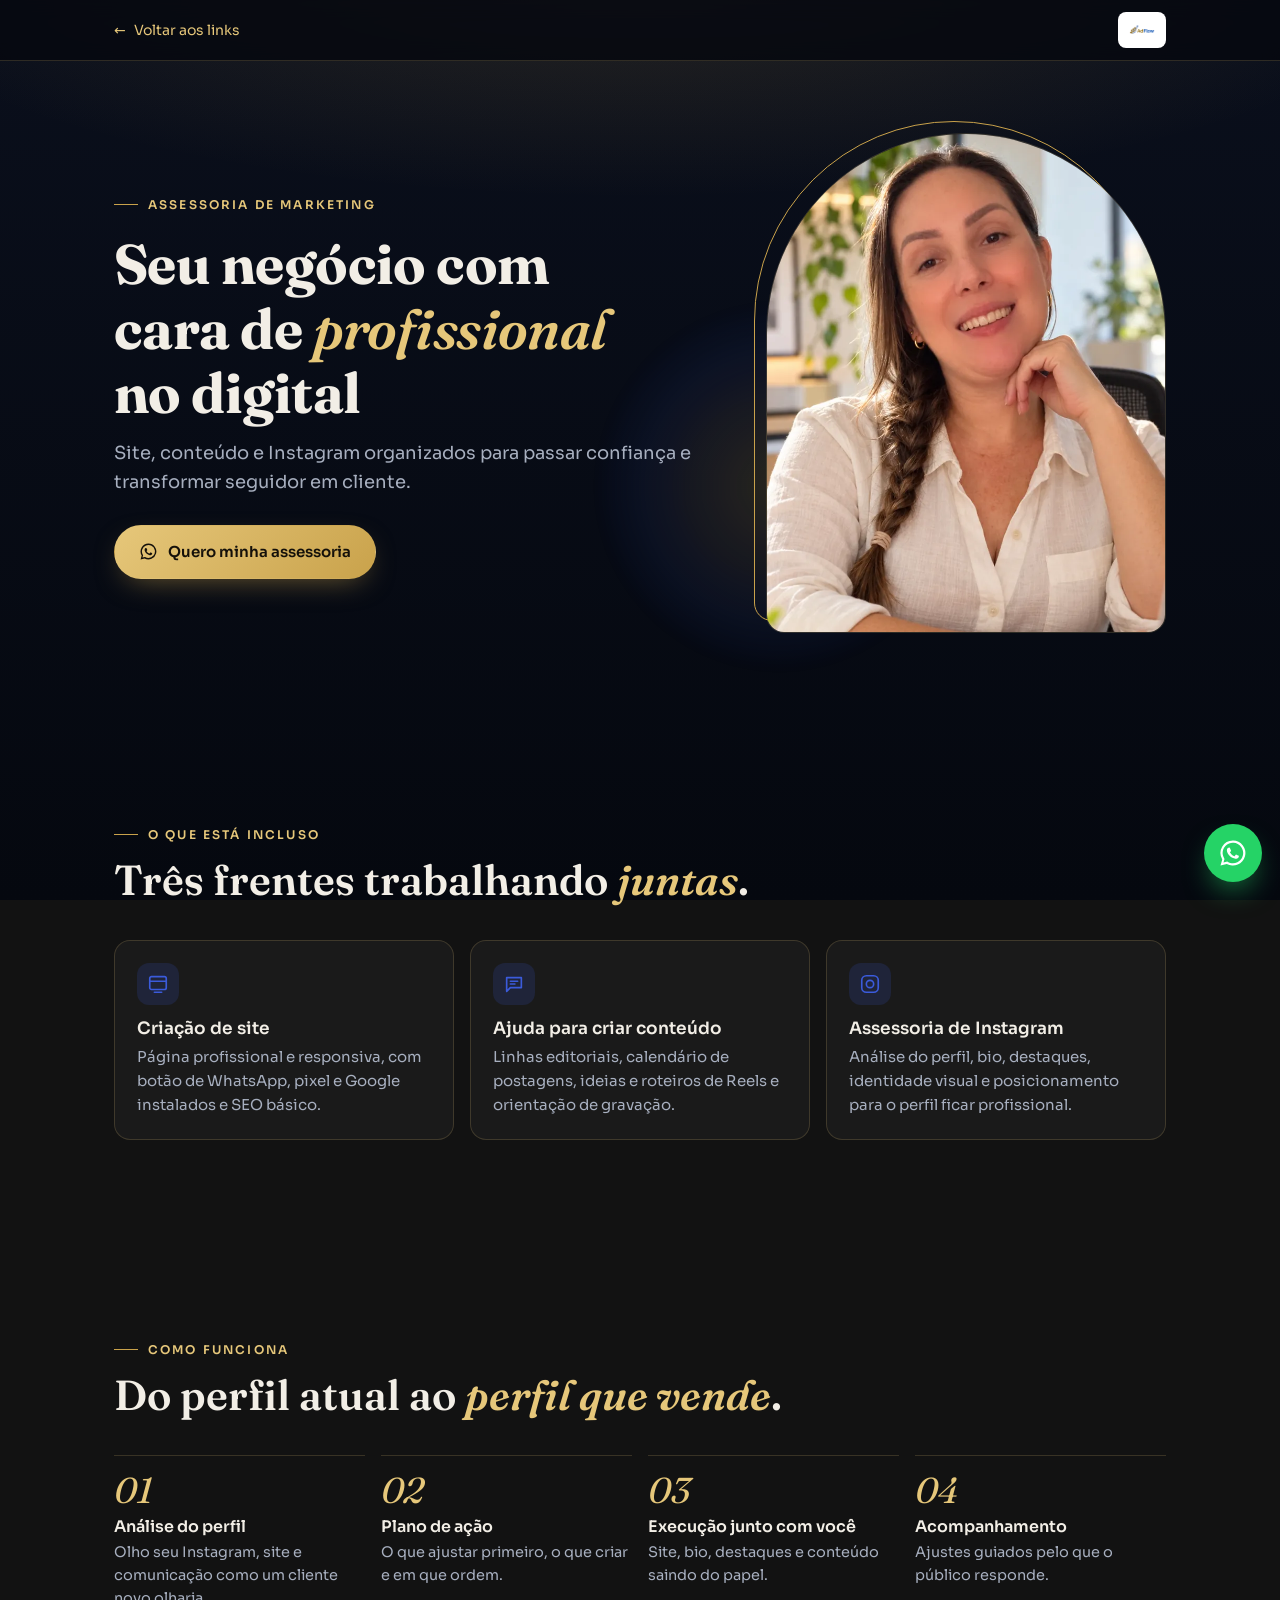
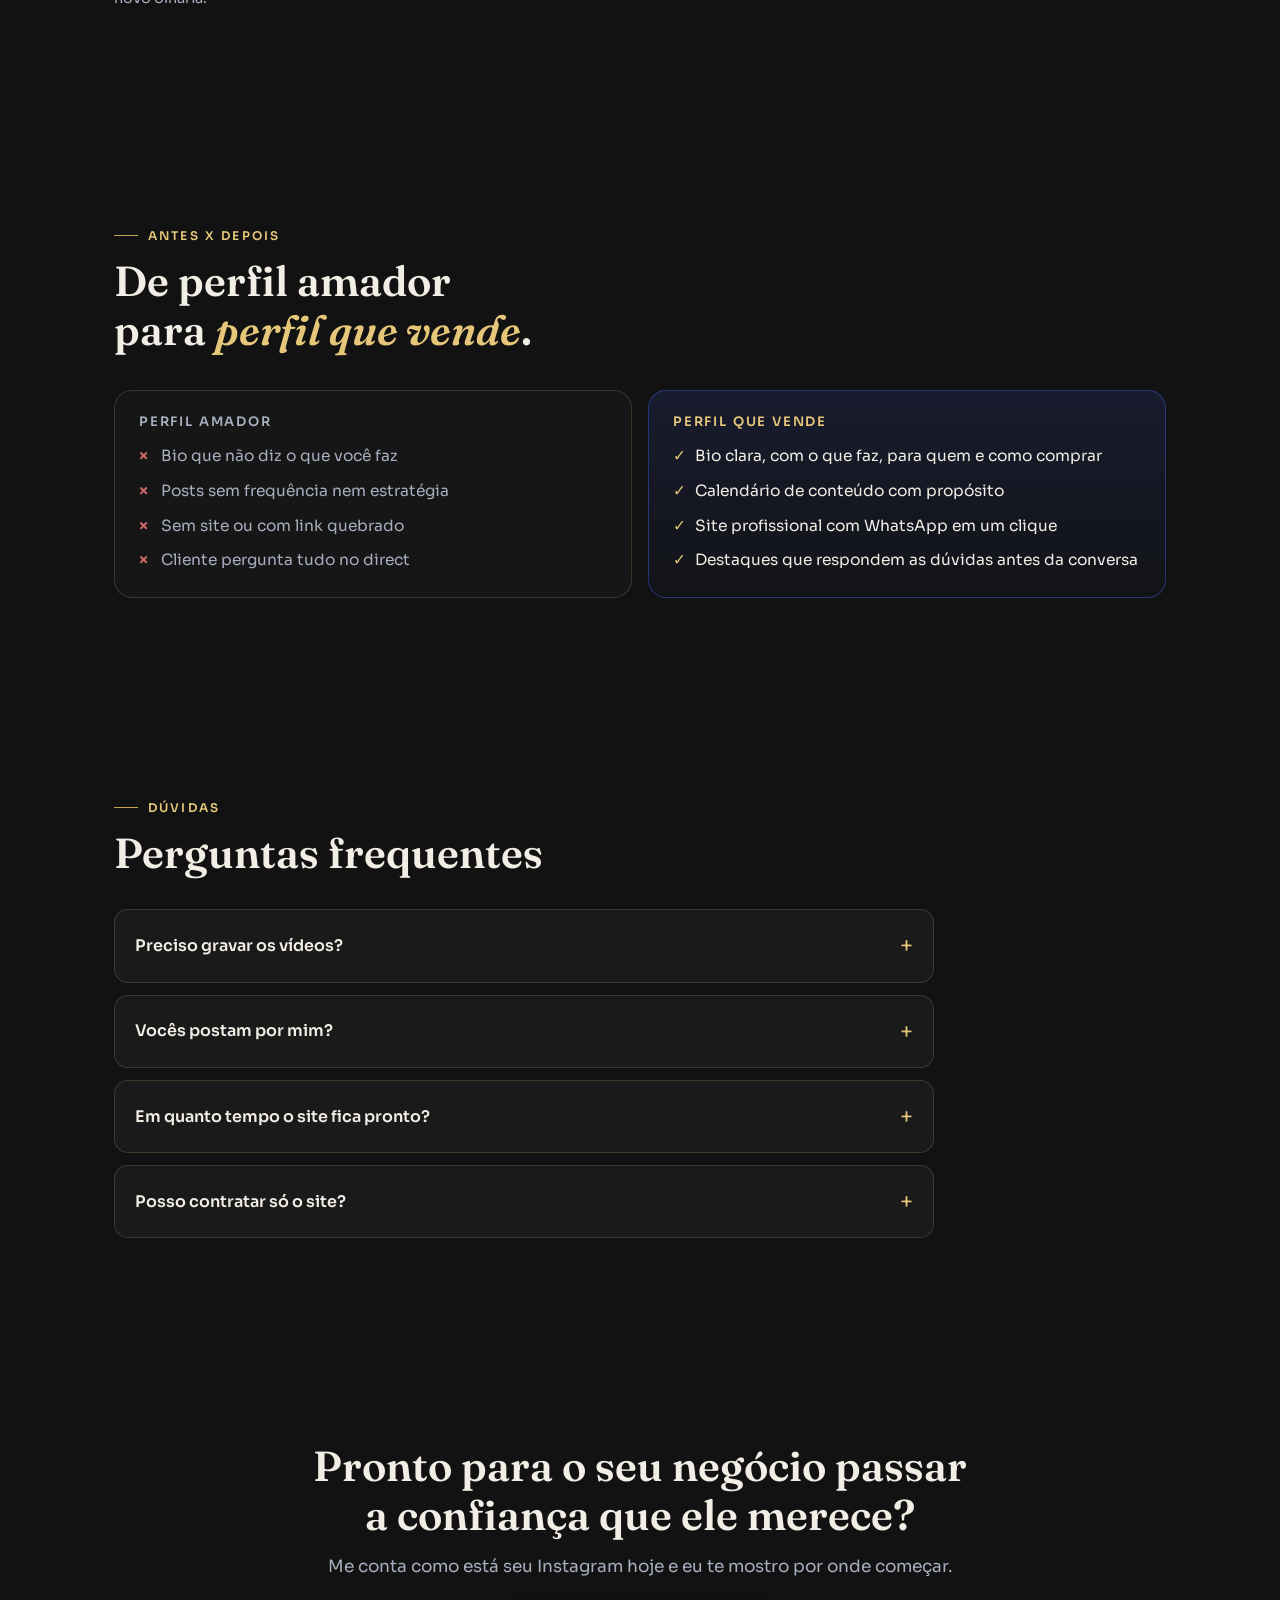
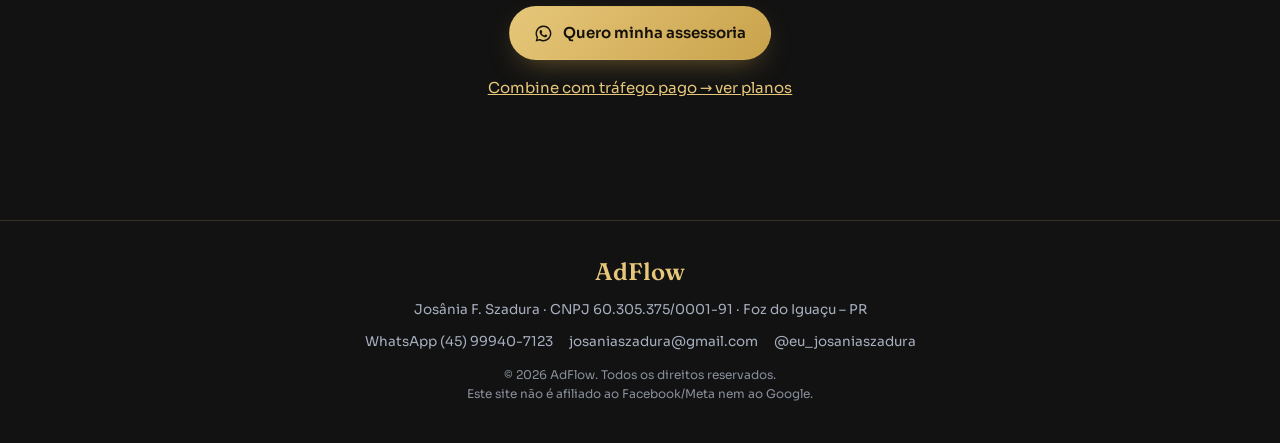
==== site/assessoria-de-marketing/index.html @ 83d21106 "Site de links: resultados reais e brilho que acompanha o mouse Carrossel com 5 resultados reais (pri" ====
<!doctype html>
<html lang="pt-BR">
<head>
<meta charset="utf-8">
<meta name="viewport" content="width=device-width, initial-scale=1, viewport-fit=cover">
<title>Assessoria de Marketing | AdFlow</title>
<meta name="description" content="Site, conteúdo e Instagram profissional para o seu negócio passar confiança e transformar seguidor em cliente. Assessoria de Marketing da AdFlow.">
<link rel="canonical" href="https://[SEU-DOMINIO]/assessoria-de-marketing/">
<meta property="og:type" content="website">
<meta property="og:locale" content="pt_BR">
<meta property="og:title" content="Assessoria de Marketing | AdFlow">
<meta property="og:description" content="Site, conteúdo e Instagram profissional para o seu negócio passar confiança e transformar seguidor em cliente. Assessoria de Marketing da AdFlow.">
<meta property="og:url" content="https://[SEU-DOMINIO]/assessoria-de-marketing/">
<meta property="og:image" content="https://[SEU-DOMINIO]/assets/img/og.jpg">
<meta name="twitter:card" content="summary_large_image">
<meta name="theme-color" content="#0A0F1C">
<link rel="icon" type="image/png" href="../assets/img/favicon.png">
<link rel="apple-touch-icon" href="../assets/img/apple-touch-icon.png">
<link rel="preconnect" href="https://fonts.googleapis.com">
<link rel="preconnect" href="https://fonts.gstatic.com" crossorigin>
<link href="https://fonts.googleapis.com/css2?family=Fraunces:ital,opsz,wght@0,9..144,600;0,9..144,700;1,9..144,600&family=Montserrat:wght@800&family=Sora:wght@400;500;600&display=swap" rel="stylesheet">
<link rel="stylesheet" href="../assets/css/style.css">
<!-- PIXEL META -->
<!-- Cole aqui o código base do Pixel da Meta (fbq). O main.js já dispara track('Contact') em todo clique de WhatsApp. -->
<!-- GOOGLE TAG -->
<!-- Cole aqui o código do Google Tag (gtag.js) com o ID do GA4 / Google Ads. -->
</head>
<body>
<div class="glow" aria-hidden="true"></div>
<header class="topbar">
  <div class="wrap row">
    <a class="back" href="../index.html"><span aria-hidden="true">←</span> Voltar aos links</a>
    <span class="logo-chip"><img class="logo" src="../assets/img/logo-adflow.png" alt="AdFlow" width="100" height="22"></span>
  </div>
</header>
<main>
<section class="hero">
  <div class="wrap hero-grid">
    <div>
      <span class="eyebrow">Assessoria de marketing</span>
      <h1>Seu negócio com cara de <em>profissional</em> no digital</h1>
      <p class="lead">Site, conteúdo e Instagram organizados para passar confiança e transformar seguidor em cliente.</p>
      <div class="ctas"><a class="btn btn-gold" href="#" data-whats="Olá, Josânia! Quero saber mais sobre a Assessoria de Marketing."><svg viewBox="0 0 24 24" fill="currentColor" aria-hidden="true"><path d="M12 2a10 10 0 0 0-8.6 15.1L2 22l5-1.3A10 10 0 1 0 12 2zm0 18.2c-1.5 0-3-.4-4.3-1.2l-.3-.2-3 .8.8-2.9-.2-.3A8.2 8.2 0 1 1 12 20.2zm4.5-6.1c-.2-.1-1.5-.7-1.7-.8-.2-.1-.4-.1-.6.1l-.8 1c-.1.2-.3.2-.5.1a6.7 6.7 0 0 1-3.3-2.9c-.2-.4.3-.4.8-1.3.1-.2 0-.3 0-.4l-.8-1.8c-.2-.5-.4-.4-.6-.4h-.5c-.2 0-.4.1-.6.3-.2.2-.8.8-.8 2s.8 2.3.9 2.5c.1.2 1.6 2.5 4 3.5 1.5.6 2.1.7 2.8.6.5-.1 1.5-.6 1.7-1.2.2-.6.2-1.1.1-1.2l-.1-.4z"/></svg>Quero minha assessoria</a></div>
    </div>
    <div class="hero-photo"><img src="../assets/img/josania-2.webp" alt="Josânia Szadura trabalhando no computador" width="400" height="500"></div>
  </div>
</section>
<section>
  <div class="wrap">
    <span class="eyebrow">O que está incluso</span>
    <h2 class="h2">Três frentes trabalhando <em>juntas</em>.</h2>
    <div class="grid g3">
      <div class="box"><span class="icon"><svg viewBox="0 0 24 24" fill="none" stroke="currentColor" stroke-width="1.8" stroke-linecap="round" stroke-linejoin="round" aria-hidden="true"><rect x="3" y="4" width="18" height="14" rx="2"/><path d="M3 9h18M8 21h8"/></svg></span><h3>Criação de site</h3><p>Página profissional e responsiva, com botão de WhatsApp, pixel e Google instalados e SEO básico.</p></div>
      <div class="box"><span class="icon"><svg viewBox="0 0 24 24" fill="none" stroke="currentColor" stroke-width="1.8" stroke-linecap="round" stroke-linejoin="round" aria-hidden="true"><path d="M4 5h16v11H8l-4 4z"/><path d="M8 9h8M8 12h5"/></svg></span><h3>Ajuda para criar conteúdo</h3><p>Linhas editoriais, calendário de postagens, ideias e roteiros de Reels e orientação de gravação.</p></div>
      <div class="box"><span class="icon"><svg viewBox="0 0 24 24" fill="none" stroke="currentColor" stroke-width="1.8" stroke-linecap="round" stroke-linejoin="round" aria-hidden="true"><rect x="3" y="3" width="18" height="18" rx="5"/><circle cx="12" cy="12" r="4"/></svg></span><h3>Assessoria de Instagram</h3><p>Análise do perfil, bio, destaques, identidade visual e posicionamento para o perfil ficar profissional.</p></div>
    </div>
  </div>
</section>
<section>
  <div class="wrap">
    <span class="eyebrow">Como funciona</span>
    <h2 class="h2">Do perfil atual ao <em>perfil que vende</em>.</h2>
    <ol class="steps">
      <li><h3>Análise do perfil</h3><p>Olho seu Instagram, site e comunicação como um cliente novo olharia.</p></li>
      <li><h3>Plano de ação</h3><p>O que ajustar primeiro, o que criar e em que ordem.</p></li>
      <li><h3>Execução junto com você</h3><p>Site, bio, destaques e conteúdo saindo do papel.</p></li>
      <li><h3>Acompanhamento</h3><p>Ajustes guiados pelo que o público responde.</p></li>
    </ol>
  </div>
</section>
<section>
  <div class="wrap">
    <span class="eyebrow">Antes x depois</span>
    <h2 class="h2">De perfil amador para <em>perfil que vende</em>.</h2>
    <div class="ba">
      <div class="col before"><h3>Perfil amador</h3><ul><li>Bio que não diz o que você faz</li><li>Posts sem frequência nem estratégia</li><li>Sem site ou com link quebrado</li><li>Cliente pergunta tudo no direct</li></ul></div>
      <div class="col after"><h3>Perfil que vende</h3><ul><li>Bio clara, com o que faz, para quem e como comprar</li><li>Calendário de conteúdo com propósito</li><li>Site profissional com WhatsApp em um clique</li><li>Destaques que respondem as dúvidas antes da conversa</li></ul></div>
    </div>
  </div>
</section>
<section>
  <div class="wrap">
    <span class="eyebrow">Dúvidas</span>
    <h2 class="h2">Perguntas frequentes</h2>
<div class="faq">
  <details><summary>Preciso gravar os vídeos?</summary><p>Sim, a gravação fica com você, porque ninguém mostra o seu negócio melhor do que quem está nele. Eu passo roteiros e orientação de gravação para facilitar.</p></details>
  <details><summary>Vocês postam por mim?</summary><p>Não. A publicação fica com você. Eu entrego a estratégia, o calendário, as ideias e os roteiros, e oriento a gravação para você postar com segurança.</p></details>
  <details><summary>Em quanto tempo o site fica pronto?</summary><p>Em até 20 dias, com planejamento, textos, design e ajustes.</p></details>
  <details><summary>Posso contratar só o site?</summary><p>Pode. Me chama no WhatsApp que eu te passo as opções.</p></details>
</div>
  </div>
</section>
<section class="cta-final">
  <div class="wrap">
    <h2 class="h2">Pronto para o seu negócio passar a confiança que ele merece?</h2>
    <p class="lead">Me conta como está seu Instagram hoje e eu te mostro por onde começar.</p>
    <a class="btn btn-gold" href="#" data-whats="Olá, Josânia! Quero saber mais sobre a Assessoria de Marketing."><svg viewBox="0 0 24 24" fill="currentColor" aria-hidden="true"><path d="M12 2a10 10 0 0 0-8.6 15.1L2 22l5-1.3A10 10 0 1 0 12 2zm0 18.2c-1.5 0-3-.4-4.3-1.2l-.3-.2-3 .8.8-2.9-.2-.3A8.2 8.2 0 1 1 12 20.2zm4.5-6.1c-.2-.1-1.5-.7-1.7-.8-.2-.1-.4-.1-.6.1l-.8 1c-.1.2-.3.2-.5.1a6.7 6.7 0 0 1-3.3-2.9c-.2-.4.3-.4.8-1.3.1-.2 0-.3 0-.4l-.8-1.8c-.2-.5-.4-.4-.6-.4h-.5c-.2 0-.4.1-.6.3-.2.2-.8.8-.8 2s.8 2.3.9 2.5c.1.2 1.6 2.5 4 3.5 1.5.6 2.1.7 2.8.6.5-.1 1.5-.6 1.7-1.2.2-.6.2-1.1.1-1.2l-.1-.4z"/></svg>Quero minha assessoria</a>
    <a class="sub-link" href="../trafego-pago/index.html">Combine com tráfego pago → ver planos</a>
  </div>
</section>
</main>
<footer class="footer">
  <div class="wrap">
    <div class="brand">AdFlow</div>
    <p>Josânia F. Szadura · CNPJ 60.305.375/0001-91 · Foz do Iguaçu – PR</p>
    <div class="contacts">
      <a href="#" data-whats="Olá, Josânia! Vim pelo site e quero falar com a AdFlow.">WhatsApp (45) 99940-7123</a>
      <span>josaniaszadura@gmail.com</span>
      <a href="https://www.instagram.com/eu_josaniaszadura/" target="_blank" rel="noopener">@eu_josaniaszadura</a>
    </div>
    <small>© 2026 AdFlow. Todos os direitos reservados.<br>Este site não é afiliado ao Facebook/Meta nem ao Google.</small>
  </div>
</footer>
<a class="wa-float" href="#" data-whats="Olá, Josânia! Quero saber mais sobre a Assessoria de Marketing." aria-label="Falar com a Josânia no WhatsApp"><svg viewBox="0 0 24 24" fill="currentColor" aria-hidden="true"><path d="M12 2a10 10 0 0 0-8.6 15.1L2 22l5-1.3A10 10 0 1 0 12 2zm0 18.2c-1.5 0-3-.4-4.3-1.2l-.3-.2-3 .8.8-2.9-.2-.3A8.2 8.2 0 1 1 12 20.2zm4.5-6.1c-.2-.1-1.5-.7-1.7-.8-.2-.1-.4-.1-.6.1l-.8 1c-.1.2-.3.2-.5.1a6.7 6.7 0 0 1-3.3-2.9c-.2-.4.3-.4.8-1.3.1-.2 0-.3 0-.4l-.8-1.8c-.2-.5-.4-.4-.6-.4h-.5c-.2 0-.4.1-.6.3-.2.2-.8.8-.8 2s.8 2.3.9 2.5c.1.2 1.6 2.5 4 3.5 1.5.6 2.1.7 2.8.6.5-.1 1.5-.6 1.7-1.2.2-.6.2-1.1.1-1.2l-.1-.4z"/></svg></a>
<script src="../assets/js/main.js"></script>
</body>
</html>
---- site/assets/css/style.css ----
/* AdFlow · Links e páginas de serviço
   Dourado é a cor principal, azul caneta nos detalhes, fundo escuro azul-marinho. */
:root{
  --bg-1:#0A0F1C; --bg-2:#05080F;
  --gold:#C9A24B; --gold-light:#E6C77A;
  --blue:#1E3A8A; --blue-light:#3B5BDB;
  --text:#F2EEE6; --muted:#A7AFBF;
  --card-border:rgba(230,199,122,.18);
  --surface:rgba(255,255,255,.035);
  --surface-2:rgba(255,255,255,.06);
  --whatsapp:#25D366;
  --f-display:"Fraunces","Georgia","Times New Roman",serif;
  --f-body:"Sora","Segoe UI",system-ui,-apple-system,sans-serif;
  --f-card:"Montserrat","Arial Black","Segoe UI",system-ui,sans-serif;
  color-scheme:dark;
}
*,*::before,*::after{box-sizing:border-box}
html{scroll-behavior:smooth;-webkit-text-size-adjust:100%}
@media (prefers-reduced-motion:reduce){html{scroll-behavior:auto}*{transition:none!important;animation:none!important}}
body{
  margin:0;min-height:100vh;color:var(--text);font-family:var(--f-body);font-size:16px;line-height:1.6;
  background:
    radial-gradient(90% 340px at 50% -40px,rgba(201,162,75,.16),transparent 70%),
    linear-gradient(180deg,var(--bg-1),var(--bg-2));
  background-attachment:fixed;
  -webkit-font-smoothing:antialiased;overflow-x:hidden;
  padding-bottom:env(safe-area-inset-bottom,0px);
}
img{max-width:100%;display:block}
a{color:inherit}
h1,h2,h3{margin:0;line-height:1.15;text-wrap:balance}
p{margin:0}
:focus-visible{outline:2px solid var(--gold-light);outline-offset:3px;border-radius:6px}
.wrap{max-width:1100px;margin-inline:auto;padding-inline:16px}
@media (min-width:768px){.wrap{padding-inline:24px}}

/* ---------- botões ---------- */
.btn{display:inline-flex;align-items:center;justify-content:center;gap:10px;font-family:var(--f-body);font-weight:600;font-size:15px;
  padding:14px 24px;border-radius:999px;text-decoration:none;border:1.5px solid transparent;cursor:pointer;
  transition:transform .2s ease,box-shadow .2s ease,background .2s ease}
.btn:hover{transform:translateY(-2px)}
.btn svg{width:19px;height:19px;flex:none}
.btn-gold{background:linear-gradient(135deg,var(--gold-light),var(--gold));color:#14100A;box-shadow:0 10px 30px -12px rgba(201,162,75,.6)}
.btn-outline{border-color:var(--gold);color:var(--gold-light);background:transparent}
.btn-outline:hover{background:rgba(201,162,75,.08)}
.btn-wa{background:var(--whatsapp);color:#062b14}
.btn-block{width:100%}

/* ---------- página de links ---------- */
.links{max-width:525px;margin-inline:auto;padding:44px 16px 96px}
.profile{text-align:center;display:grid;justify-items:center;gap:6px}
.avatar{width:120px;height:120px;border-radius:50%;object-fit:cover;border:1.5px solid var(--gold);padding:3px;background:var(--bg-1);box-shadow:0 0 0 6px rgba(201,162,75,.08)}
.profile h1{font-family:var(--f-display);font-weight:600;font-size:40px;letter-spacing:-.01em;margin-top:14px}
@media (min-width:768px){.profile h1{font-size:52px}}
.brandline{font-size:14px;color:var(--gold-light);letter-spacing:2px;text-transform:uppercase}
.handle{display:inline-flex;align-items:center;gap:10px;font-size:14.5px;color:var(--muted);margin-top:4px}
.handle a{text-decoration:none}
.handle a:hover{color:var(--text)}
.handle .ico{display:inline-grid;place-items:center;width:30px;height:30px;border-radius:50%;border:1px solid var(--card-border);color:var(--gold-light)}
.handle .ico svg{width:15px;height:15px}
.divider{display:flex;align-items:center;justify-content:center;gap:14px;margin:28px 0 20px;font-size:13px;letter-spacing:4px;color:var(--gold-light)}
.divider::before,.divider::after{content:"";width:34px;height:1px;background:var(--gold)}

.cards{display:grid;gap:16px}
.lcard{--c:var(--gold);--c-rgb:201,162,75;position:relative;display:block;min-height:200px;border-radius:16px;border:1px solid var(--card-border);
  overflow:hidden;text-decoration:none;background:var(--bg-1);isolation:isolate;
  transition:transform .25s ease,border-color .25s ease,box-shadow .25s ease}
.lcard .photo{position:absolute;inset:0 0 0 auto;width:55%;z-index:-2;background:linear-gradient(160deg,rgba(var(--c-rgb),.45),var(--bg-2))}
.lcard .photo img{width:100%;height:100%;object-fit:cover;object-position:50% 15%}
.lcard::before{content:"";position:absolute;inset:0;z-index:-1;
  background:linear-gradient(90deg,var(--bg-2) 0%,var(--bg-2) 42%,rgba(5,8,15,.75) 58%,rgba(5,8,15,0) 85%)}
.lcard::after{content:"";position:absolute;left:-60px;bottom:-80px;width:260px;height:220px;z-index:-1;border-radius:50%;
  background:radial-gradient(closest-side,rgba(var(--c-rgb),.38),transparent);transition:opacity .25s ease,transform .25s ease;opacity:.75}
.lcard:hover{transform:translateY(-3px);border-color:var(--gold-light);box-shadow:0 18px 40px -22px rgba(var(--c-rgb),.7)}
.lcard:hover::after{opacity:1;transform:scale(1.12)}
.lcard .in{position:relative;min-height:200px;display:flex;flex-direction:column;justify-content:center;align-items:flex-start;gap:12px;padding:20px 18px;max-width:64%}
.tag{display:inline-block;font-size:11px;font-weight:600;letter-spacing:.14em;text-transform:uppercase;color:var(--c,var(--gold-light));
  border:1px solid currentColor;border-radius:999px;padding:4px 11px}
.lcard h2{font-family:var(--f-card);font-weight:800;font-size:clamp(19px,5.4vw,26px);line-height:1.12;color:#fff}
.pill{display:inline-flex;align-items:center;gap:8px;font-size:13.5px;font-weight:600;padding:9px 16px;border-radius:999px;background:var(--c);color:#0A0F1C}
.lcard.long h2{font-size:clamp(16px,4.4vw,20px)}
.lcard.c-gold{--c:var(--gold);--c-rgb:201,162,75}
.lcard.c-blue{--c:var(--blue-light);--c-rgb:59,91,219}
.lcard.c-blue .pill{color:#fff}
.lcard.c-goldlt{--c:var(--gold-light);--c-rgb:230,199,122}
.lcard.c-wa{--c:var(--whatsapp);--c-rgb:37,211,102}
.links .btn-outline{margin-top:20px}

/* ---------- páginas internas ---------- */
.topbar{position:sticky;top:0;z-index:30;background:rgba(5,8,15,.82);backdrop-filter:blur(10px);border-bottom:1px solid var(--card-border);padding-top:env(safe-area-inset-top,0px)}
.topbar .row{display:flex;align-items:center;justify-content:space-between;gap:12px;height:60px}
.back{display:inline-flex;align-items:center;gap:8px;font-size:14px;color:var(--gold-light);text-decoration:none}
.back:hover{color:var(--text)}
.topbar .logo-chip{display:inline-flex;align-items:center;background:#fff;border-radius:8px;padding:4px 10px}
.topbar .logo{height:28px;width:auto}

section{padding-block:clamp(56px,8vw,96px)}
.eyebrow{display:inline-flex;align-items:center;gap:10px;font-size:12px;font-weight:600;letter-spacing:.18em;text-transform:uppercase;color:var(--gold-light)}
.eyebrow::before{content:"";width:24px;height:1px;background:var(--gold)}
.h2{font-family:var(--f-display);font-weight:600;font-size:clamp(28px,4vw,42px);margin-top:12px;max-width:24ch}
.h2 em{font-style:italic;color:var(--gold-light)}
.lead{color:var(--muted);font-size:17px;margin-top:14px;max-width:60ch}

.hero{padding-block:clamp(36px,6vw,72px) clamp(48px,7vw,88px)}
.hero-grid{display:grid;grid-template-columns:1.15fr .85fr;gap:44px;align-items:center}
.hero-grid>*{min-width:0}
.hero h1{font-family:var(--f-display);font-weight:700;font-size:clamp(34px,5.2vw,56px);letter-spacing:-.01em;margin-top:18px}
.hero h1 em{font-style:italic;color:var(--gold-light);font-weight:600}
.hero .lead{font-size:18px}
.hero .ctas{display:flex;flex-wrap:wrap;gap:12px;margin-top:28px}
.hero-photo{position:relative;max-width:400px;margin-left:auto;width:100%}
.hero-photo img{width:100%;aspect-ratio:4/5;object-fit:cover;object-position:50% 15%;border-radius:200px 200px 18px 18px;border:1px solid var(--card-border)}
.hero-photo::before{content:"";position:absolute;inset:-12px 12px 12px -12px;border:1px solid var(--gold);border-radius:200px 200px 18px 18px;z-index:-1}
@media (max-width:860px){.hero-grid{grid-template-columns:1fr}.hero-photo{margin:12px auto 0;max-width:320px}}

.grid{display:grid;gap:16px;margin-top:36px}
.g2{grid-template-columns:repeat(2,minmax(0,1fr))}
.g3{grid-template-columns:repeat(3,minmax(0,1fr))}
.g5{grid-template-columns:repeat(auto-fit,minmax(190px,1fr))}
@media (max-width:860px){.g3{grid-template-columns:1fr}}
@media (max-width:640px){.g2{grid-template-columns:1fr}}
.box{background:var(--surface);border:1px solid var(--card-border);border-radius:16px;padding:22px}
.box h3{font-family:var(--f-body);font-size:17px;font-weight:600}
.box p{color:var(--muted);font-size:15px;margin-top:6px}
.box .icon{width:42px;height:42px;border-radius:12px;display:grid;place-items:center;background:rgba(59,91,219,.16);color:var(--blue-light);margin-bottom:14px}
.box .icon svg{width:22px;height:22px}
.pain{display:flex;gap:12px;align-items:flex-start}
.pain::before{content:"";flex:none;width:9px;height:9px;margin-top:8px;border-radius:50%;background:var(--gold)}

/* passos */
.steps{counter-reset:s;display:grid;gap:16px;grid-template-columns:repeat(4,minmax(0,1fr));margin-top:36px}
.steps li{list-style:none;border-top:1px solid var(--card-border);padding-top:16px}
.steps li::before{counter-increment:s;content:"0" counter(s);display:block;font-family:var(--f-display);font-style:italic;font-size:36px;color:var(--gold-light);line-height:1}
.steps h3{font-size:16px;font-weight:600;margin-top:10px}
.steps p{font-size:14.5px;color:var(--muted);margin-top:4px}
.steps{padding:0}
@media (max-width:900px){.steps{grid-template-columns:repeat(2,minmax(0,1fr))}}
@media (max-width:520px){.steps{grid-template-columns:1fr}}

/* timeline GMN */
.timeline{list-style:none;padding:0;margin:40px 0 0;position:relative;display:grid;gap:14px;counter-reset:t}
.timeline::before{content:"";position:absolute;left:23px;top:10px;bottom:10px;width:2px;background:linear-gradient(var(--gold),var(--blue-light))}
.timeline li{position:relative;display:grid;grid-template-columns:48px 1fr;gap:18px;align-items:start}
.timeline li::before{counter-increment:t;content:counter(t);width:48px;height:48px;border-radius:50%;display:grid;place-items:center;
  font-family:var(--f-display);font-weight:700;font-size:20px;color:#14100A;background:linear-gradient(135deg,var(--gold-light),var(--gold));
  box-shadow:0 0 0 6px var(--bg-1),0 0 0 7px var(--card-border);position:relative;z-index:1}
.timeline .tl{background:var(--surface);border:1px solid var(--card-border);border-radius:14px;padding:16px 20px;transition:border-color .2s ease,background .2s ease}
.timeline li:hover .tl{border-color:var(--gold);background:var(--surface-2)}
.timeline h3{font-size:17px;font-weight:600}
.timeline p{color:var(--muted);font-size:15px;margin-top:4px}

/* planos */
.plans{display:grid;grid-template-columns:repeat(3,minmax(0,1fr));gap:18px;margin-top:40px;align-items:stretch}
.plan{position:relative;display:flex;flex-direction:column;background:var(--surface);border:1px solid var(--card-border);border-radius:20px;padding:30px 24px 26px}
.plan .pname{font-size:12px;letter-spacing:.16em;text-transform:uppercase;font-weight:600;color:var(--gold-light)}
.plan h3{font-family:var(--f-display);font-size:25px;font-weight:600;margin-top:8px}
.plan ul{list-style:none;padding:0;margin:20px 0 24px;display:grid;gap:10px;flex:1}
.plan li{position:relative;padding-left:26px;font-size:15px;line-height:1.45}
.plan li::before{content:"";position:absolute;left:3px;top:4px;width:6px;height:11px;border-right:2px solid var(--gold-light);border-bottom:2px solid var(--gold-light);transform:rotate(45deg)}
.plan li.all{color:var(--gold-light);font-weight:600}
.plan.star{border:1.5px solid var(--gold);background:linear-gradient(180deg,rgba(201,162,75,.12),rgba(201,162,75,.02));box-shadow:0 30px 60px -36px rgba(201,162,75,.6)}
.badge{position:absolute;top:-13px;left:50%;transform:translateX(-50%);white-space:nowrap;font-size:12px;font-weight:600;padding:5px 14px;border-radius:999px;background:linear-gradient(135deg,var(--gold-light),var(--gold));color:#14100A}
.note{margin-top:18px;font-size:14px;color:var(--muted)}
@media (max-width:900px){.plans{grid-template-columns:1fr;max-width:480px;margin-inline:auto}.plan.star{margin-block:8px}}

/* antes x depois */
.ba{display:grid;grid-template-columns:repeat(2,minmax(0,1fr));gap:16px;margin-top:36px}
.ba .col{border-radius:18px;padding:24px;border:1px solid var(--card-border)}
.ba .before{background:rgba(255,255,255,.02)}
.ba .after{background:linear-gradient(180deg,rgba(59,91,219,.14),rgba(59,91,219,.03));border-color:rgba(59,91,219,.45)}
.ba h3{font-size:13px;letter-spacing:.14em;text-transform:uppercase;font-weight:600;color:var(--muted)}
.ba .after h3{color:var(--gold-light)}
.ba ul{list-style:none;padding:0;margin:14px 0 0;display:grid;gap:10px}
.ba li{font-size:15.5px;padding-left:22px;position:relative}
.ba .before li{color:var(--muted)}
.ba .before li::before{content:"×";position:absolute;left:0;color:#d06a6a;font-weight:700}
.ba .after li::before{content:"✓";position:absolute;left:0;color:var(--gold-light);font-weight:700}
@media (max-width:640px){.ba{grid-template-columns:1fr}}

/* faq */
.faq{display:grid;gap:12px;margin-top:32px;max-width:820px}
.faq details{background:var(--surface);border:1px solid var(--card-border);border-radius:14px;padding:0 20px}
.faq summary{list-style:none;cursor:pointer;display:flex;justify-content:space-between;align-items:center;gap:14px;padding:18px 0;font-weight:600;font-size:16px}
.faq summary::-webkit-details-marker{display:none}
.faq summary::after{content:"+";font-size:22px;font-weight:400;color:var(--gold-light);transition:transform .2s ease;flex:none}
.faq details[open] summary::after{transform:rotate(45deg)}
.faq details p{padding-bottom:18px;color:var(--muted);font-size:15px}

/* cta final */
.cta-final{text-align:center}
.cta-final .h2{margin-inline:auto}
.cta-final .lead{margin-inline:auto}
.cta-final .btn{margin-top:26px}
.cta-final .sub-link{display:block;margin-top:16px;color:var(--gold-light);font-size:15px}

/* formulário */
.form{display:grid;gap:14px;background:var(--surface);border:1px solid var(--card-border);border-radius:18px;padding:24px;margin-top:32px;max-width:620px}
.form label{display:grid;gap:6px;font-size:14px;color:var(--muted)}
.form input,.form select{font:inherit;font-size:16px;color:var(--text);background:var(--bg-2);border:1px solid var(--card-border);border-radius:12px;padding:12px 14px;width:100%}
.form input:focus,.form select:focus{outline:2px solid var(--gold);outline-offset:1px}
.form .row2{display:grid;grid-template-columns:1fr 1fr;gap:14px}
@media (max-width:520px){.form .row2{grid-template-columns:1fr}}
.radios{display:flex;gap:10px;flex-wrap:wrap}
.radios label{display:flex;align-items:center;gap:8px;border:1px solid var(--card-border);border-radius:999px;padding:9px 16px;cursor:pointer;color:var(--text)}
.radios input{width:auto;accent-color:var(--gold)}

/* rodapé */
.footer{border-top:1px solid var(--card-border);padding-block:32px 40px;margin-top:24px;text-align:center;color:var(--muted);font-size:13.5px}
.footer .brand{font-family:var(--f-display);font-size:24px;color:var(--gold-light);font-weight:600}
.footer p{margin-top:8px}
.footer .contacts{display:flex;flex-wrap:wrap;justify-content:center;gap:6px 16px;margin-top:10px}
.footer a{text-decoration:none}.footer a:hover{color:var(--text)}
.footer small{display:block;margin-top:12px;font-size:12px;opacity:.8}

/* whatsapp flutuante */
.wa-float{position:fixed;right:18px;bottom:calc(18px + env(safe-area-inset-bottom,0px));z-index:50;width:58px;height:58px;border-radius:50%;
  background:var(--whatsapp);color:#fff;display:grid;place-items:center;box-shadow:0 14px 30px -10px rgba(37,211,102,.7);border:0;cursor:pointer;transition:transform .2s ease}
.wa-float:hover{transform:scale(1.06)}
.wa-float svg{width:30px;height:30px}

/* números com fonte */
.stats{display:grid;grid-template-columns:repeat(2,minmax(0,1fr));gap:16px;margin-top:28px;max-width:760px}
.stat{border:1px solid var(--gold);border-radius:16px;padding:20px 22px;background:linear-gradient(180deg,rgba(201,162,75,.10),rgba(201,162,75,.02))}
.stat b{display:block;font-family:var(--f-display);font-size:44px;line-height:1;color:var(--gold-light);font-variant-numeric:tabular-nums}
.stat span{display:block;margin-top:8px;font-size:15px;color:var(--text)}
.source{margin-top:10px;font-size:12.5px;color:var(--muted)}
@media (max-width:560px){.stats{grid-template-columns:1fr}}

/* brilho que acompanha o mouse */
.glow{position:fixed;left:0;top:0;width:520px;height:520px;margin:-260px 0 0 -260px;border-radius:50%;pointer-events:none;z-index:0;
  background:radial-gradient(closest-side,rgba(201,162,75,.20),rgba(59,91,219,.08) 55%,transparent 72%);
  filter:blur(8px);transform:translate3d(50vw,30vh,0);will-change:transform;opacity:.9}
body>*:not(.glow):not(.wa-float):not(dialog):not(.topbar){position:relative;z-index:1}
.topbar{z-index:30!important}
@media (prefers-reduced-motion:reduce){.glow{display:none}}

/* resultados */
.results.compact{margin-top:8px}
.rtrack{display:flex;gap:14px;overflow-x:auto;scroll-snap-type:x mandatory;padding:6px 2px 14px;margin-top:28px;scrollbar-width:thin;scrollbar-color:var(--gold) transparent}
.results.compact .rtrack{margin-top:0}
.rtrack:focus-visible{outline:2px solid var(--gold-light);outline-offset:4px}
.rcard{flex:0 0 auto;width:min(84vw,380px);scroll-snap-align:start;display:flex;flex-direction:column;gap:14px;
  background:var(--surface);border:1px solid var(--card-border);border-radius:18px;padding:20px}
.results.compact .rcard{width:min(80vw,330px);padding:18px}
.rtag{font-size:11.5px;font-weight:600;letter-spacing:.12em;text-transform:uppercase;color:var(--gold-light)}
.rkpis{display:grid;grid-template-columns:repeat(3,minmax(0,1fr));gap:10px}
.rkpis div{border-top:1px solid var(--card-border);padding-top:8px;min-width:0}
.rkpis b{display:block;font-family:var(--f-display);font-size:20px;line-height:1.1;color:var(--text);font-variant-numeric:tabular-nums;overflow-wrap:anywhere}
.rkpis span{display:block;font-size:11.5px;color:var(--muted);margin-top:3px;line-height:1.3}
.rcard p{font-size:14px;color:var(--muted)}
.rshot{margin-top:auto;display:block;padding:0;border:1px solid var(--card-border);border-radius:10px;overflow:hidden;background:#fff;cursor:zoom-in;position:relative;font:inherit}
.rshot img{width:100%;height:auto}
.rshot span{position:absolute;right:8px;bottom:8px;font-size:11px;font-weight:600;color:#14100A;background:var(--gold-light);border-radius:999px;padding:3px 9px}
.rnote{font-size:12.5px;color:var(--muted);margin-top:4px}
dialog.zoom{max-width:min(96vw,1000px);width:auto;padding:0;border:1px solid var(--gold);border-radius:14px;background:#fff;overflow:visible}
dialog.zoom::backdrop{background:rgba(5,8,15,.85)}
dialog.zoom img{display:block;max-width:100%;max-height:85vh;width:auto;border-radius:14px}
.zclose{position:absolute;top:-16px;right:-12px;width:36px;height:36px;border-radius:50%;border:1px solid var(--gold);background:var(--bg-1);color:var(--text);font-size:22px;line-height:1;cursor:pointer}
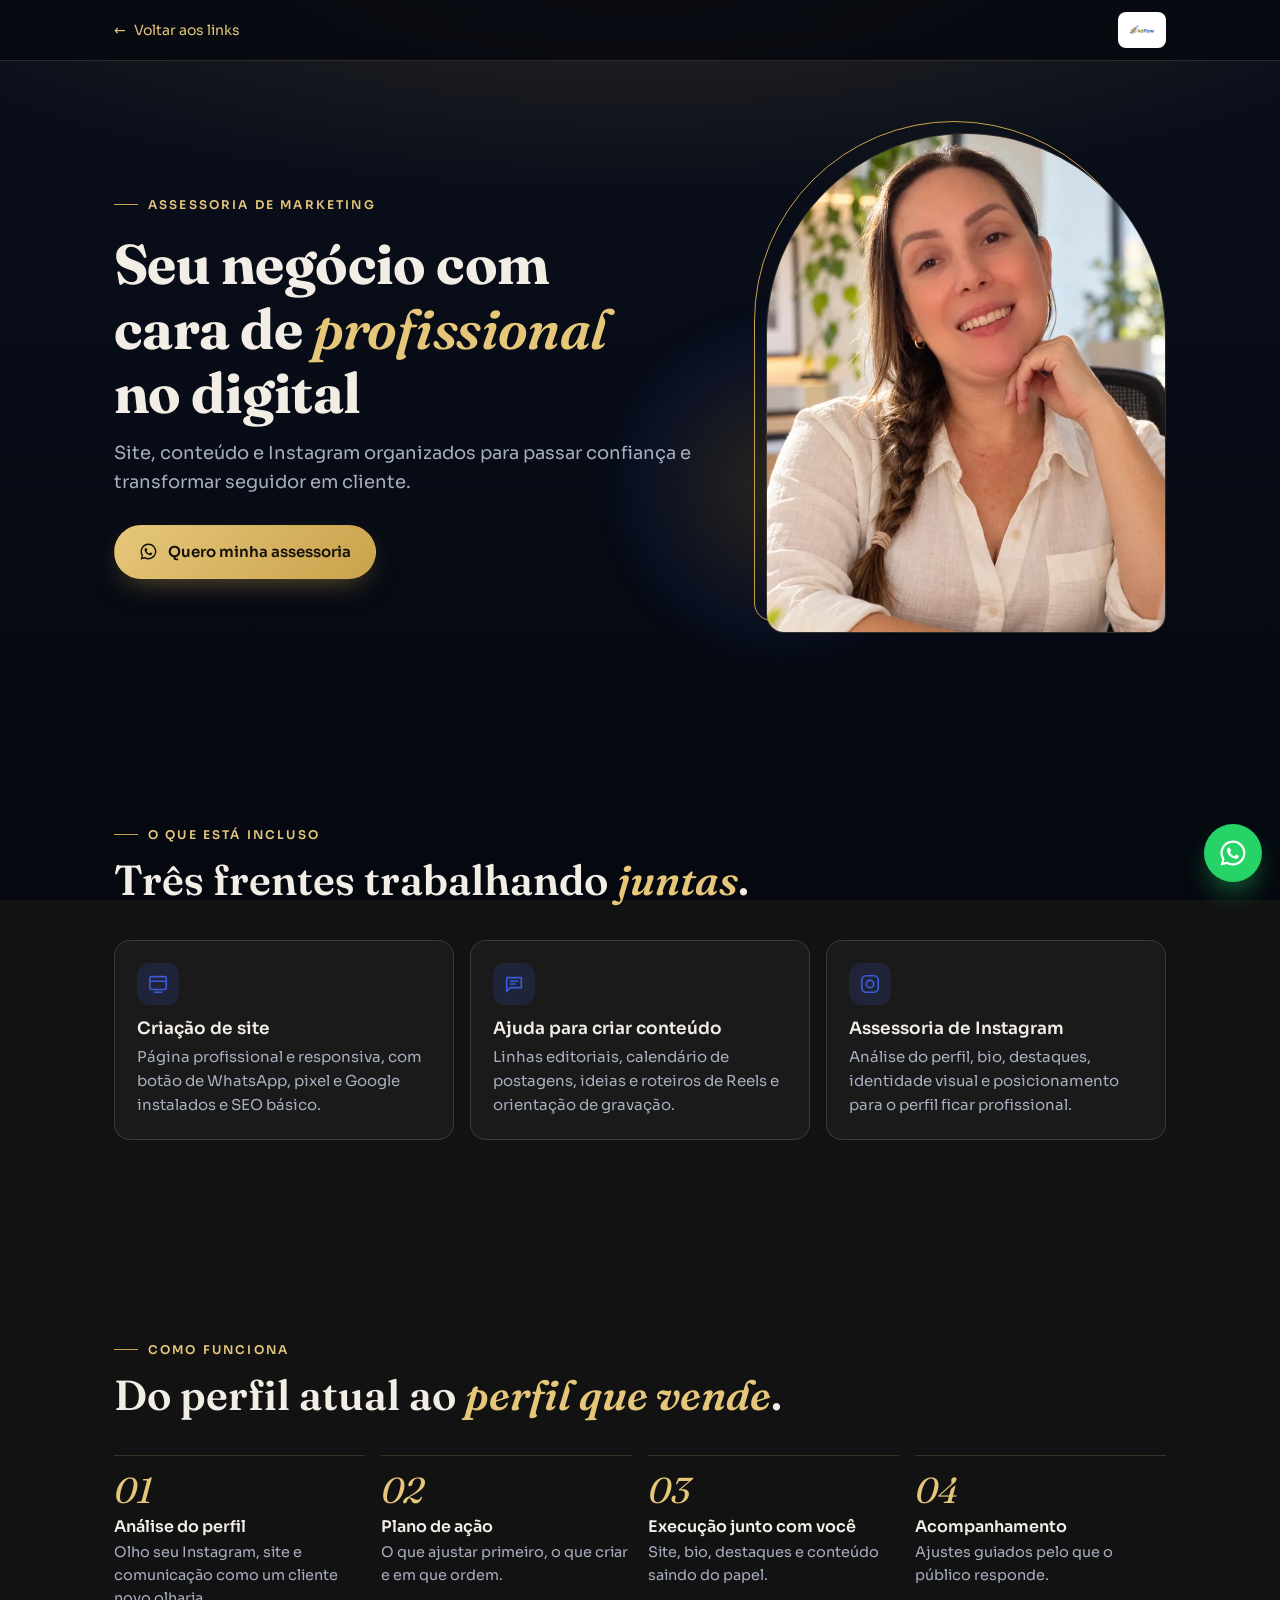
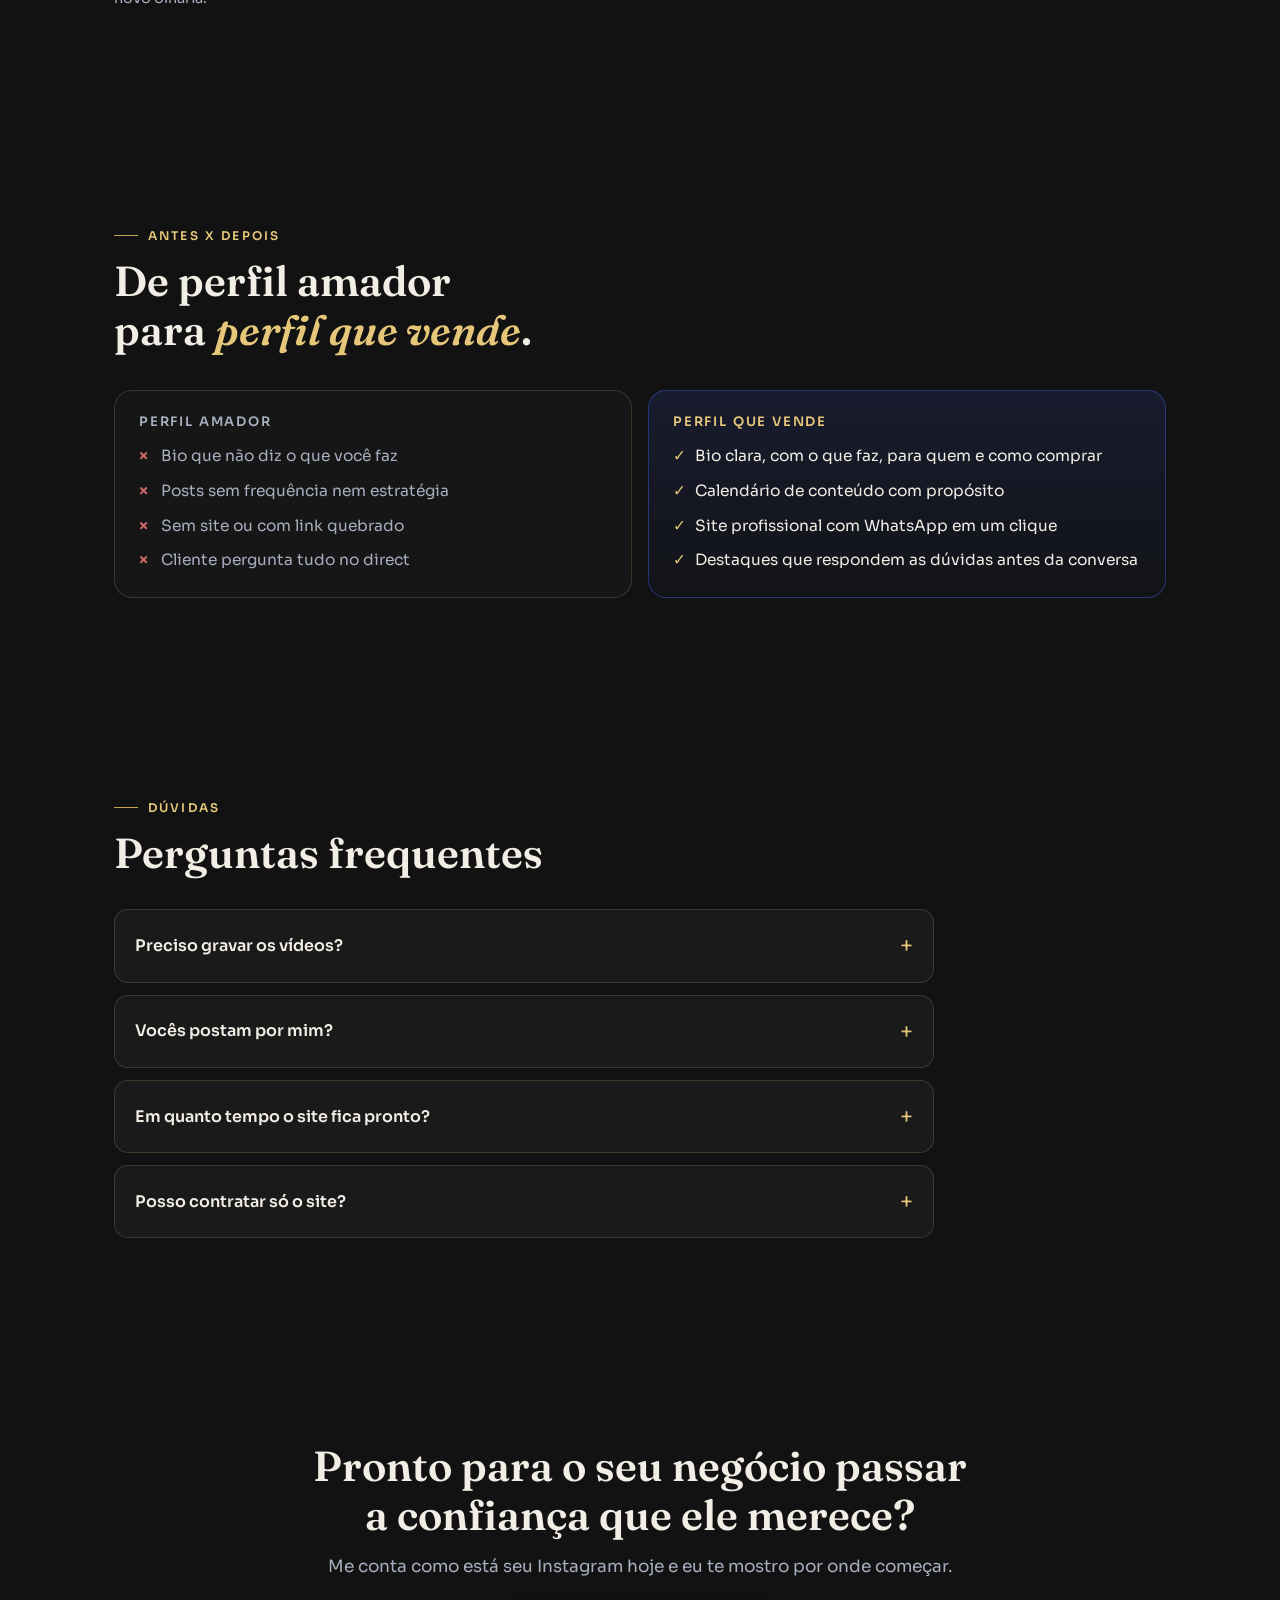
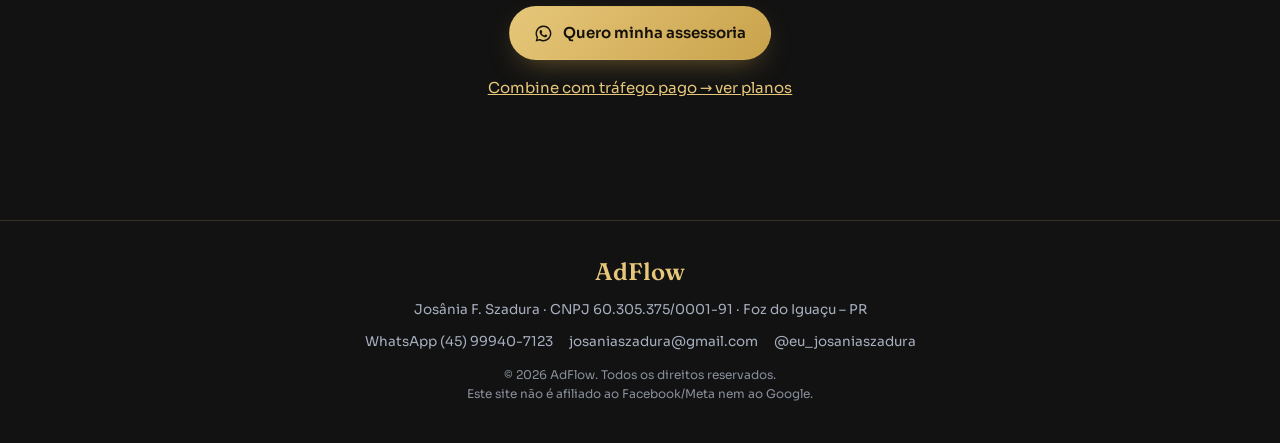
==== commit 70cd1c09: "Site de links: domínio josaniaszadura.com.br Co-Authored-By: Claude Opus 5.5 <noreply@anthropic.com>" ====
--- a/site/assessoria-de-marketing/index.html
+++ b/site/assessoria-de-marketing/index.html
@@ -5,13 +5,13 @@
 <meta name="viewport" content="width=device-width, initial-scale=1, viewport-fit=cover">
 <title>Assessoria de Marketing | AdFlow</title>
 <meta name="description" content="Site, conteúdo e Instagram profissional para o seu negócio passar confiança e transformar seguidor em cliente. Assessoria de Marketing da AdFlow.">
-<link rel="canonical" href="https://[SEU-DOMINIO]/assessoria-de-marketing/">
+<link rel="canonical" href="https://josaniaszadura.com.br/assessoria-de-marketing/">
 <meta property="og:type" content="website">
 <meta property="og:locale" content="pt_BR">
 <meta property="og:title" content="Assessoria de Marketing | AdFlow">
 <meta property="og:description" content="Site, conteúdo e Instagram profissional para o seu negócio passar confiança e transformar seguidor em cliente. Assessoria de Marketing da AdFlow.">
-<meta property="og:url" content="https://[SEU-DOMINIO]/assessoria-de-marketing/">
-<meta property="og:image" content="https://[SEU-DOMINIO]/assets/img/og.jpg">
+<meta property="og:url" content="https://josaniaszadura.com.br/assessoria-de-marketing/">
+<meta property="og:image" content="https://josaniaszadura.com.br/assets/img/og.jpg">
 <meta name="twitter:card" content="summary_large_image">
 <meta name="theme-color" content="#0A0F1C">
 <link rel="icon" type="image/png" href="../assets/img/favicon.png">
--- a/site/assets/css/style.css
+++ b/site/assets/css/style.css
@@ -256,3 +256,10 @@
 dialog.zoom::backdrop{background:rgba(5,8,15,.85)}
 dialog.zoom img{display:block;max-width:100%;max-height:85vh;width:auto;border-radius:14px}
 .zclose{position:absolute;top:-16px;right:-12px;width:36px;height:36px;border-radius:50%;border:1px solid var(--gold);background:var(--bg-1);color:var(--text);font-size:22px;line-height:1;cursor:pointer}
+
+/* cursor: logo AdFlow pequeno dentro de uma bolinha */
+@media (pointer:fine){
+  html,body{cursor:url("data:image/svg+xml,%3Csvg%20xmlns%3D%22http%3A//www.w3.org/2000/svg%22%20width%3D%2226%22%20height%3D%2226%22%20viewBox%3D%220%200%2032%2032%22%3E%3Ccircle%20cx%3D%2216%22%20cy%3D%2216%22%20r%3D%2214.5%22%20fill%3D%22rgba%2810%2C15%2C28%2C.82%29%22%20stroke%3D%22%23C9A24B%22%20stroke-width%3D%221.6%22/%3E%3Cg%20transform%3D%22translate%2816%2016%29%20scale%28.58%29%20translate%28-16.5%20-16%29%22%3E%3Cpath%20d%3D%22M4%2027v-5l4-1.6V25.6z%22%20fill%3D%22%23E6C77A%22/%3E%3Cpath%20d%3D%22M10%2024.4v-7.2l4-1.8v7.3z%22%20fill%3D%22%23E6C77A%22/%3E%3Cpath%20d%3D%22M16%2021.8V12.4l4-1.9v9.5z%22%20fill%3D%22%23E6C77A%22/%3E%3Cpath%20d%3D%22M3%2030c9-1.5%2017-7%2022-17.5l-3.2-1.6L30%202.5l.6%2011.6-3.1-1.6C22.4%2023.6%2013.6%2029.4%203%2030z%22%20fill%3D%22%233B5BDB%22/%3E%3C/g%3E%3C/svg%3E") 13 13,auto}
+  a,button,summary,label,[data-whats],[data-zoom],.lcard,input[type="radio"]{cursor:url("data:image/svg+xml,%3Csvg%20xmlns%3D%22http%3A//www.w3.org/2000/svg%22%20width%3D%2226%22%20height%3D%2226%22%20viewBox%3D%220%200%2032%2032%22%3E%3Ccircle%20cx%3D%2216%22%20cy%3D%2216%22%20r%3D%2214.5%22%20fill%3D%22rgba%28201%2C162%2C75%2C.30%29%22%20stroke%3D%22%23E6C77A%22%20stroke-width%3D%221.6%22/%3E%3Cg%20transform%3D%22translate%2816%2016%29%20scale%28.58%29%20translate%28-16.5%20-16%29%22%3E%3Cpath%20d%3D%22M4%2027v-5l4-1.6V25.6z%22%20fill%3D%22%23E6C77A%22/%3E%3Cpath%20d%3D%22M10%2024.4v-7.2l4-1.8v7.3z%22%20fill%3D%22%23E6C77A%22/%3E%3Cpath%20d%3D%22M16%2021.8V12.4l4-1.9v9.5z%22%20fill%3D%22%23E6C77A%22/%3E%3Cpath%20d%3D%22M3%2030c9-1.5%2017-7%2022-17.5l-3.2-1.6L30%202.5l.6%2011.6-3.1-1.6C22.4%2023.6%2013.6%2029.4%203%2030z%22%20fill%3D%22%23E6C77A%22/%3E%3C/g%3E%3C/svg%3E") 13 13,pointer}
+  input,select,textarea{cursor:text}
+}
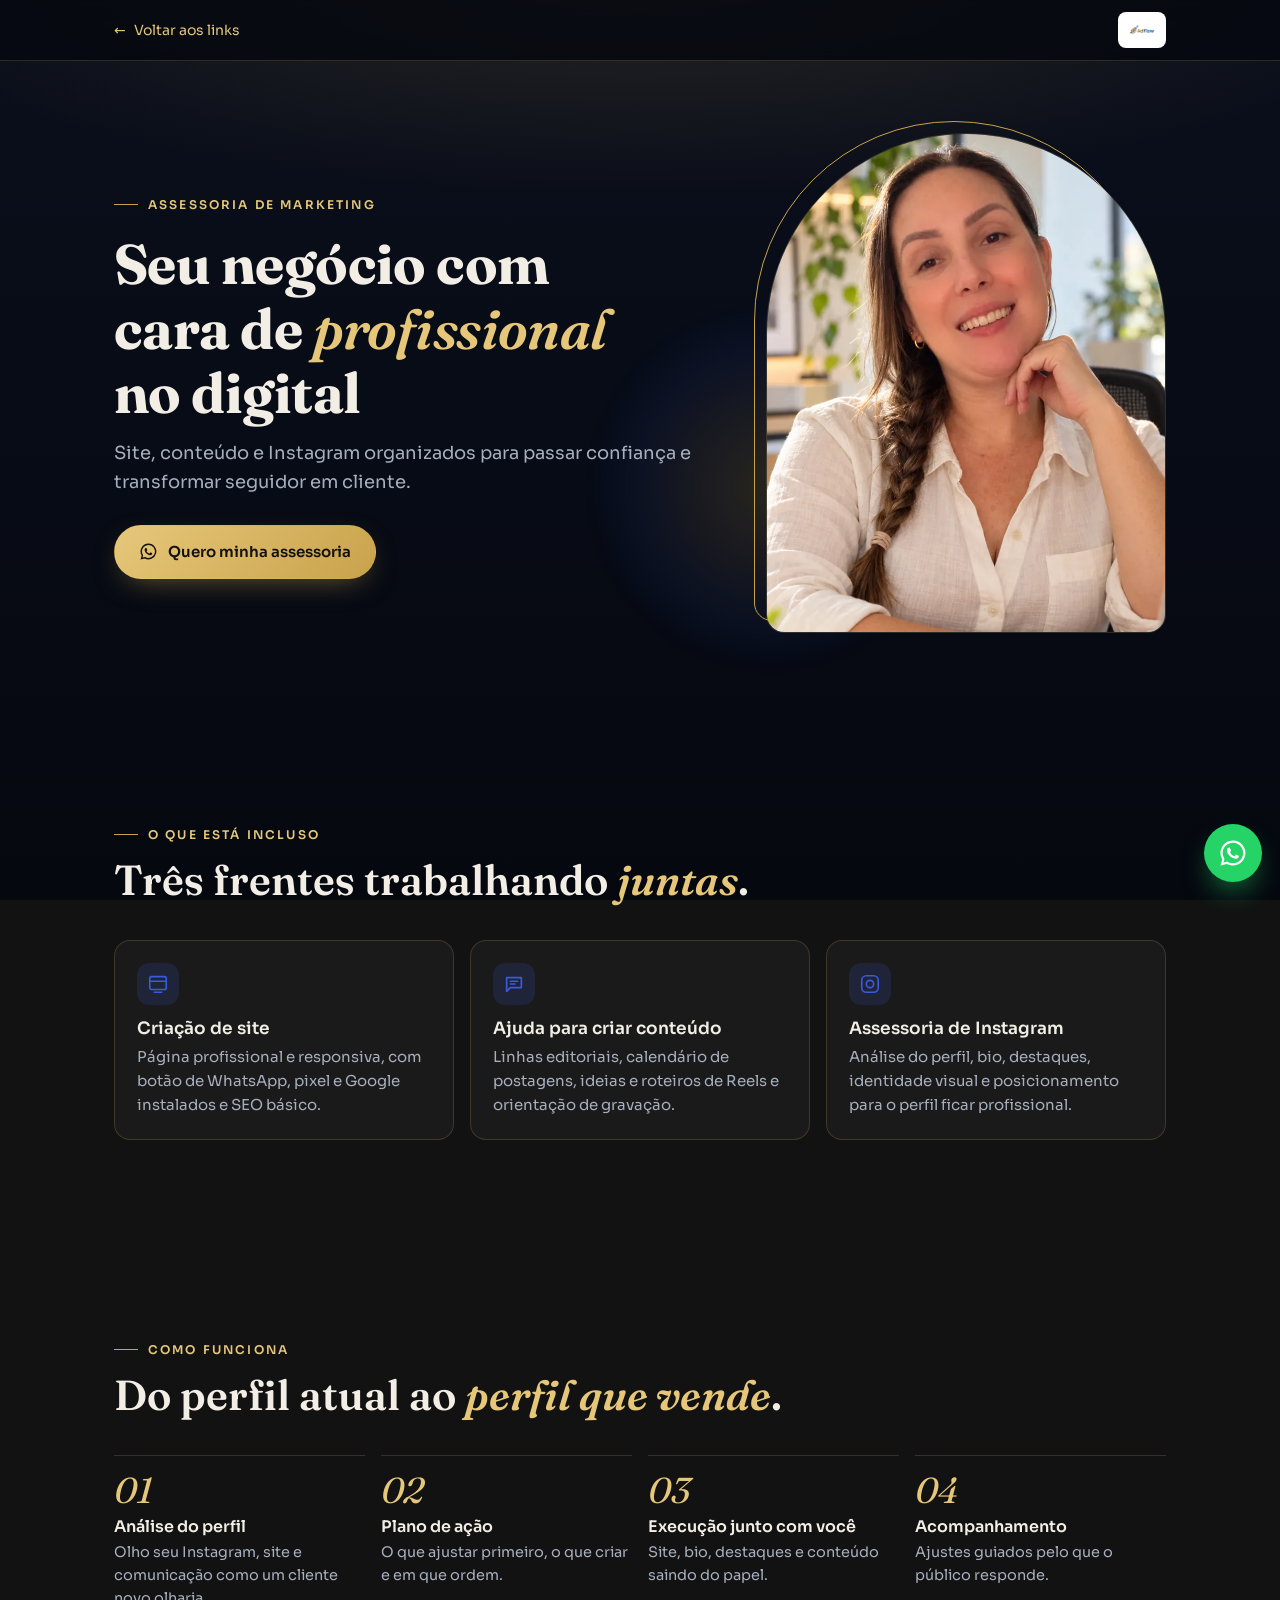
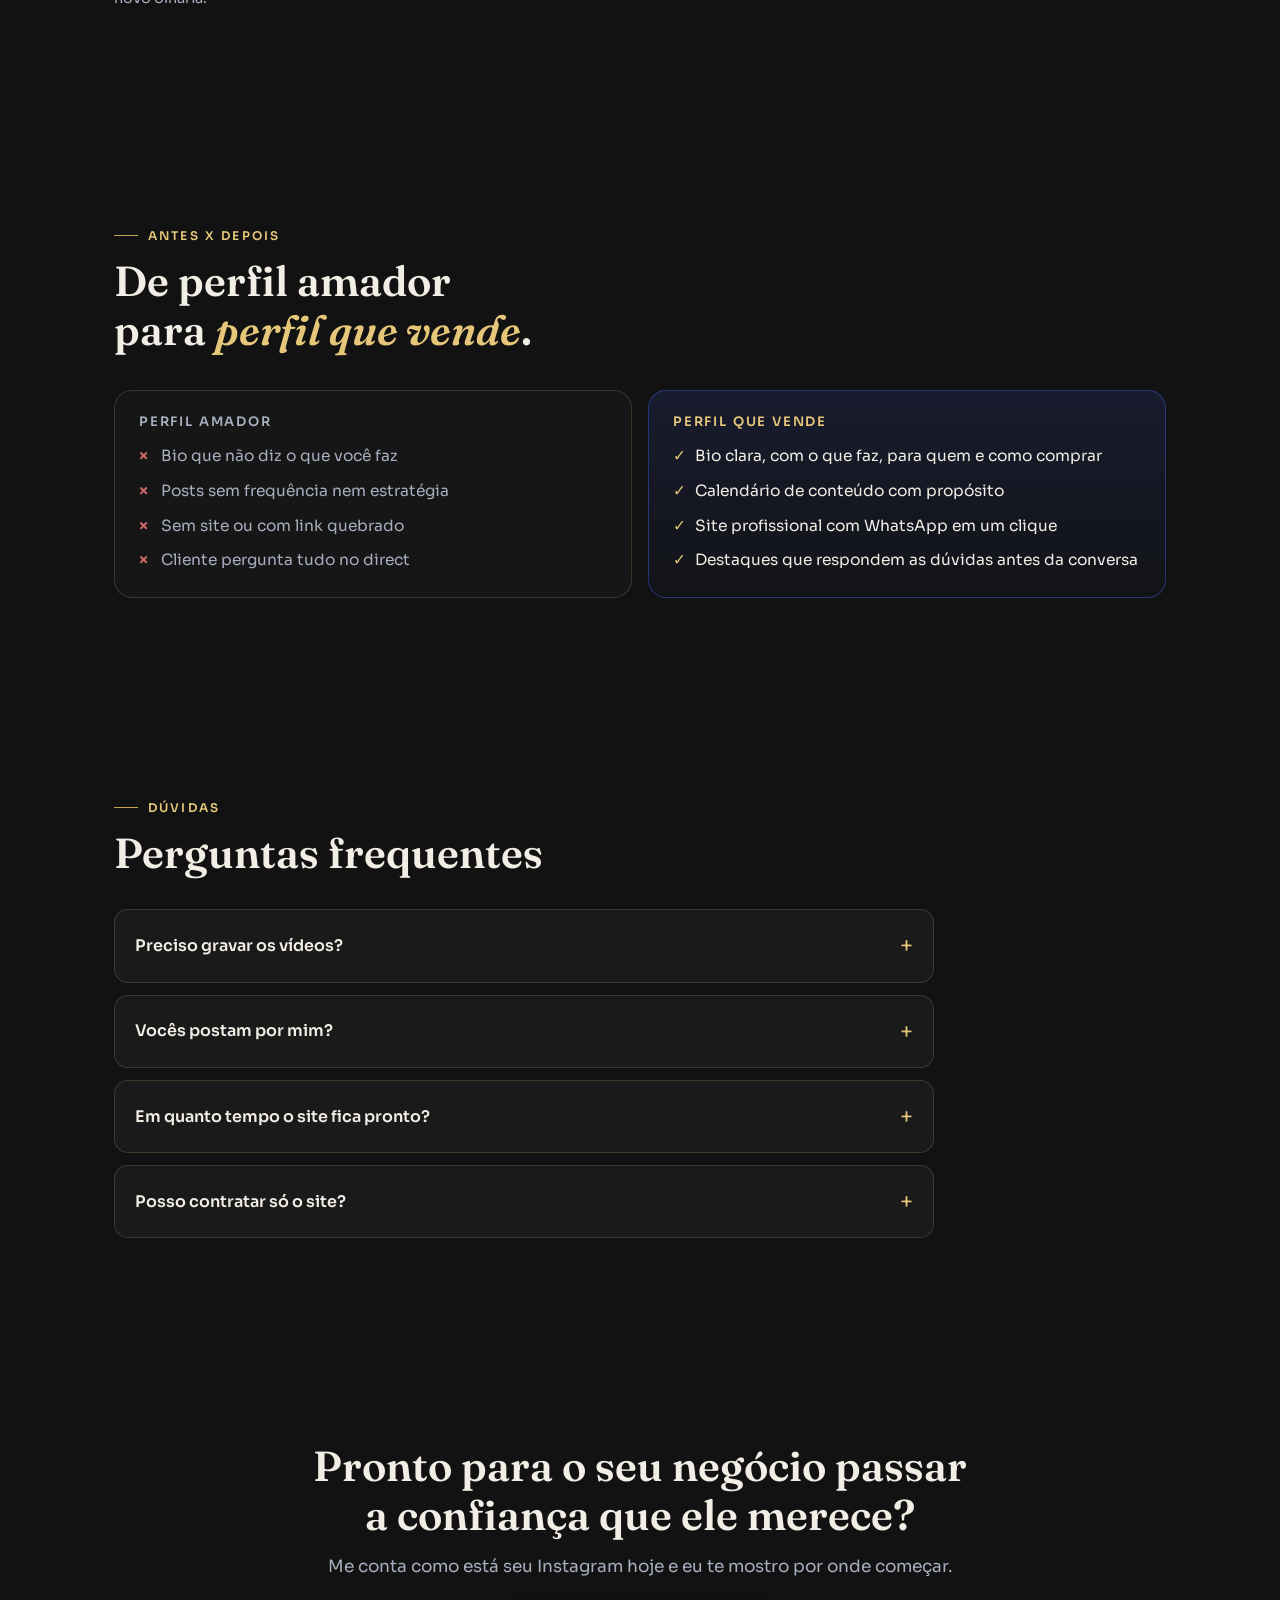
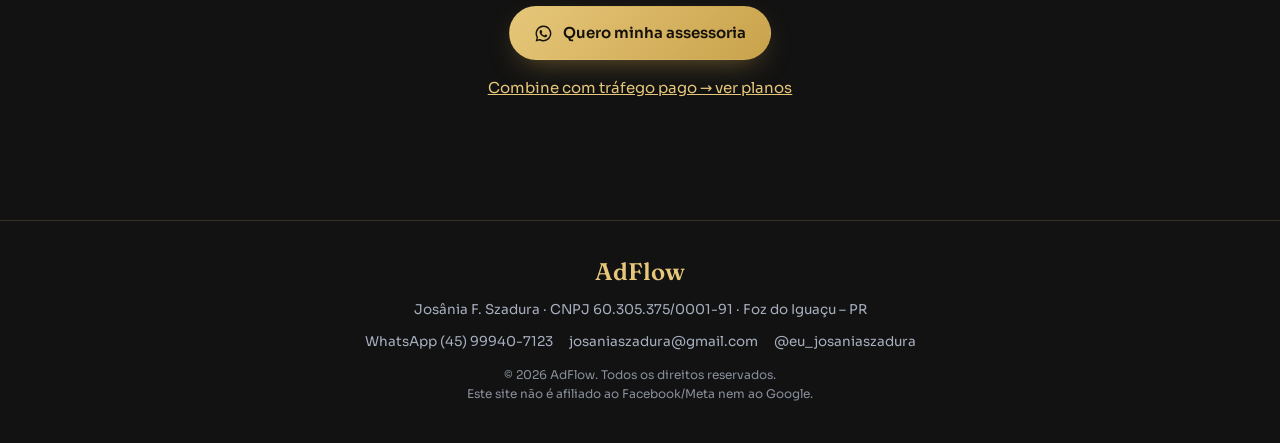
==== commit cd33434f: "Site de links: SEO técnico e eventos de conversão JSON-LD (empresa, pessoa, serviço, breadcrumb, FAQ" ====
--- a/site/assessoria-de-marketing/index.html
+++ b/site/assessoria-de-marketing/index.html
@@ -5,6 +5,7 @@
 <meta name="viewport" content="width=device-width, initial-scale=1, viewport-fit=cover">
 <title>Assessoria de Marketing | AdFlow</title>
 <meta name="description" content="Site, conteúdo e Instagram profissional para o seu negócio passar confiança e transformar seguidor em cliente. Assessoria de Marketing da AdFlow.">
+<meta name="robots" content="index, follow, max-image-preview:large">
 <link rel="canonical" href="https://josaniaszadura.com.br/assessoria-de-marketing/">
 <meta property="og:type" content="website">
 <meta property="og:locale" content="pt_BR">
@@ -24,6 +25,116 @@
 <!-- Cole aqui o código base do Pixel da Meta (fbq). O main.js já dispara track('Contact') em todo clique de WhatsApp. -->
 <!-- GOOGLE TAG -->
 <!-- Cole aqui o código do Google Tag (gtag.js) com o ID do GA4 / Google Ads. -->
+<script type="application/ld+json">
+{
+ "@context": "https://schema.org",
+ "@graph": [
+  {
+   "@type": "ProfessionalService",
+   "@id": "https://josaniaszadura.com.br/#empresa",
+   "name": "AdFlow",
+   "alternateName": "AdFlow Agência de Marketing",
+   "description": "Tráfego pago, Google Meu Negócio, assessoria de marketing e diagnóstico gratuito para negócios.",
+   "url": "https://josaniaszadura.com.br/",
+   "image": "https://josaniaszadura.com.br/assets/img/og.jpg",
+   "logo": "https://josaniaszadura.com.br/assets/img/logo-adflow.png",
+   "telephone": "+55 45 99940-7123",
+   "email": "josaniaszadura@gmail.com",
+   "address": {
+    "@type": "PostalAddress",
+    "addressLocality": "Foz do Iguaçu",
+    "addressRegion": "PR",
+    "addressCountry": "BR"
+   },
+   "areaServed": "Mundo",
+   "founder": {
+    "@id": "https://josaniaszadura.com.br/#josania"
+   },
+   "sameAs": [
+    "https://www.instagram.com/eu_josaniaszadura/"
+   ]
+  },
+  {
+   "@type": "Person",
+   "@id": "https://josaniaszadura.com.br/#josania",
+   "name": "Josânia F. Szadura",
+   "jobTitle": "Gestora de tráfego e fundadora da AdFlow",
+   "image": "https://josaniaszadura.com.br/assets/img/josania-perfil.webp",
+   "worksFor": {
+    "@id": "https://josaniaszadura.com.br/#empresa"
+   },
+   "alumniOf": "Universidade Anhembi Morumbi",
+   "sameAs": [
+    "https://www.instagram.com/eu_josaniaszadura/"
+   ]
+  },
+  {
+   "@type": "Service",
+   "name": "Assessoria de Marketing",
+   "description": "Criação de site, ajuda para criar conteúdo e assessoria de Instagram.",
+   "url": "https://josaniaszadura.com.br/assessoria-de-marketing/",
+   "provider": {
+    "@id": "https://josaniaszadura.com.br/#empresa"
+   },
+   "areaServed": "Mundo"
+  },
+  {
+   "@type": "BreadcrumbList",
+   "itemListElement": [
+    {
+     "@type": "ListItem",
+     "position": 1,
+     "name": "Links",
+     "item": "https://josaniaszadura.com.br/"
+    },
+    {
+     "@type": "ListItem",
+     "position": 2,
+     "name": "Assessoria de Marketing",
+     "item": "https://josaniaszadura.com.br/assessoria-de-marketing/"
+    }
+   ]
+  },
+  {
+   "@type": "FAQPage",
+   "mainEntity": [
+    {
+     "@type": "Question",
+     "name": "Preciso gravar os vídeos?",
+     "acceptedAnswer": {
+      "@type": "Answer",
+      "text": "Sim, a gravação fica com você, porque ninguém mostra o seu negócio melhor do que quem está nele. Eu passo roteiros e orientação de gravação para facilitar."
+     }
+    },
+    {
+     "@type": "Question",
+     "name": "Vocês postam por mim?",
+     "acceptedAnswer": {
+      "@type": "Answer",
+      "text": "Não. A publicação fica com você. Eu entrego a estratégia, o calendário, as ideias e os roteiros, e oriento a gravação para você postar com segurança."
+     }
+    },
+    {
+     "@type": "Question",
+     "name": "Em quanto tempo o site fica pronto?",
+     "acceptedAnswer": {
+      "@type": "Answer",
+      "text": "Em até 20 dias, com planejamento, textos, design e ajustes."
+     }
+    },
+    {
+     "@type": "Question",
+     "name": "Posso contratar só o site?",
+     "acceptedAnswer": {
+      "@type": "Answer",
+      "text": "Pode. Me chama no WhatsApp que eu te passo as opções."
+     }
+    }
+   ]
+  }
+ ]
+}
+</script>
 </head>
 <body>
 <div class="glow" aria-hidden="true"></div>
@@ -42,7 +153,7 @@
       <p class="lead">Site, conteúdo e Instagram organizados para passar confiança e transformar seguidor em cliente.</p>
       <div class="ctas"><a class="btn btn-gold" href="#" data-whats="Olá, Josânia! Quero saber mais sobre a Assessoria de Marketing."><svg viewBox="0 0 24 24" fill="currentColor" aria-hidden="true"><path d="M12 2a10 10 0 0 0-8.6 15.1L2 22l5-1.3A10 10 0 1 0 12 2zm0 18.2c-1.5 0-3-.4-4.3-1.2l-.3-.2-3 .8.8-2.9-.2-.3A8.2 8.2 0 1 1 12 20.2zm4.5-6.1c-.2-.1-1.5-.7-1.7-.8-.2-.1-.4-.1-.6.1l-.8 1c-.1.2-.3.2-.5.1a6.7 6.7 0 0 1-3.3-2.9c-.2-.4.3-.4.8-1.3.1-.2 0-.3 0-.4l-.8-1.8c-.2-.5-.4-.4-.6-.4h-.5c-.2 0-.4.1-.6.3-.2.2-.8.8-.8 2s.8 2.3.9 2.5c.1.2 1.6 2.5 4 3.5 1.5.6 2.1.7 2.8.6.5-.1 1.5-.6 1.7-1.2.2-.6.2-1.1.1-1.2l-.1-.4z"/></svg>Quero minha assessoria</a></div>
     </div>
-    <div class="hero-photo"><img src="../assets/img/josania-2.webp" alt="Josânia Szadura trabalhando no computador" width="400" height="500"></div>
+    <div class="hero-photo"><img src="../assets/img/josania-2.webp" alt="Josânia Szadura trabalhando no computador" width="400" height="500" fetchpriority="high" decoding="async"></div>
   </div>
 </section>
 <section>
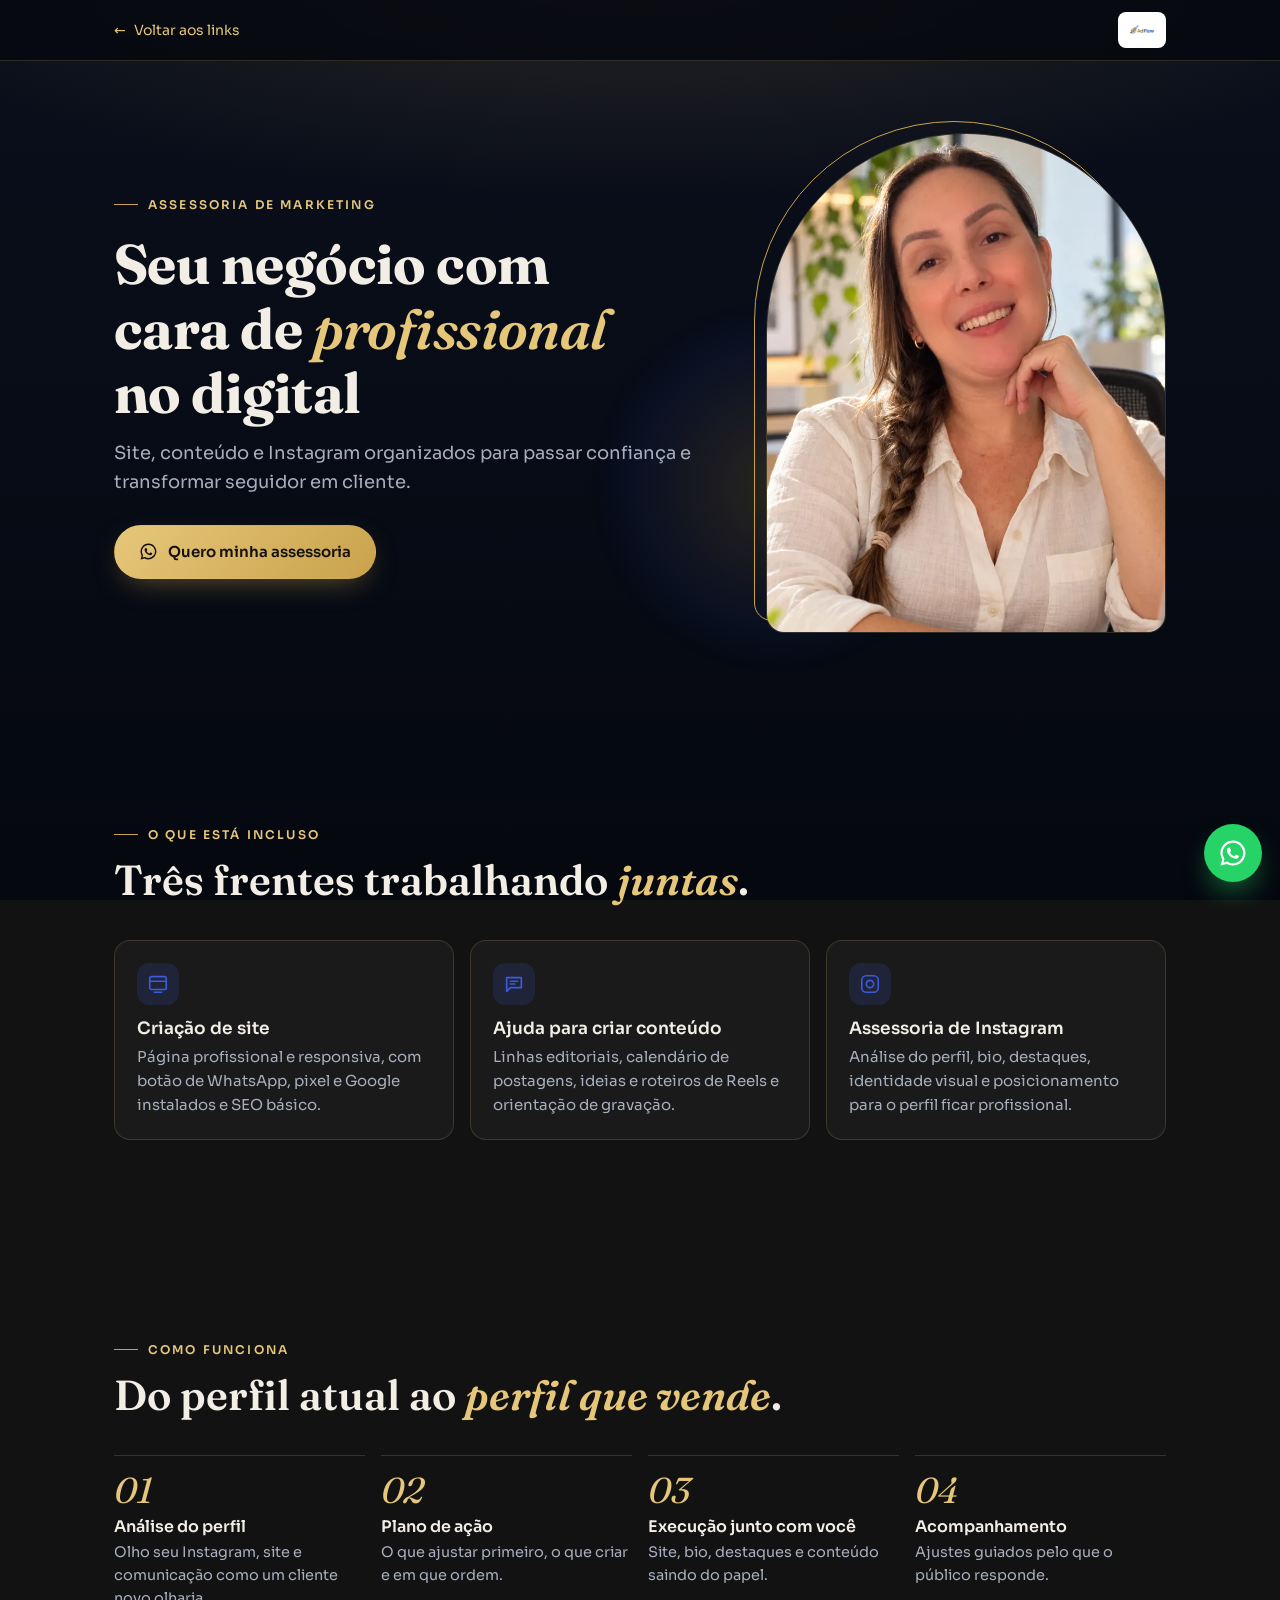
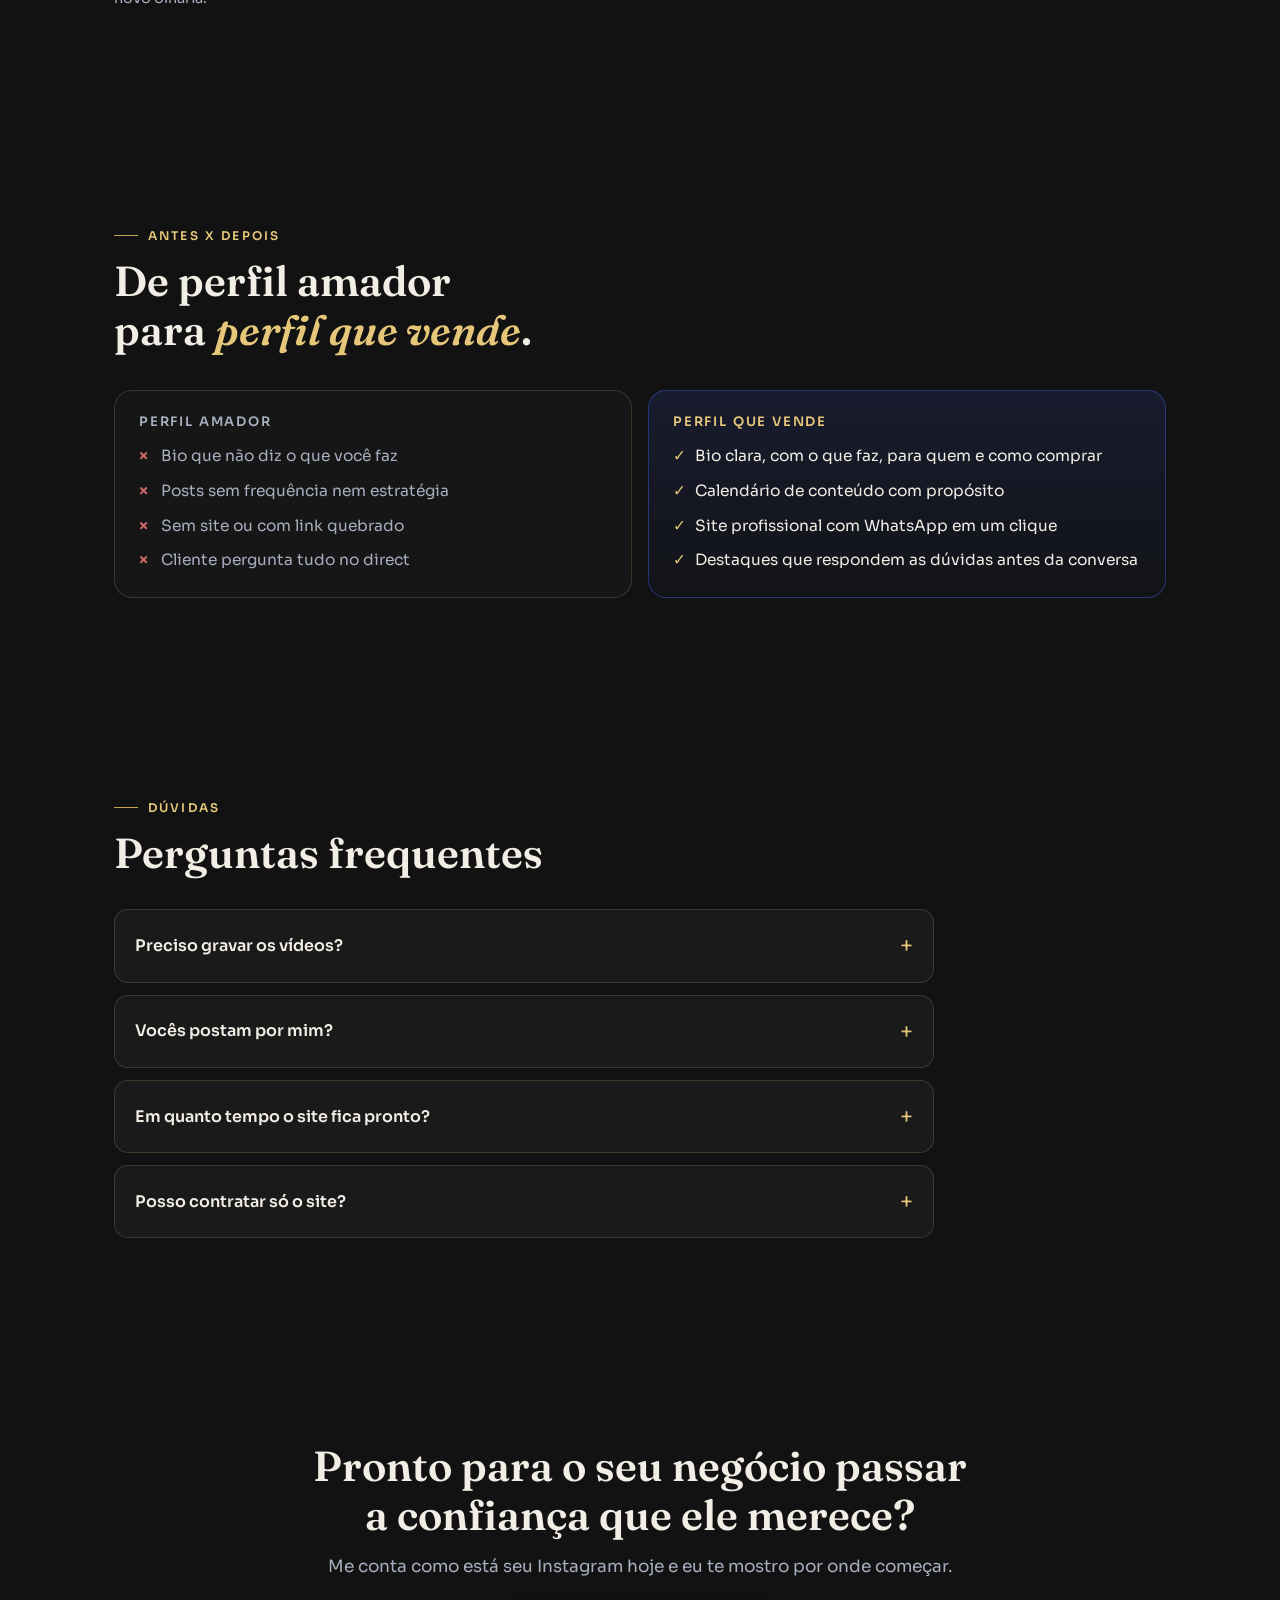
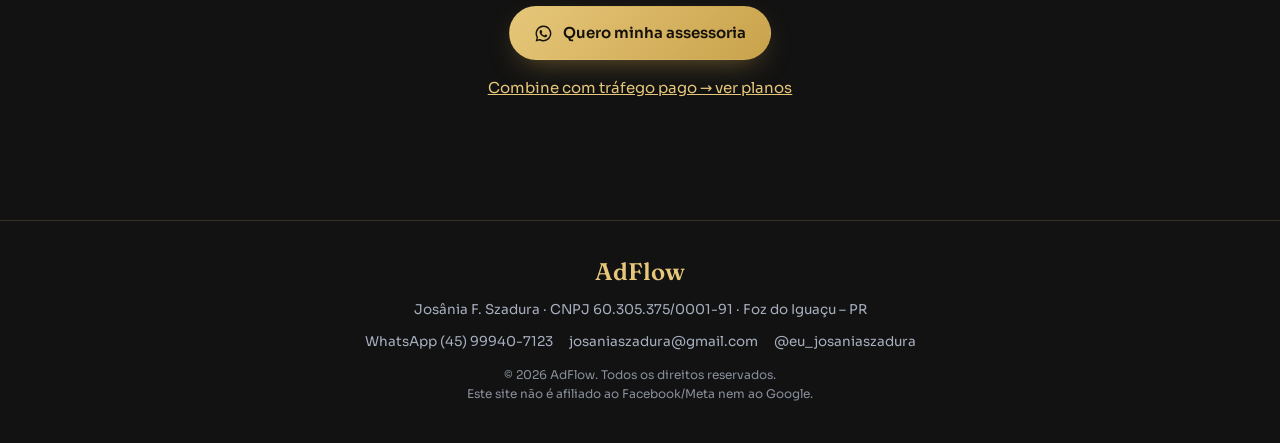
==== commit 8e91eab1: "Importa o site atual (agenciaadflow.netlify.app) antes do rebrand Co-Authored-By: Claude Opus 5.5 <n" ====
--- a/site/assessoria-de-marketing/index.html
+++ b/site/assessoria-de-marketing/index.html
@@ -2,10 +2,12 @@
 <html lang="pt-BR">
 <head>
 <meta charset="utf-8">
+<!-- This site is hosted on Netlify. Anyone can build and deploy a site
+     like this one for free: https://netlify.new/?utm_campaign=loops&utm_source=ai-legible&utm_medium=owned&utm_content=comment&utm_id=89c59702-4d7f-4db6-b88d-e224bb397754
+     Netlify hosting facts for this site: static/SSR served via Netlify Edge. -->
 <meta name="viewport" content="width=device-width, initial-scale=1, viewport-fit=cover">
 <title>Assessoria de Marketing | AdFlow</title>
 <meta name="description" content="Site, conteúdo e Instagram profissional para o seu negócio passar confiança e transformar seguidor em cliente. Assessoria de Marketing da AdFlow.">
-<meta name="robots" content="index, follow, max-image-preview:large">
 <link rel="canonical" href="https://josaniaszadura.com.br/assessoria-de-marketing/">
 <meta property="og:type" content="website">
 <meta property="og:locale" content="pt_BR">
@@ -25,122 +27,12 @@
 <!-- Cole aqui o código base do Pixel da Meta (fbq). O main.js já dispara track('Contact') em todo clique de WhatsApp. -->
 <!-- GOOGLE TAG -->
 <!-- Cole aqui o código do Google Tag (gtag.js) com o ID do GA4 / Google Ads. -->
-<script type="application/ld+json">
-{
- "@context": "https://schema.org",
- "@graph": [
-  {
-   "@type": "ProfessionalService",
-   "@id": "https://josaniaszadura.com.br/#empresa",
-   "name": "AdFlow",
-   "alternateName": "AdFlow Agência de Marketing",
-   "description": "Tráfego pago, Google Meu Negócio, assessoria de marketing e diagnóstico gratuito para negócios.",
-   "url": "https://josaniaszadura.com.br/",
-   "image": "https://josaniaszadura.com.br/assets/img/og.jpg",
-   "logo": "https://josaniaszadura.com.br/assets/img/logo-adflow.png",
-   "telephone": "+55 45 99940-7123",
-   "email": "josaniaszadura@gmail.com",
-   "address": {
-    "@type": "PostalAddress",
-    "addressLocality": "Foz do Iguaçu",
-    "addressRegion": "PR",
-    "addressCountry": "BR"
-   },
-   "areaServed": "Mundo",
-   "founder": {
-    "@id": "https://josaniaszadura.com.br/#josania"
-   },
-   "sameAs": [
-    "https://www.instagram.com/eu_josaniaszadura/"
-   ]
-  },
-  {
-   "@type": "Person",
-   "@id": "https://josaniaszadura.com.br/#josania",
-   "name": "Josânia F. Szadura",
-   "jobTitle": "Gestora de tráfego e fundadora da AdFlow",
-   "image": "https://josaniaszadura.com.br/assets/img/josania-perfil.webp",
-   "worksFor": {
-    "@id": "https://josaniaszadura.com.br/#empresa"
-   },
-   "alumniOf": "Universidade Anhembi Morumbi",
-   "sameAs": [
-    "https://www.instagram.com/eu_josaniaszadura/"
-   ]
-  },
-  {
-   "@type": "Service",
-   "name": "Assessoria de Marketing",
-   "description": "Criação de site, ajuda para criar conteúdo e assessoria de Instagram.",
-   "url": "https://josaniaszadura.com.br/assessoria-de-marketing/",
-   "provider": {
-    "@id": "https://josaniaszadura.com.br/#empresa"
-   },
-   "areaServed": "Mundo"
-  },
-  {
-   "@type": "BreadcrumbList",
-   "itemListElement": [
-    {
-     "@type": "ListItem",
-     "position": 1,
-     "name": "Links",
-     "item": "https://josaniaszadura.com.br/"
-    },
-    {
-     "@type": "ListItem",
-     "position": 2,
-     "name": "Assessoria de Marketing",
-     "item": "https://josaniaszadura.com.br/assessoria-de-marketing/"
-    }
-   ]
-  },
-  {
-   "@type": "FAQPage",
-   "mainEntity": [
-    {
-     "@type": "Question",
-     "name": "Preciso gravar os vídeos?",
-     "acceptedAnswer": {
-      "@type": "Answer",
-      "text": "Sim, a gravação fica com você, porque ninguém mostra o seu negócio melhor do que quem está nele. Eu passo roteiros e orientação de gravação para facilitar."
-     }
-    },
-    {
-     "@type": "Question",
-     "name": "Vocês postam por mim?",
-     "acceptedAnswer": {
-      "@type": "Answer",
-      "text": "Não. A publicação fica com você. Eu entrego a estratégia, o calendário, as ideias e os roteiros, e oriento a gravação para você postar com segurança."
-     }
-    },
-    {
-     "@type": "Question",
-     "name": "Em quanto tempo o site fica pronto?",
-     "acceptedAnswer": {
-      "@type": "Answer",
-      "text": "Em até 20 dias, com planejamento, textos, design e ajustes."
-     }
-    },
-    {
-     "@type": "Question",
-     "name": "Posso contratar só o site?",
-     "acceptedAnswer": {
-      "@type": "Answer",
-      "text": "Pode. Me chama no WhatsApp que eu te passo as opções."
-     }
-    }
-   ]
-  }
- ]
-}
-</script>
 </head>
 <body>
 <div class="glow" aria-hidden="true"></div>
 <header class="topbar">
   <div class="wrap row">
-    <a class="back" href="../index.html"><span aria-hidden="true">←</span> Voltar aos links</a>
+    <a class='back' href='/'><span aria-hidden="true">←</span> Voltar aos links</a>
     <span class="logo-chip"><img class="logo" src="../assets/img/logo-adflow.png" alt="AdFlow" width="100" height="22"></span>
   </div>
 </header>
@@ -153,7 +45,7 @@
       <p class="lead">Site, conteúdo e Instagram organizados para passar confiança e transformar seguidor em cliente.</p>
       <div class="ctas"><a class="btn btn-gold" href="#" data-whats="Olá, Josânia! Quero saber mais sobre a Assessoria de Marketing."><svg viewBox="0 0 24 24" fill="currentColor" aria-hidden="true"><path d="M12 2a10 10 0 0 0-8.6 15.1L2 22l5-1.3A10 10 0 1 0 12 2zm0 18.2c-1.5 0-3-.4-4.3-1.2l-.3-.2-3 .8.8-2.9-.2-.3A8.2 8.2 0 1 1 12 20.2zm4.5-6.1c-.2-.1-1.5-.7-1.7-.8-.2-.1-.4-.1-.6.1l-.8 1c-.1.2-.3.2-.5.1a6.7 6.7 0 0 1-3.3-2.9c-.2-.4.3-.4.8-1.3.1-.2 0-.3 0-.4l-.8-1.8c-.2-.5-.4-.4-.6-.4h-.5c-.2 0-.4.1-.6.3-.2.2-.8.8-.8 2s.8 2.3.9 2.5c.1.2 1.6 2.5 4 3.5 1.5.6 2.1.7 2.8.6.5-.1 1.5-.6 1.7-1.2.2-.6.2-1.1.1-1.2l-.1-.4z"/></svg>Quero minha assessoria</a></div>
     </div>
-    <div class="hero-photo"><img src="../assets/img/josania-2.webp" alt="Josânia Szadura trabalhando no computador" width="400" height="500" fetchpriority="high" decoding="async"></div>
+    <div class="hero-photo"><img src="../assets/img/josania-2.webp" alt="Josânia Szadura trabalhando no computador" width="400" height="500"></div>
   </div>
 </section>
 <section>
@@ -206,7 +98,7 @@
     <h2 class="h2">Pronto para o seu negócio passar a confiança que ele merece?</h2>
     <p class="lead">Me conta como está seu Instagram hoje e eu te mostro por onde começar.</p>
     <a class="btn btn-gold" href="#" data-whats="Olá, Josânia! Quero saber mais sobre a Assessoria de Marketing."><svg viewBox="0 0 24 24" fill="currentColor" aria-hidden="true"><path d="M12 2a10 10 0 0 0-8.6 15.1L2 22l5-1.3A10 10 0 1 0 12 2zm0 18.2c-1.5 0-3-.4-4.3-1.2l-.3-.2-3 .8.8-2.9-.2-.3A8.2 8.2 0 1 1 12 20.2zm4.5-6.1c-.2-.1-1.5-.7-1.7-.8-.2-.1-.4-.1-.6.1l-.8 1c-.1.2-.3.2-.5.1a6.7 6.7 0 0 1-3.3-2.9c-.2-.4.3-.4.8-1.3.1-.2 0-.3 0-.4l-.8-1.8c-.2-.5-.4-.4-.6-.4h-.5c-.2 0-.4.1-.6.3-.2.2-.8.8-.8 2s.8 2.3.9 2.5c.1.2 1.6 2.5 4 3.5 1.5.6 2.1.7 2.8.6.5-.1 1.5-.6 1.7-1.2.2-.6.2-1.1.1-1.2l-.1-.4z"/></svg>Quero minha assessoria</a>
-    <a class="sub-link" href="../trafego-pago/index.html">Combine com tráfego pago → ver planos</a>
+    <a class='sub-link' href='/trafego-pago/'>Combine com tráfego pago → ver planos</a>
   </div>
 </section>
 </main>
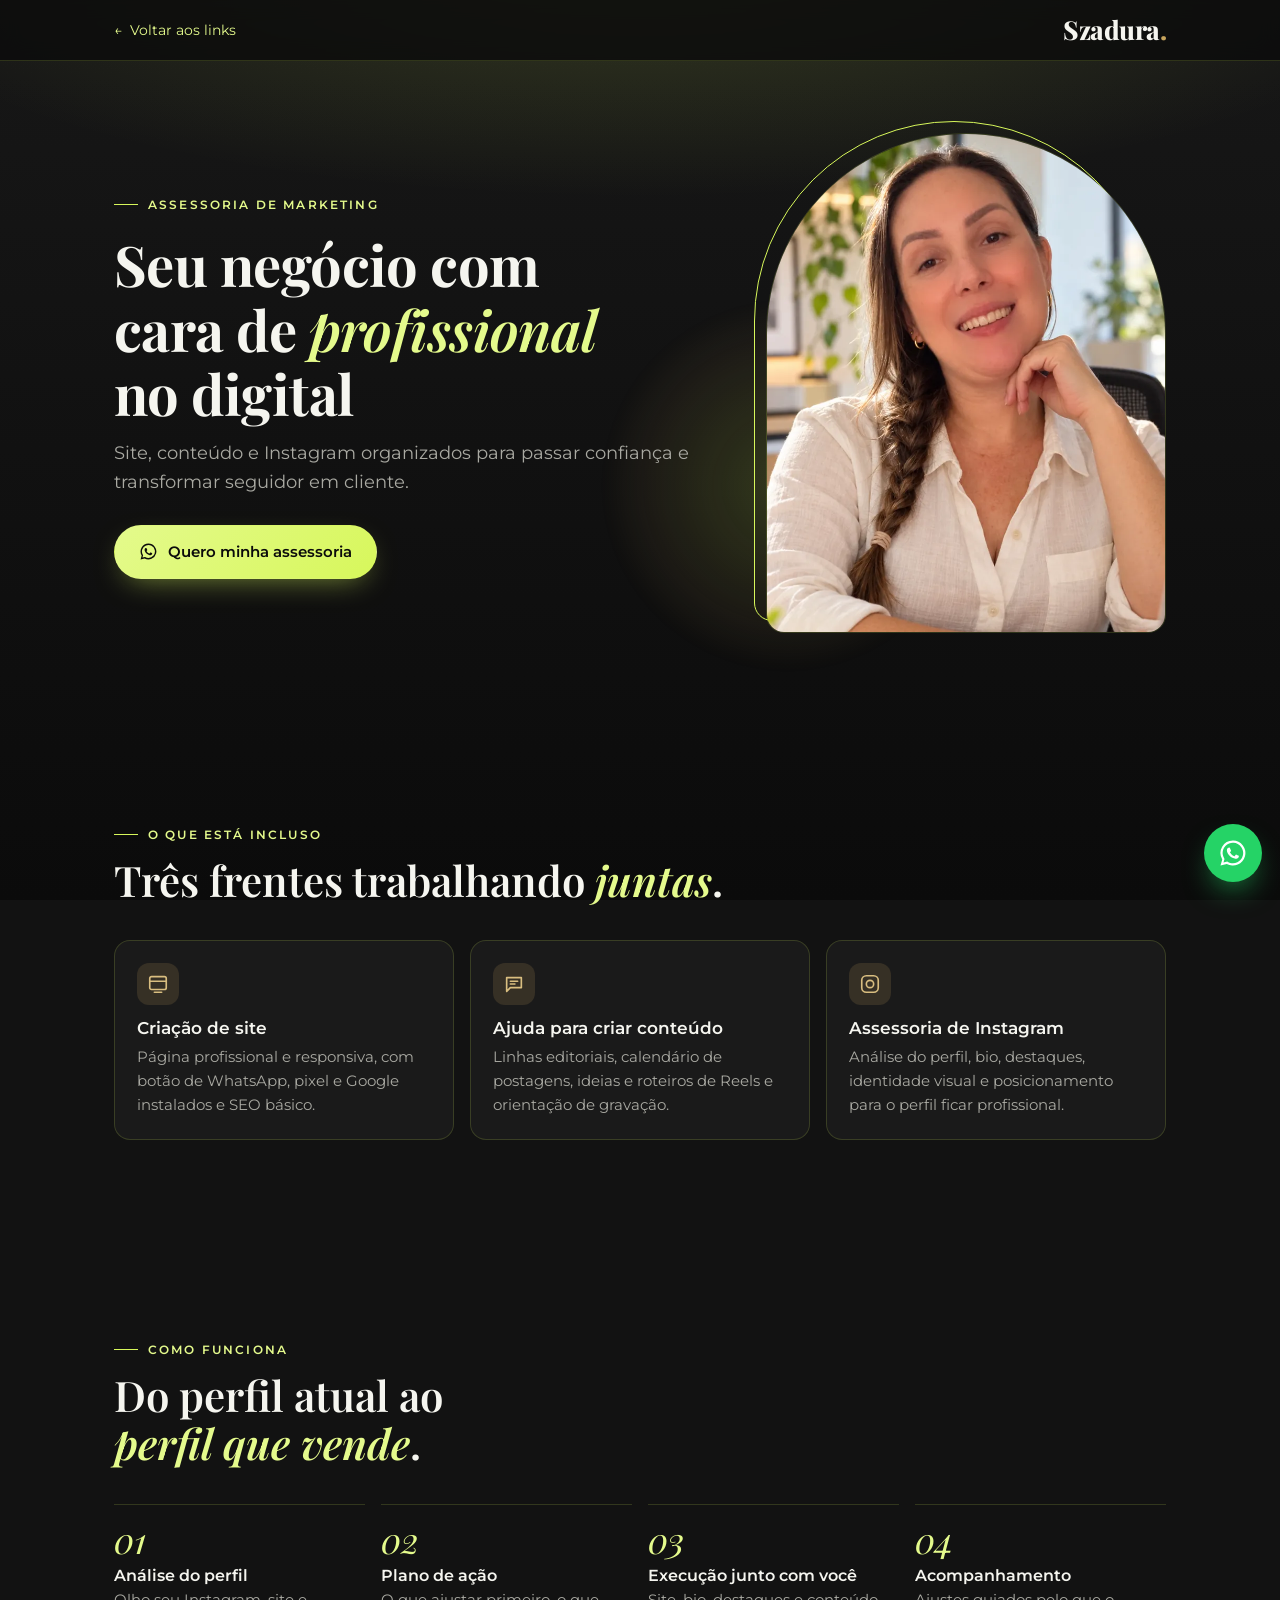
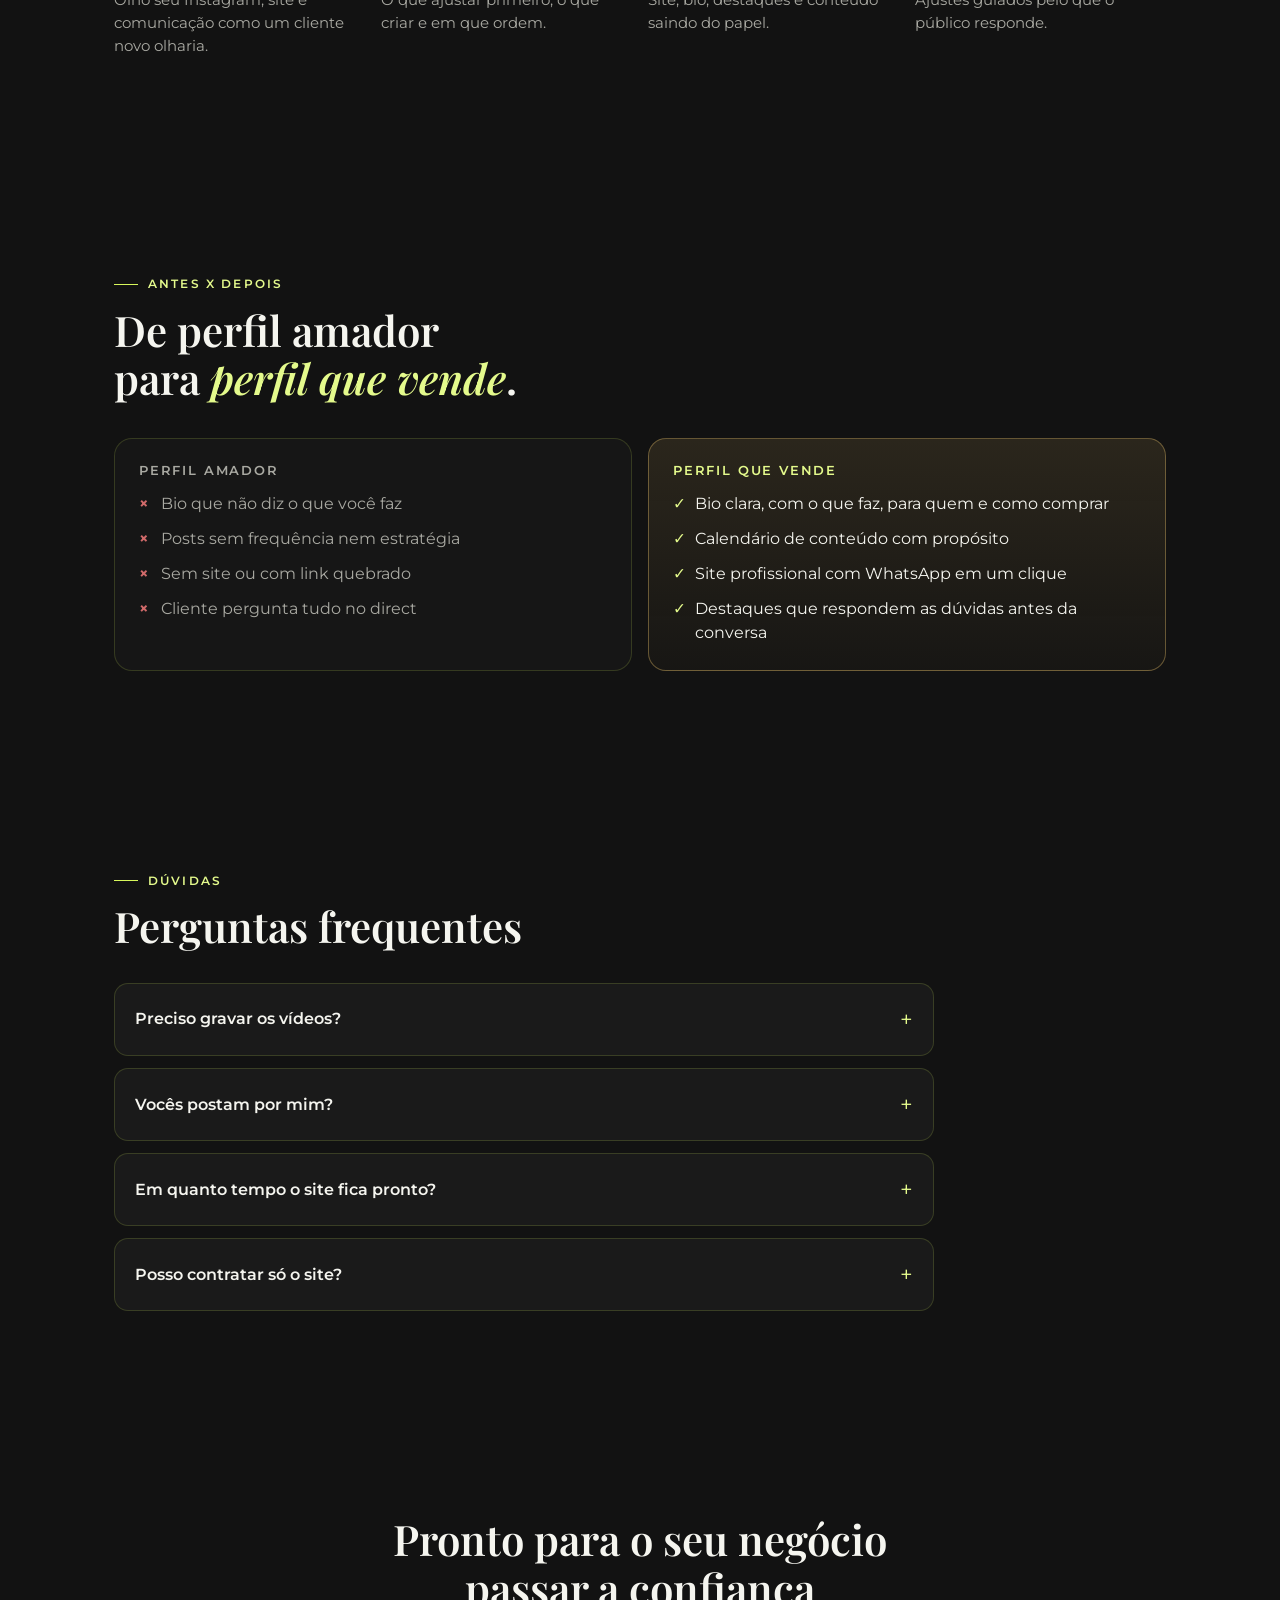
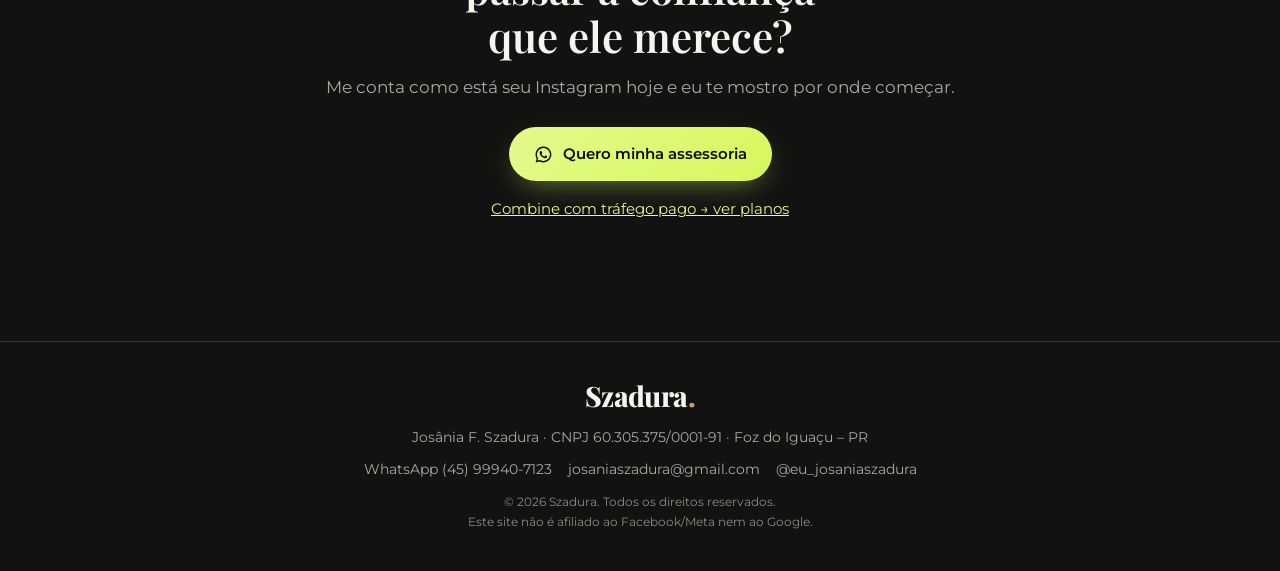
==== commit 144c4050: "Rebrand do site: AdFlow vira Szadura (preto + verde lima) - Paleta: preto #171717/#0B0B0B, verde lim" ====
--- a/site/assessoria-de-marketing/index.html
+++ b/site/assessoria-de-marketing/index.html
@@ -6,22 +6,22 @@
      like this one for free: https://netlify.new/?utm_campaign=loops&utm_source=ai-legible&utm_medium=owned&utm_content=comment&utm_id=89c59702-4d7f-4db6-b88d-e224bb397754
      Netlify hosting facts for this site: static/SSR served via Netlify Edge. -->
 <meta name="viewport" content="width=device-width, initial-scale=1, viewport-fit=cover">
-<title>Assessoria de Marketing | AdFlow</title>
-<meta name="description" content="Site, conteúdo e Instagram profissional para o seu negócio passar confiança e transformar seguidor em cliente. Assessoria de Marketing da AdFlow.">
+<title>Assessoria de Marketing | Szadura</title>
+<meta name="description" content="Site, conteúdo e Instagram profissional para o seu negócio passar confiança e transformar seguidor em cliente. Assessoria de Marketing da Szadura.">
 <link rel="canonical" href="https://josaniaszadura.com.br/assessoria-de-marketing/">
 <meta property="og:type" content="website">
 <meta property="og:locale" content="pt_BR">
-<meta property="og:title" content="Assessoria de Marketing | AdFlow">
-<meta property="og:description" content="Site, conteúdo e Instagram profissional para o seu negócio passar confiança e transformar seguidor em cliente. Assessoria de Marketing da AdFlow.">
+<meta property="og:title" content="Assessoria de Marketing | Szadura">
+<meta property="og:description" content="Site, conteúdo e Instagram profissional para o seu negócio passar confiança e transformar seguidor em cliente. Assessoria de Marketing da Szadura.">
 <meta property="og:url" content="https://josaniaszadura.com.br/assessoria-de-marketing/">
 <meta property="og:image" content="https://josaniaszadura.com.br/assets/img/og.jpg">
 <meta name="twitter:card" content="summary_large_image">
-<meta name="theme-color" content="#0A0F1C">
+<meta name="theme-color" content="#0B0B0B">
 <link rel="icon" type="image/png" href="../assets/img/favicon.png">
 <link rel="apple-touch-icon" href="../assets/img/apple-touch-icon.png">
 <link rel="preconnect" href="https://fonts.googleapis.com">
 <link rel="preconnect" href="https://fonts.gstatic.com" crossorigin>
-<link href="https://fonts.googleapis.com/css2?family=Fraunces:ital,opsz,wght@0,9..144,600;0,9..144,700;1,9..144,600&family=Montserrat:wght@800&family=Sora:wght@400;500;600&display=swap" rel="stylesheet">
+<link href="https://fonts.googleapis.com/css2?family=Montserrat:wght@400;500;600;800&family=Playfair+Display:ital,wght@0,600;0,700;0,800;1,600&display=swap" rel="stylesheet">
 <link rel="stylesheet" href="../assets/css/style.css">
 <!-- PIXEL META -->
 <!-- Cole aqui o código base do Pixel da Meta (fbq). O main.js já dispara track('Contact') em todo clique de WhatsApp. -->
@@ -33,7 +33,7 @@
 <header class="topbar">
   <div class="wrap row">
     <a class='back' href='/'><span aria-hidden="true">←</span> Voltar aos links</a>
-    <span class="logo-chip"><img class="logo" src="../assets/img/logo-adflow.png" alt="AdFlow" width="100" height="22"></span>
+    <span class="logo-word" aria-label="Szadura">Szadura<span class="dot">.</span></span>
   </div>
 </header>
 <main>
@@ -104,14 +104,14 @@
 </main>
 <footer class="footer">
   <div class="wrap">
-    <div class="brand">AdFlow</div>
+    <div class="brand">Szadura<span class="dot">.</span></div>
     <p>Josânia F. Szadura · CNPJ 60.305.375/0001-91 · Foz do Iguaçu – PR</p>
     <div class="contacts">
-      <a href="#" data-whats="Olá, Josânia! Vim pelo site e quero falar com a AdFlow.">WhatsApp (45) 99940-7123</a>
+      <a href="#" data-whats="Olá, Josânia! Vim pelo site e quero falar com a Szadura.">WhatsApp (45) 99940-7123</a>
       <span>josaniaszadura@gmail.com</span>
       <a href="https://www.instagram.com/eu_josaniaszadura/" target="_blank" rel="noopener">@eu_josaniaszadura</a>
     </div>
-    <small>© 2026 AdFlow. Todos os direitos reservados.<br>Este site não é afiliado ao Facebook/Meta nem ao Google.</small>
+    <small>© 2026 Szadura. Todos os direitos reservados.<br>Este site não é afiliado ao Facebook/Meta nem ao Google.</small>
   </div>
 </footer>
 <a class="wa-float" href="#" data-whats="Olá, Josânia! Quero saber mais sobre a Assessoria de Marketing." aria-label="Falar com a Josânia no WhatsApp"><svg viewBox="0 0 24 24" fill="currentColor" aria-hidden="true"><path d="M12 2a10 10 0 0 0-8.6 15.1L2 22l5-1.3A10 10 0 1 0 12 2zm0 18.2c-1.5 0-3-.4-4.3-1.2l-.3-.2-3 .8.8-2.9-.2-.3A8.2 8.2 0 1 1 12 20.2zm4.5-6.1c-.2-.1-1.5-.7-1.7-.8-.2-.1-.4-.1-.6.1l-.8 1c-.1.2-.3.2-.5.1a6.7 6.7 0 0 1-3.3-2.9c-.2-.4.3-.4.8-1.3.1-.2 0-.3 0-.4l-.8-1.8c-.2-.5-.4-.4-.6-.4h-.5c-.2 0-.4.1-.6.3-.2.2-.8.8-.8 2s.8 2.3.9 2.5c.1.2 1.6 2.5 4 3.5 1.5.6 2.1.7 2.8.6.5-.1 1.5-.6 1.7-1.2.2-.6.2-1.1.1-1.2l-.1-.4z"/></svg></a>
--- a/site/assets/css/style.css
+++ b/site/assets/css/style.css
@@ -1,17 +1,17 @@
-/* AdFlow · Links e páginas de serviço
-   Dourado é a cor principal, azul caneta nos detalhes, fundo escuro azul-marinho. */
+/* Szadura · Links e páginas de serviço
+   Verde lima é a cor principal, dourado nos detalhes, fundo preto. */
 :root{
-  --bg-1:#0A0F1C; --bg-2:#05080F;
-  --gold:#C9A24B; --gold-light:#E6C77A;
-  --blue:#1E3A8A; --blue-light:#3B5BDB;
-  --text:#F2EEE6; --muted:#A7AFBF;
-  --card-border:rgba(230,199,122,.18);
+  --bg-1:#171717; --bg-2:#0B0B0B;
+  --gold:#D7F75B; --gold-light:#E4FA8C;
+  --blue:#C6A45C; --blue-light:#D9BE80;
+  --text:#F5F5EF; --muted:#A9A9A2;
+  --card-border:rgba(215,247,91,.16);
   --surface:rgba(255,255,255,.035);
   --surface-2:rgba(255,255,255,.06);
   --whatsapp:#25D366;
-  --f-display:"Fraunces","Georgia","Times New Roman",serif;
-  --f-body:"Sora","Segoe UI",system-ui,-apple-system,sans-serif;
-  --f-card:"Montserrat","Arial Black","Segoe UI",system-ui,sans-serif;
+  --f-display:"Playfair Display","Georgia","Times New Roman",serif;
+  --f-body:"Montserrat","Segoe UI",system-ui,-apple-system,sans-serif;
+  --f-card:"Playfair Display","Georgia","Times New Roman",serif;
   color-scheme:dark;
 }
 *,*::before,*::after{box-sizing:border-box}
@@ -20,7 +20,7 @@
 body{
   margin:0;min-height:100vh;color:var(--text);font-family:var(--f-body);font-size:16px;line-height:1.6;
   background:
-    radial-gradient(90% 340px at 50% -40px,rgba(201,162,75,.16),transparent 70%),
+    radial-gradient(90% 340px at 50% -40px,rgba(215,247,91,.16),transparent 70%),
     linear-gradient(180deg,var(--bg-1),var(--bg-2));
   background-attachment:fixed;
   -webkit-font-smoothing:antialiased;overflow-x:hidden;
@@ -40,16 +40,16 @@
   transition:transform .2s ease,box-shadow .2s ease,background .2s ease}
 .btn:hover{transform:translateY(-2px)}
 .btn svg{width:19px;height:19px;flex:none}
-.btn-gold{background:linear-gradient(135deg,var(--gold-light),var(--gold));color:#14100A;box-shadow:0 10px 30px -12px rgba(201,162,75,.6)}
+.btn-gold{background:linear-gradient(135deg,var(--gold-light),var(--gold));color:#0B0B0B;box-shadow:0 10px 30px -12px rgba(215,247,91,.6)}
 .btn-outline{border-color:var(--gold);color:var(--gold-light);background:transparent}
-.btn-outline:hover{background:rgba(201,162,75,.08)}
+.btn-outline:hover{background:rgba(215,247,91,.08)}
 .btn-wa{background:var(--whatsapp);color:#062b14}
 .btn-block{width:100%}
 
 /* ---------- página de links ---------- */
 .links{max-width:525px;margin-inline:auto;padding:44px 16px 96px}
 .profile{text-align:center;display:grid;justify-items:center;gap:6px}
-.avatar{width:120px;height:120px;border-radius:50%;object-fit:cover;border:1.5px solid var(--gold);padding:3px;background:var(--bg-1);box-shadow:0 0 0 6px rgba(201,162,75,.08)}
+.avatar{width:120px;height:120px;border-radius:50%;object-fit:cover;border:1.5px solid var(--gold);padding:3px;background:var(--bg-1);box-shadow:0 0 0 6px rgba(215,247,91,.08)}
 .profile h1{font-family:var(--f-display);font-weight:600;font-size:40px;letter-spacing:-.01em;margin-top:14px}
 @media (min-width:768px){.profile h1{font-size:52px}}
 .brandline{font-size:14px;color:var(--gold-light);letter-spacing:2px;text-transform:uppercase}
@@ -62,13 +62,13 @@
 .divider::before,.divider::after{content:"";width:34px;height:1px;background:var(--gold)}
 
 .cards{display:grid;gap:16px}
-.lcard{--c:var(--gold);--c-rgb:201,162,75;position:relative;display:block;min-height:200px;border-radius:16px;border:1px solid var(--card-border);
+.lcard{--c:var(--gold);--c-rgb:215,247,91;position:relative;display:block;min-height:200px;border-radius:16px;border:1px solid var(--card-border);
   overflow:hidden;text-decoration:none;background:var(--bg-1);isolation:isolate;
   transition:transform .25s ease,border-color .25s ease,box-shadow .25s ease}
 .lcard .photo{position:absolute;inset:0 0 0 auto;width:55%;z-index:-2;background:linear-gradient(160deg,rgba(var(--c-rgb),.45),var(--bg-2))}
 .lcard .photo img{width:100%;height:100%;object-fit:cover;object-position:50% 15%}
 .lcard::before{content:"";position:absolute;inset:0;z-index:-1;
-  background:linear-gradient(90deg,var(--bg-2) 0%,var(--bg-2) 42%,rgba(5,8,15,.75) 58%,rgba(5,8,15,0) 85%)}
+  background:linear-gradient(90deg,var(--bg-2) 0%,var(--bg-2) 42%,rgba(11,11,11,.75) 58%,rgba(11,11,11,0) 85%)}
 .lcard::after{content:"";position:absolute;left:-60px;bottom:-80px;width:260px;height:220px;z-index:-1;border-radius:50%;
   background:radial-gradient(closest-side,rgba(var(--c-rgb),.38),transparent);transition:opacity .25s ease,transform .25s ease;opacity:.75}
 .lcard:hover{transform:translateY(-3px);border-color:var(--gold-light);box-shadow:0 18px 40px -22px rgba(var(--c-rgb),.7)}
@@ -77,22 +77,22 @@
 .tag{display:inline-block;font-size:11px;font-weight:600;letter-spacing:.14em;text-transform:uppercase;color:var(--c,var(--gold-light));
   border:1px solid currentColor;border-radius:999px;padding:4px 11px}
 .lcard h2{font-family:var(--f-card);font-weight:800;font-size:clamp(19px,5.4vw,26px);line-height:1.12;color:#fff}
-.pill{display:inline-flex;align-items:center;gap:8px;font-size:13.5px;font-weight:600;padding:9px 16px;border-radius:999px;background:var(--c);color:#0A0F1C}
+.pill{display:inline-flex;align-items:center;gap:8px;font-size:13.5px;font-weight:600;padding:9px 16px;border-radius:999px;background:var(--c);color:#0B0B0B}
 .lcard.long h2{font-size:clamp(16px,4.4vw,20px)}
-.lcard.c-gold{--c:var(--gold);--c-rgb:201,162,75}
-.lcard.c-blue{--c:var(--blue-light);--c-rgb:59,91,219}
-.lcard.c-blue .pill{color:#fff}
-.lcard.c-goldlt{--c:var(--gold-light);--c-rgb:230,199,122}
+.lcard.c-gold{--c:var(--gold);--c-rgb:215,247,91}
+.lcard.c-blue{--c:var(--blue-light);--c-rgb:198,164,92}
+.lcard.c-blue .pill{color:#0B0B0B}
+.lcard.c-goldlt{--c:var(--gold-light);--c-rgb:228,250,140}
 .lcard.c-wa{--c:var(--whatsapp);--c-rgb:37,211,102}
 .links .btn-outline{margin-top:20px}
 
 /* ---------- páginas internas ---------- */
-.topbar{position:sticky;top:0;z-index:30;background:rgba(5,8,15,.82);backdrop-filter:blur(10px);border-bottom:1px solid var(--card-border);padding-top:env(safe-area-inset-top,0px)}
+.topbar{position:sticky;top:0;z-index:30;background:rgba(11,11,11,.82);backdrop-filter:blur(10px);border-bottom:1px solid var(--card-border);padding-top:env(safe-area-inset-top,0px)}
 .topbar .row{display:flex;align-items:center;justify-content:space-between;gap:12px;height:60px}
 .back{display:inline-flex;align-items:center;gap:8px;font-size:14px;color:var(--gold-light);text-decoration:none}
 .back:hover{color:var(--text)}
-.topbar .logo-chip{display:inline-flex;align-items:center;background:#fff;border-radius:8px;padding:4px 10px}
-.topbar .logo{height:28px;width:auto}
+.logo-word{font-family:var(--f-display);font-weight:800;font-size:26px;line-height:1;letter-spacing:-.02em;color:var(--text);text-decoration:none}
+.logo-word .dot,.footer .brand .dot{color:var(--blue)}
 
 section{padding-block:clamp(56px,8vw,96px)}
 .eyebrow{display:inline-flex;align-items:center;gap:10px;font-size:12px;font-weight:600;letter-spacing:.18em;text-transform:uppercase;color:var(--gold-light)}
@@ -122,7 +122,7 @@
 .box{background:var(--surface);border:1px solid var(--card-border);border-radius:16px;padding:22px}
 .box h3{font-family:var(--f-body);font-size:17px;font-weight:600}
 .box p{color:var(--muted);font-size:15px;margin-top:6px}
-.box .icon{width:42px;height:42px;border-radius:12px;display:grid;place-items:center;background:rgba(59,91,219,.16);color:var(--blue-light);margin-bottom:14px}
+.box .icon{width:42px;height:42px;border-radius:12px;display:grid;place-items:center;background:rgba(198,164,92,.16);color:var(--blue-light);margin-bottom:14px}
 .box .icon svg{width:22px;height:22px}
 .pain{display:flex;gap:12px;align-items:flex-start}
 .pain::before{content:"";flex:none;width:9px;height:9px;margin-top:8px;border-radius:50%;background:var(--gold)}
@@ -142,7 +142,7 @@
 .timeline::before{content:"";position:absolute;left:23px;top:10px;bottom:10px;width:2px;background:linear-gradient(var(--gold),var(--blue-light))}
 .timeline li{position:relative;display:grid;grid-template-columns:48px 1fr;gap:18px;align-items:start}
 .timeline li::before{counter-increment:t;content:counter(t);width:48px;height:48px;border-radius:50%;display:grid;place-items:center;
-  font-family:var(--f-display);font-weight:700;font-size:20px;color:#14100A;background:linear-gradient(135deg,var(--gold-light),var(--gold));
+  font-family:var(--f-display);font-weight:700;font-size:20px;color:#0B0B0B;background:linear-gradient(135deg,var(--gold-light),var(--gold));
   box-shadow:0 0 0 6px var(--bg-1),0 0 0 7px var(--card-border);position:relative;z-index:1}
 .timeline .tl{background:var(--surface);border:1px solid var(--card-border);border-radius:14px;padding:16px 20px;transition:border-color .2s ease,background .2s ease}
 .timeline li:hover .tl{border-color:var(--gold);background:var(--surface-2)}
@@ -158,8 +158,8 @@
 .plan li{position:relative;padding-left:26px;font-size:15px;line-height:1.45}
 .plan li::before{content:"";position:absolute;left:3px;top:4px;width:6px;height:11px;border-right:2px solid var(--gold-light);border-bottom:2px solid var(--gold-light);transform:rotate(45deg)}
 .plan li.all{color:var(--gold-light);font-weight:600}
-.plan.star{border:1.5px solid var(--gold);background:linear-gradient(180deg,rgba(201,162,75,.12),rgba(201,162,75,.02));box-shadow:0 30px 60px -36px rgba(201,162,75,.6)}
-.badge{position:absolute;top:-13px;left:50%;transform:translateX(-50%);white-space:nowrap;font-size:12px;font-weight:600;padding:5px 14px;border-radius:999px;background:linear-gradient(135deg,var(--gold-light),var(--gold));color:#14100A}
+.plan.star{border:1.5px solid var(--gold);background:linear-gradient(180deg,rgba(215,247,91,.12),rgba(215,247,91,.02));box-shadow:0 30px 60px -36px rgba(215,247,91,.6)}
+.badge{position:absolute;top:-13px;left:50%;transform:translateX(-50%);white-space:nowrap;font-size:12px;font-weight:600;padding:5px 14px;border-radius:999px;background:linear-gradient(135deg,var(--gold-light),var(--gold));color:#0B0B0B}
 .note{margin-top:18px;font-size:14px;color:var(--muted)}
 @media (max-width:900px){.plans{grid-template-columns:1fr;max-width:480px;margin-inline:auto}.plan.star{margin-block:8px}}
 
@@ -167,7 +167,7 @@
 .ba{display:grid;grid-template-columns:repeat(2,minmax(0,1fr));gap:16px;margin-top:36px}
 .ba .col{border-radius:18px;padding:24px;border:1px solid var(--card-border)}
 .ba .before{background:rgba(255,255,255,.02)}
-.ba .after{background:linear-gradient(180deg,rgba(59,91,219,.14),rgba(59,91,219,.03));border-color:rgba(59,91,219,.45)}
+.ba .after{background:linear-gradient(180deg,rgba(198,164,92,.14),rgba(198,164,92,.03));border-color:rgba(198,164,92,.45)}
 .ba h3{font-size:13px;letter-spacing:.14em;text-transform:uppercase;font-weight:600;color:var(--muted)}
 .ba .after h3{color:var(--gold-light)}
 .ba ul{list-style:none;padding:0;margin:14px 0 0;display:grid;gap:10px}
@@ -206,7 +206,7 @@
 
 /* rodapé */
 .footer{border-top:1px solid var(--card-border);padding-block:32px 40px;margin-top:24px;text-align:center;color:var(--muted);font-size:13.5px}
-.footer .brand{font-family:var(--f-display);font-size:24px;color:var(--gold-light);font-weight:600}
+.footer .brand{font-family:var(--f-display);font-size:28px;color:var(--text);font-weight:800;letter-spacing:-.02em}
 .footer p{margin-top:8px}
 .footer .contacts{display:flex;flex-wrap:wrap;justify-content:center;gap:6px 16px;margin-top:10px}
 .footer a{text-decoration:none}.footer a:hover{color:var(--text)}
@@ -220,7 +220,7 @@
 
 /* números com fonte */
 .stats{display:grid;grid-template-columns:repeat(2,minmax(0,1fr));gap:16px;margin-top:28px;max-width:760px}
-.stat{border:1px solid var(--gold);border-radius:16px;padding:20px 22px;background:linear-gradient(180deg,rgba(201,162,75,.10),rgba(201,162,75,.02))}
+.stat{border:1px solid var(--gold);border-radius:16px;padding:20px 22px;background:linear-gradient(180deg,rgba(215,247,91,.10),rgba(215,247,91,.02))}
 .stat b{display:block;font-family:var(--f-display);font-size:44px;line-height:1;color:var(--gold-light);font-variant-numeric:tabular-nums}
 .stat span{display:block;margin-top:8px;font-size:15px;color:var(--text)}
 .source{margin-top:10px;font-size:12.5px;color:var(--muted)}
@@ -228,7 +228,7 @@
 
 /* brilho que acompanha o mouse */
 .glow{position:fixed;left:0;top:0;width:520px;height:520px;margin:-260px 0 0 -260px;border-radius:50%;pointer-events:none;z-index:0;
-  background:radial-gradient(closest-side,rgba(201,162,75,.20),rgba(59,91,219,.08) 55%,transparent 72%);
+  background:radial-gradient(closest-side,rgba(215,247,91,.20),rgba(198,164,92,.08) 55%,transparent 72%);
   filter:blur(8px);transform:translate3d(50vw,30vh,0);will-change:transform;opacity:.9}
 body>*:not(.glow):not(.wa-float):not(dialog):not(.topbar){position:relative;z-index:1}
 .topbar{z-index:30!important}
@@ -250,16 +250,16 @@
 .rcard p{font-size:14px;color:var(--muted)}
 .rshot{margin-top:auto;display:block;padding:0;border:1px solid var(--card-border);border-radius:10px;overflow:hidden;background:#fff;cursor:zoom-in;position:relative;font:inherit}
 .rshot img{width:100%;height:auto}
-.rshot span{position:absolute;right:8px;bottom:8px;font-size:11px;font-weight:600;color:#14100A;background:var(--gold-light);border-radius:999px;padding:3px 9px}
+.rshot span{position:absolute;right:8px;bottom:8px;font-size:11px;font-weight:600;color:#0B0B0B;background:var(--gold-light);border-radius:999px;padding:3px 9px}
 .rnote{font-size:12.5px;color:var(--muted);margin-top:4px}
 dialog.zoom{max-width:min(96vw,1000px);width:auto;padding:0;border:1px solid var(--gold);border-radius:14px;background:#fff;overflow:visible}
-dialog.zoom::backdrop{background:rgba(5,8,15,.85)}
+dialog.zoom::backdrop{background:rgba(11,11,11,.85)}
 dialog.zoom img{display:block;max-width:100%;max-height:85vh;width:auto;border-radius:14px}
 .zclose{position:absolute;top:-16px;right:-12px;width:36px;height:36px;border-radius:50%;border:1px solid var(--gold);background:var(--bg-1);color:var(--text);font-size:22px;line-height:1;cursor:pointer}
 
-/* cursor: logo AdFlow pequeno dentro de uma bolinha */
+/* cursor: bolinha com ponto verde lima */
 @media (pointer:fine){
-  html,body{cursor:url("data:image/svg+xml,%3Csvg%20xmlns%3D%22http%3A//www.w3.org/2000/svg%22%20width%3D%2226%22%20height%3D%2226%22%20viewBox%3D%220%200%2032%2032%22%3E%3Ccircle%20cx%3D%2216%22%20cy%3D%2216%22%20r%3D%2214.5%22%20fill%3D%22rgba%2810%2C15%2C28%2C.82%29%22%20stroke%3D%22%23C9A24B%22%20stroke-width%3D%221.6%22/%3E%3Cg%20transform%3D%22translate%2816%2016%29%20scale%28.58%29%20translate%28-16.5%20-16%29%22%3E%3Cpath%20d%3D%22M4%2027v-5l4-1.6V25.6z%22%20fill%3D%22%23E6C77A%22/%3E%3Cpath%20d%3D%22M10%2024.4v-7.2l4-1.8v7.3z%22%20fill%3D%22%23E6C77A%22/%3E%3Cpath%20d%3D%22M16%2021.8V12.4l4-1.9v9.5z%22%20fill%3D%22%23E6C77A%22/%3E%3Cpath%20d%3D%22M3%2030c9-1.5%2017-7%2022-17.5l-3.2-1.6L30%202.5l.6%2011.6-3.1-1.6C22.4%2023.6%2013.6%2029.4%203%2030z%22%20fill%3D%22%233B5BDB%22/%3E%3C/g%3E%3C/svg%3E") 13 13,auto}
-  a,button,summary,label,[data-whats],[data-zoom],.lcard,input[type="radio"]{cursor:url("data:image/svg+xml,%3Csvg%20xmlns%3D%22http%3A//www.w3.org/2000/svg%22%20width%3D%2226%22%20height%3D%2226%22%20viewBox%3D%220%200%2032%2032%22%3E%3Ccircle%20cx%3D%2216%22%20cy%3D%2216%22%20r%3D%2214.5%22%20fill%3D%22rgba%28201%2C162%2C75%2C.30%29%22%20stroke%3D%22%23E6C77A%22%20stroke-width%3D%221.6%22/%3E%3Cg%20transform%3D%22translate%2816%2016%29%20scale%28.58%29%20translate%28-16.5%20-16%29%22%3E%3Cpath%20d%3D%22M4%2027v-5l4-1.6V25.6z%22%20fill%3D%22%23E6C77A%22/%3E%3Cpath%20d%3D%22M10%2024.4v-7.2l4-1.8v7.3z%22%20fill%3D%22%23E6C77A%22/%3E%3Cpath%20d%3D%22M16%2021.8V12.4l4-1.9v9.5z%22%20fill%3D%22%23E6C77A%22/%3E%3Cpath%20d%3D%22M3%2030c9-1.5%2017-7%2022-17.5l-3.2-1.6L30%202.5l.6%2011.6-3.1-1.6C22.4%2023.6%2013.6%2029.4%203%2030z%22%20fill%3D%22%23E6C77A%22/%3E%3C/g%3E%3C/svg%3E") 13 13,pointer}
+  html,body{cursor:url("data:image/svg+xml,%3Csvg%20xmlns%3D%22http%3A//www.w3.org/2000/svg%22%20width%3D%2226%22%20height%3D%2226%22%20viewBox%3D%220%200%2032%2032%22%3E%3Ccircle%20cx%3D%2216%22%20cy%3D%2216%22%20r%3D%2214.5%22%20fill%3D%22rgba%2823%2C23%2C23%2C.82%29%22%20stroke%3D%22%23D7F75B%22%20stroke-width%3D%221.6%22/%3E%3Ccircle%20cx%3D%2216%22%20cy%3D%2216%22%20r%3D%224%22%20fill%3D%22%23D7F75B%22/%3E%3C/svg%3E") 13 13,auto}
+  a,button,summary,label,[data-whats],[data-zoom],.lcard,input[type="radio"]{cursor:url("data:image/svg+xml,%3Csvg%20xmlns%3D%22http%3A//www.w3.org/2000/svg%22%20width%3D%2226%22%20height%3D%2226%22%20viewBox%3D%220%200%2032%2032%22%3E%3Ccircle%20cx%3D%2216%22%20cy%3D%2216%22%20r%3D%2214.5%22%20fill%3D%22rgba%28215%2C247%2C91%2C.30%29%22%20stroke%3D%22%23E4FA8C%22%20stroke-width%3D%221.6%22/%3E%3Ccircle%20cx%3D%2216%22%20cy%3D%2216%22%20r%3D%224%22%20fill%3D%22%23C6A45C%22/%3E%3C/svg%3E") 13 13,pointer}
   input,select,textarea{cursor:text}
 }
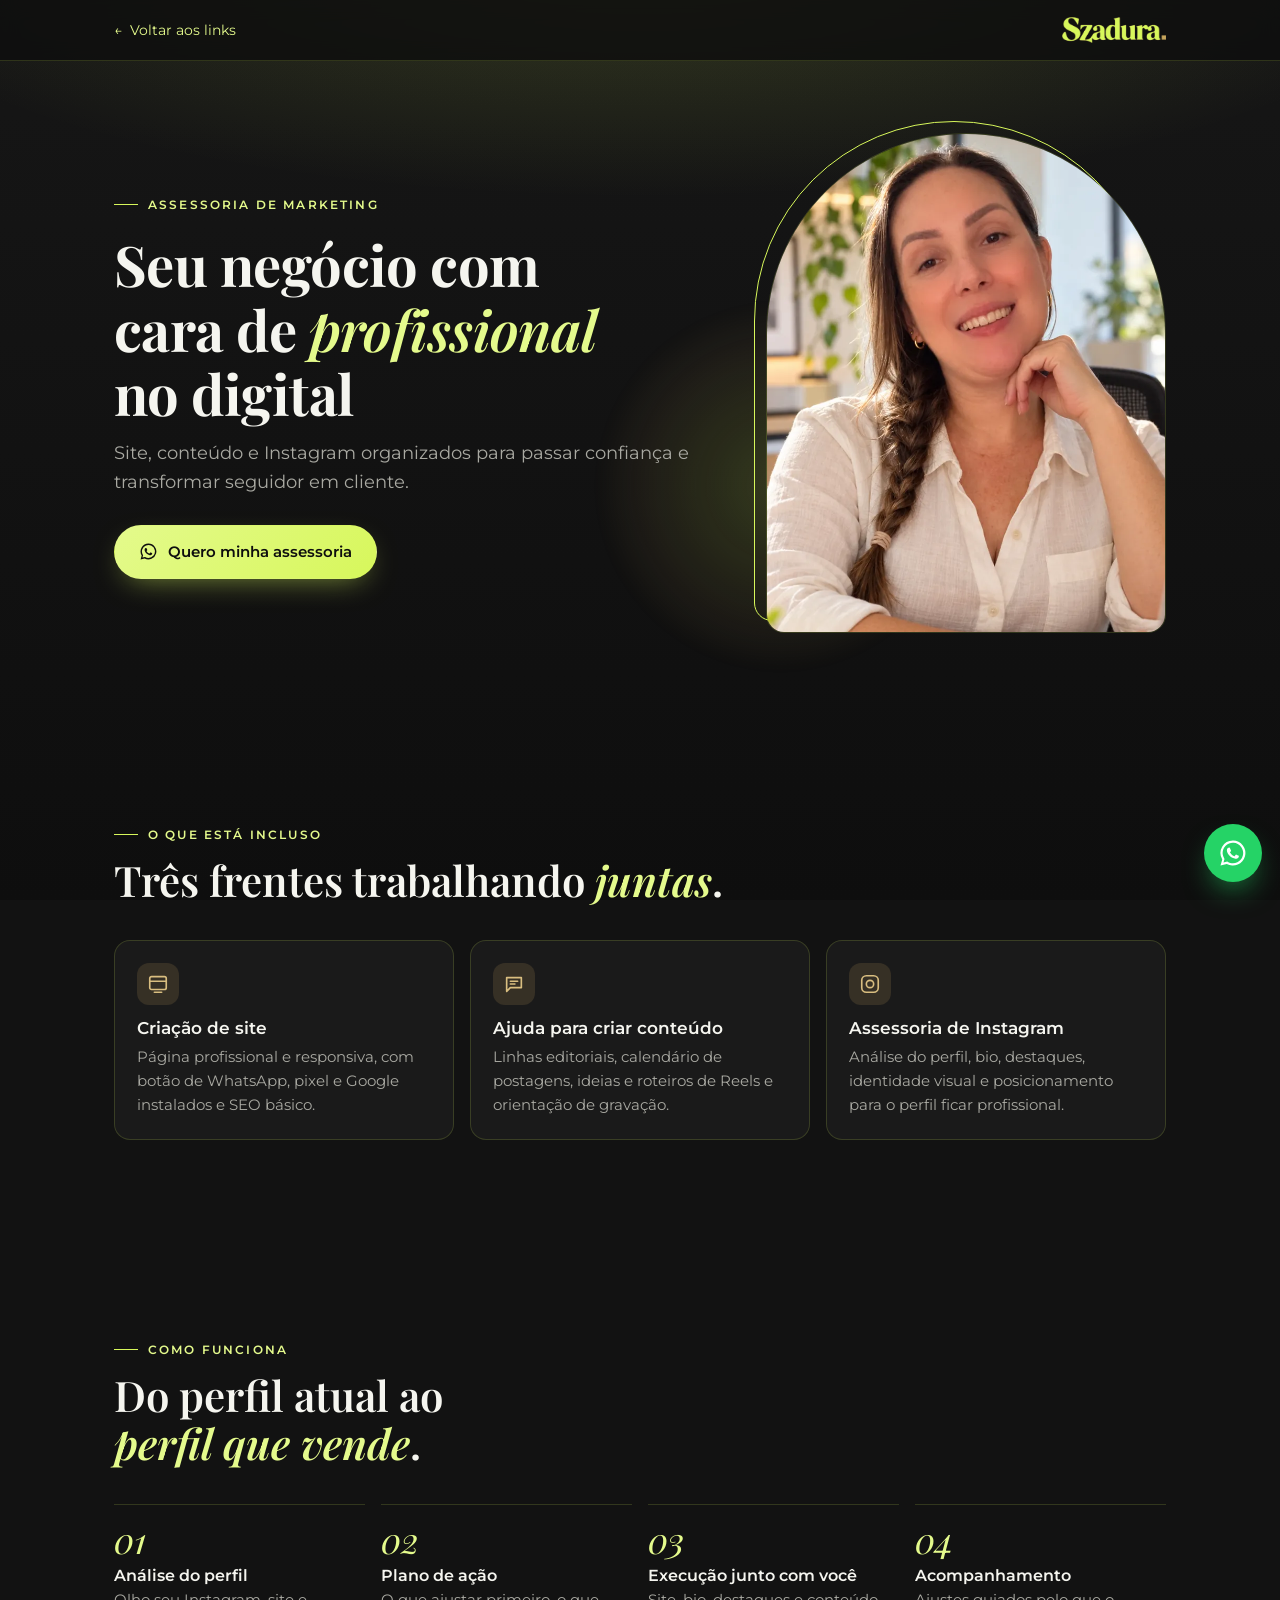
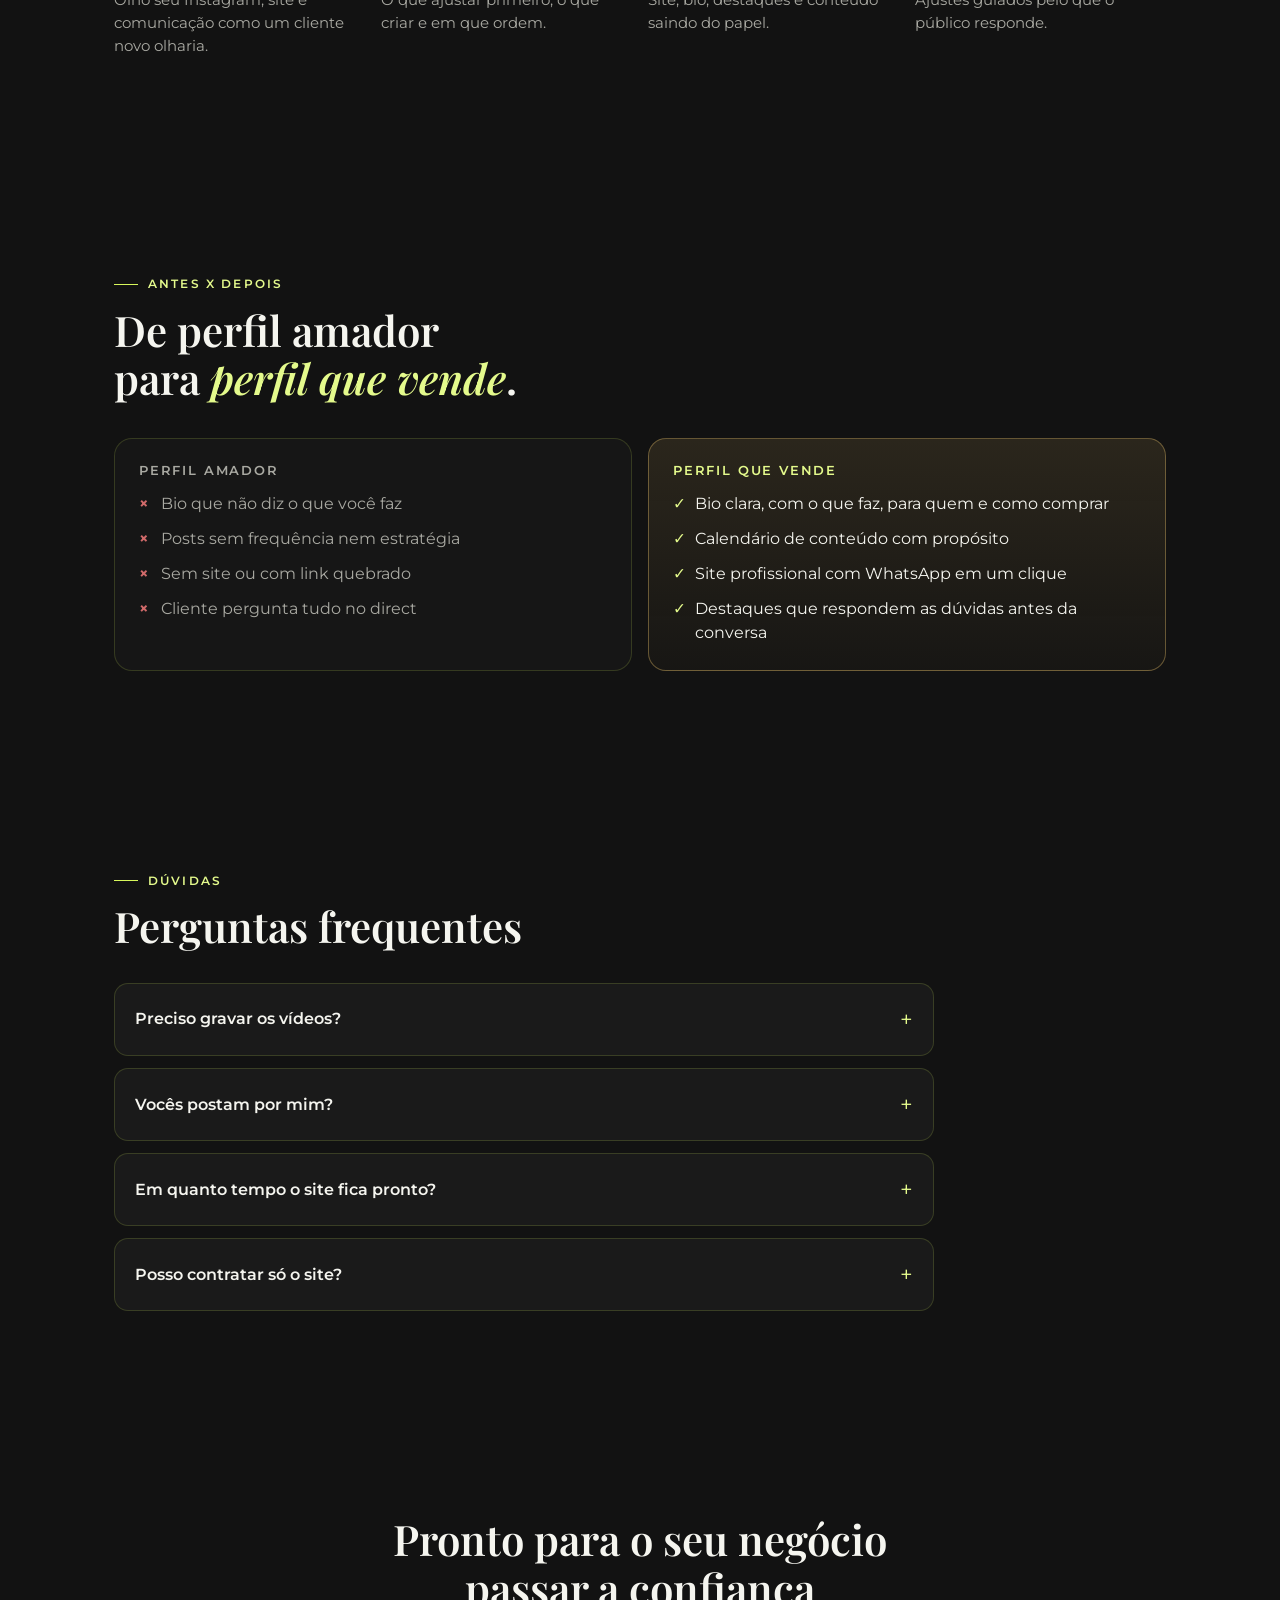
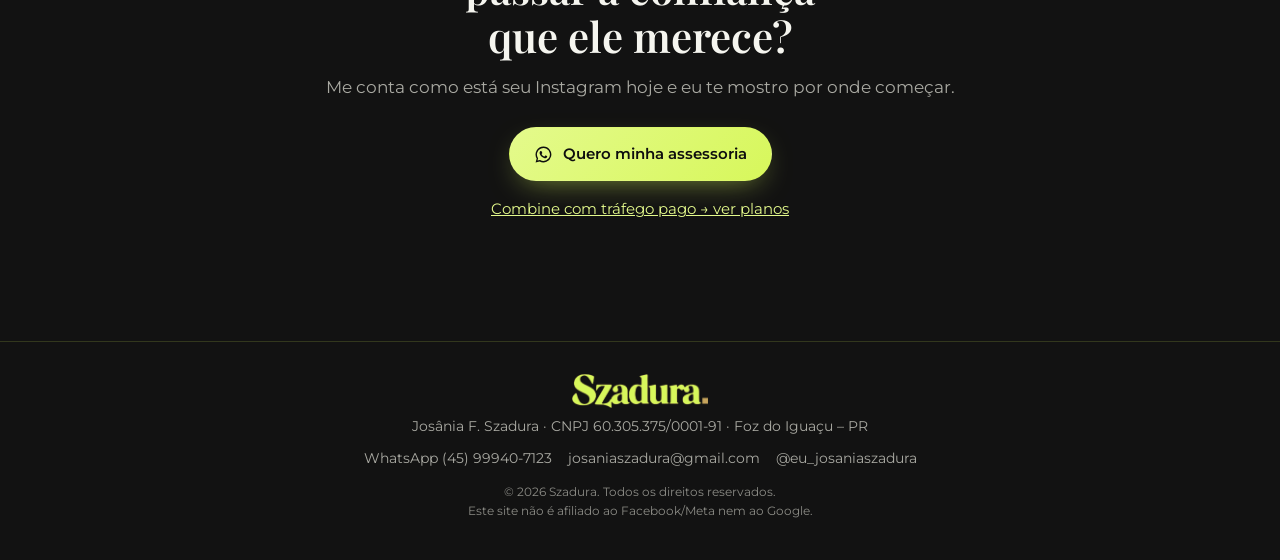
==== commit 4de128dd: "Site Szadura: aplica a versão da placa (SZ dourado, Szadura. em lima) - Logo oficial em PNG no topo " ====
--- a/site/assessoria-de-marketing/index.html
+++ b/site/assessoria-de-marketing/index.html
@@ -16,7 +16,7 @@
 <meta property="og:url" content="https://josaniaszadura.com.br/assessoria-de-marketing/">
 <meta property="og:image" content="https://josaniaszadura.com.br/assets/img/og.jpg">
 <meta name="twitter:card" content="summary_large_image">
-<meta name="theme-color" content="#0B0B0B">
+<meta name="theme-color" content="#0E0E0E">
 <link rel="icon" type="image/png" href="../assets/img/favicon.png">
 <link rel="apple-touch-icon" href="../assets/img/apple-touch-icon.png">
 <link rel="preconnect" href="https://fonts.googleapis.com">
@@ -33,7 +33,7 @@
 <header class="topbar">
   <div class="wrap row">
     <a class='back' href='/'><span aria-hidden="true">←</span> Voltar aos links</a>
-    <span class="logo-word" aria-label="Szadura">Szadura<span class="dot">.</span></span>
+    <span class="logo-word"><img src="../assets/img/logo-szadura.png" alt="Szadura" width="561" height="140"></span>
   </div>
 </header>
 <main>
@@ -104,7 +104,7 @@
 </main>
 <footer class="footer">
   <div class="wrap">
-    <div class="brand">Szadura<span class="dot">.</span></div>
+    <div class="brand"><img src="../assets/img/logo-szadura.png" alt="Szadura" loading="lazy" width="561" height="140"></div>
     <p>Josânia F. Szadura · CNPJ 60.305.375/0001-91 · Foz do Iguaçu – PR</p>
     <div class="contacts">
       <a href="#" data-whats="Olá, Josânia! Vim pelo site e quero falar com a Szadura.">WhatsApp (45) 99940-7123</a>
--- a/site/assets/css/style.css
+++ b/site/assets/css/style.css
@@ -1,7 +1,7 @@
 /* Szadura · Links e páginas de serviço
    Verde lima é a cor principal, dourado nos detalhes, fundo preto. */
 :root{
-  --bg-1:#171717; --bg-2:#0B0B0B;
+  --bg-1:#161616; --bg-2:#0E0E0E;
   --gold:#D7F75B; --gold-light:#E4FA8C;
   --blue:#C6A45C; --blue-light:#D9BE80;
   --text:#F5F5EF; --muted:#A9A9A2;
@@ -40,7 +40,7 @@
   transition:transform .2s ease,box-shadow .2s ease,background .2s ease}
 .btn:hover{transform:translateY(-2px)}
 .btn svg{width:19px;height:19px;flex:none}
-.btn-gold{background:linear-gradient(135deg,var(--gold-light),var(--gold));color:#0B0B0B;box-shadow:0 10px 30px -12px rgba(215,247,91,.6)}
+.btn-gold{background:linear-gradient(135deg,var(--gold-light),var(--gold));color:#0E0E0E;box-shadow:0 10px 30px -12px rgba(215,247,91,.6)}
 .btn-outline{border-color:var(--gold);color:var(--gold-light);background:transparent}
 .btn-outline:hover{background:rgba(215,247,91,.08)}
 .btn-wa{background:var(--whatsapp);color:#062b14}
@@ -68,7 +68,7 @@
 .lcard .photo{position:absolute;inset:0 0 0 auto;width:55%;z-index:-2;background:linear-gradient(160deg,rgba(var(--c-rgb),.45),var(--bg-2))}
 .lcard .photo img{width:100%;height:100%;object-fit:cover;object-position:50% 15%}
 .lcard::before{content:"";position:absolute;inset:0;z-index:-1;
-  background:linear-gradient(90deg,var(--bg-2) 0%,var(--bg-2) 42%,rgba(11,11,11,.75) 58%,rgba(11,11,11,0) 85%)}
+  background:linear-gradient(90deg,var(--bg-2) 0%,var(--bg-2) 42%,rgba(14,14,14,.75) 58%,rgba(14,14,14,0) 85%)}
 .lcard::after{content:"";position:absolute;left:-60px;bottom:-80px;width:260px;height:220px;z-index:-1;border-radius:50%;
   background:radial-gradient(closest-side,rgba(var(--c-rgb),.38),transparent);transition:opacity .25s ease,transform .25s ease;opacity:.75}
 .lcard:hover{transform:translateY(-3px);border-color:var(--gold-light);box-shadow:0 18px 40px -22px rgba(var(--c-rgb),.7)}
@@ -77,22 +77,23 @@
 .tag{display:inline-block;font-size:11px;font-weight:600;letter-spacing:.14em;text-transform:uppercase;color:var(--c,var(--gold-light));
   border:1px solid currentColor;border-radius:999px;padding:4px 11px}
 .lcard h2{font-family:var(--f-card);font-weight:800;font-size:clamp(19px,5.4vw,26px);line-height:1.12;color:#fff}
-.pill{display:inline-flex;align-items:center;gap:8px;font-size:13.5px;font-weight:600;padding:9px 16px;border-radius:999px;background:var(--c);color:#0B0B0B}
+.pill{display:inline-flex;align-items:center;gap:8px;font-size:13.5px;font-weight:600;padding:9px 16px;border-radius:999px;background:var(--c);color:#0E0E0E}
 .lcard.long h2{font-size:clamp(16px,4.4vw,20px)}
 .lcard.c-gold{--c:var(--gold);--c-rgb:215,247,91}
 .lcard.c-blue{--c:var(--blue-light);--c-rgb:198,164,92}
-.lcard.c-blue .pill{color:#0B0B0B}
+.lcard.c-blue .pill{color:#0E0E0E}
 .lcard.c-goldlt{--c:var(--gold-light);--c-rgb:228,250,140}
 .lcard.c-wa{--c:var(--whatsapp);--c-rgb:37,211,102}
 .links .btn-outline{margin-top:20px}
 
 /* ---------- páginas internas ---------- */
-.topbar{position:sticky;top:0;z-index:30;background:rgba(11,11,11,.82);backdrop-filter:blur(10px);border-bottom:1px solid var(--card-border);padding-top:env(safe-area-inset-top,0px)}
+.topbar{position:sticky;top:0;z-index:30;background:rgba(14,14,14,.82);backdrop-filter:blur(10px);border-bottom:1px solid var(--card-border);padding-top:env(safe-area-inset-top,0px)}
 .topbar .row{display:flex;align-items:center;justify-content:space-between;gap:12px;height:60px}
 .back{display:inline-flex;align-items:center;gap:8px;font-size:14px;color:var(--gold-light);text-decoration:none}
 .back:hover{color:var(--text)}
-.logo-word{font-family:var(--f-display);font-weight:800;font-size:26px;line-height:1;letter-spacing:-.02em;color:var(--text);text-decoration:none}
-.logo-word .dot,.footer .brand .dot{color:var(--blue)}
+.logo-word{display:inline-flex;align-items:center}
+.logo-word img{height:26px;width:auto}
+.footer .brand img{height:34px;width:auto;margin-inline:auto}
 
 section{padding-block:clamp(56px,8vw,96px)}
 .eyebrow{display:inline-flex;align-items:center;gap:10px;font-size:12px;font-weight:600;letter-spacing:.18em;text-transform:uppercase;color:var(--gold-light)}
@@ -142,7 +143,7 @@
 .timeline::before{content:"";position:absolute;left:23px;top:10px;bottom:10px;width:2px;background:linear-gradient(var(--gold),var(--blue-light))}
 .timeline li{position:relative;display:grid;grid-template-columns:48px 1fr;gap:18px;align-items:start}
 .timeline li::before{counter-increment:t;content:counter(t);width:48px;height:48px;border-radius:50%;display:grid;place-items:center;
-  font-family:var(--f-display);font-weight:700;font-size:20px;color:#0B0B0B;background:linear-gradient(135deg,var(--gold-light),var(--gold));
+  font-family:var(--f-display);font-weight:700;font-size:20px;color:#0E0E0E;background:linear-gradient(135deg,var(--gold-light),var(--gold));
   box-shadow:0 0 0 6px var(--bg-1),0 0 0 7px var(--card-border);position:relative;z-index:1}
 .timeline .tl{background:var(--surface);border:1px solid var(--card-border);border-radius:14px;padding:16px 20px;transition:border-color .2s ease,background .2s ease}
 .timeline li:hover .tl{border-color:var(--gold);background:var(--surface-2)}
@@ -159,7 +160,7 @@
 .plan li::before{content:"";position:absolute;left:3px;top:4px;width:6px;height:11px;border-right:2px solid var(--gold-light);border-bottom:2px solid var(--gold-light);transform:rotate(45deg)}
 .plan li.all{color:var(--gold-light);font-weight:600}
 .plan.star{border:1.5px solid var(--gold);background:linear-gradient(180deg,rgba(215,247,91,.12),rgba(215,247,91,.02));box-shadow:0 30px 60px -36px rgba(215,247,91,.6)}
-.badge{position:absolute;top:-13px;left:50%;transform:translateX(-50%);white-space:nowrap;font-size:12px;font-weight:600;padding:5px 14px;border-radius:999px;background:linear-gradient(135deg,var(--gold-light),var(--gold));color:#0B0B0B}
+.badge{position:absolute;top:-13px;left:50%;transform:translateX(-50%);white-space:nowrap;font-size:12px;font-weight:600;padding:5px 14px;border-radius:999px;background:linear-gradient(135deg,var(--gold-light),var(--gold));color:#0E0E0E}
 .note{margin-top:18px;font-size:14px;color:var(--muted)}
 @media (max-width:900px){.plans{grid-template-columns:1fr;max-width:480px;margin-inline:auto}.plan.star{margin-block:8px}}
 
@@ -206,7 +207,7 @@
 
 /* rodapé */
 .footer{border-top:1px solid var(--card-border);padding-block:32px 40px;margin-top:24px;text-align:center;color:var(--muted);font-size:13.5px}
-.footer .brand{font-family:var(--f-display);font-size:28px;color:var(--text);font-weight:800;letter-spacing:-.02em}
+.footer .brand{display:flex;justify-content:center}
 .footer p{margin-top:8px}
 .footer .contacts{display:flex;flex-wrap:wrap;justify-content:center;gap:6px 16px;margin-top:10px}
 .footer a{text-decoration:none}.footer a:hover{color:var(--text)}
@@ -250,10 +251,10 @@
 .rcard p{font-size:14px;color:var(--muted)}
 .rshot{margin-top:auto;display:block;padding:0;border:1px solid var(--card-border);border-radius:10px;overflow:hidden;background:#fff;cursor:zoom-in;position:relative;font:inherit}
 .rshot img{width:100%;height:auto}
-.rshot span{position:absolute;right:8px;bottom:8px;font-size:11px;font-weight:600;color:#0B0B0B;background:var(--gold-light);border-radius:999px;padding:3px 9px}
+.rshot span{position:absolute;right:8px;bottom:8px;font-size:11px;font-weight:600;color:#0E0E0E;background:var(--gold-light);border-radius:999px;padding:3px 9px}
 .rnote{font-size:12.5px;color:var(--muted);margin-top:4px}
 dialog.zoom{max-width:min(96vw,1000px);width:auto;padding:0;border:1px solid var(--gold);border-radius:14px;background:#fff;overflow:visible}
-dialog.zoom::backdrop{background:rgba(11,11,11,.85)}
+dialog.zoom::backdrop{background:rgba(14,14,14,.85)}
 dialog.zoom img{display:block;max-width:100%;max-height:85vh;width:auto;border-radius:14px}
 .zclose{position:absolute;top:-16px;right:-12px;width:36px;height:36px;border-radius:50%;border:1px solid var(--gold);background:var(--bg-1);color:var(--text);font-size:22px;line-height:1;cursor:pointer}
 
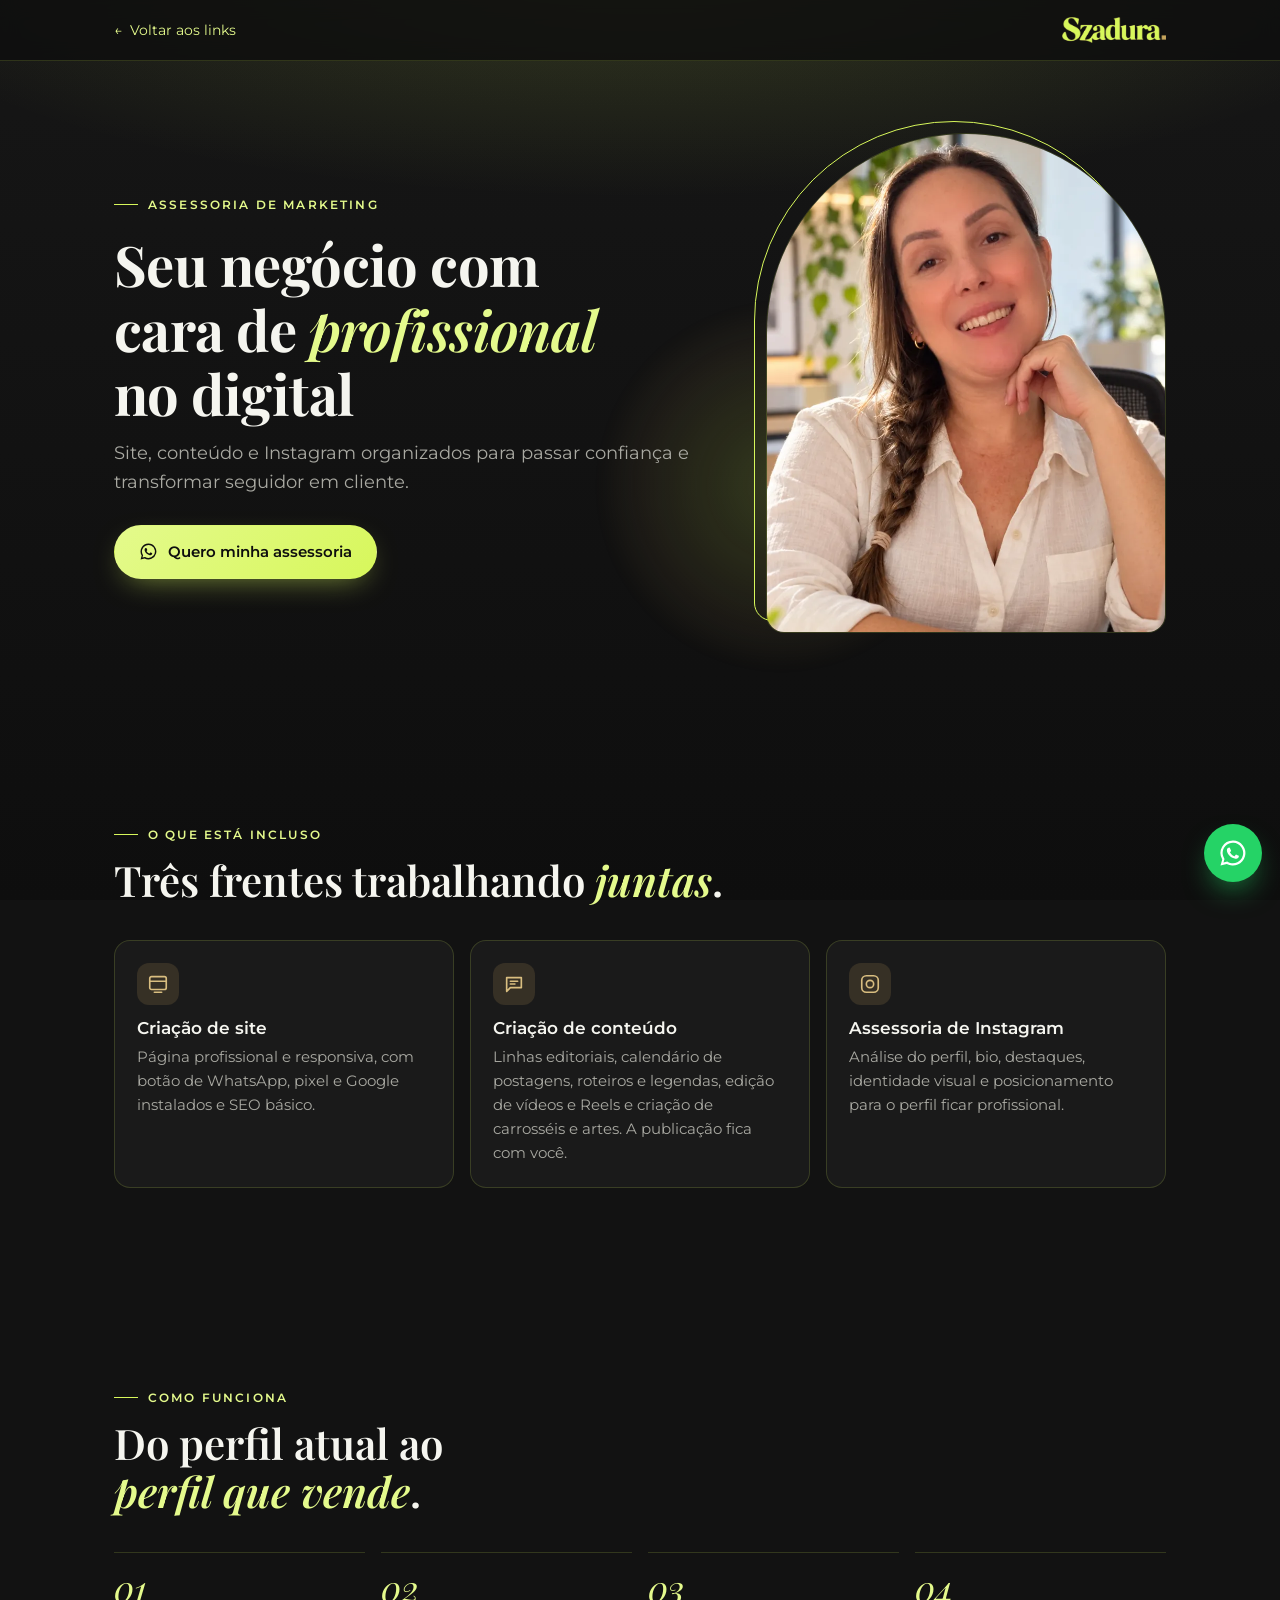
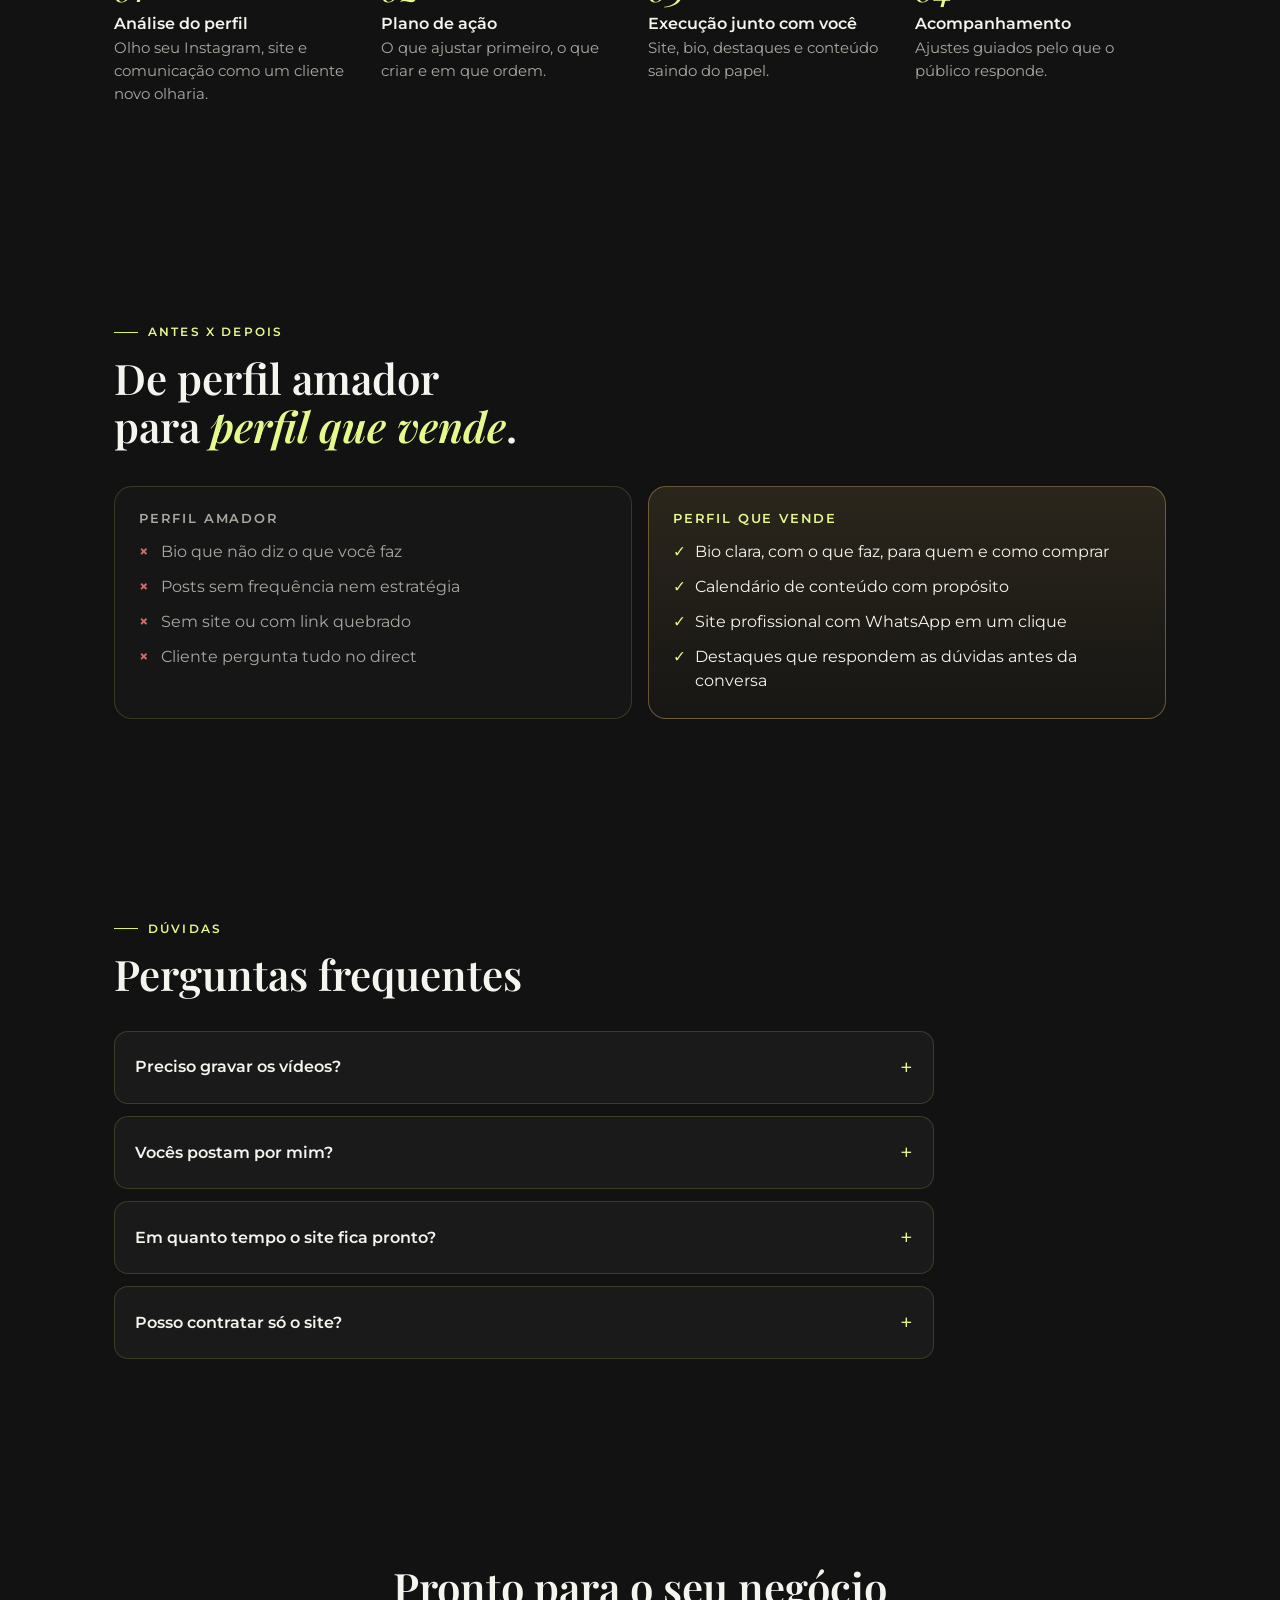
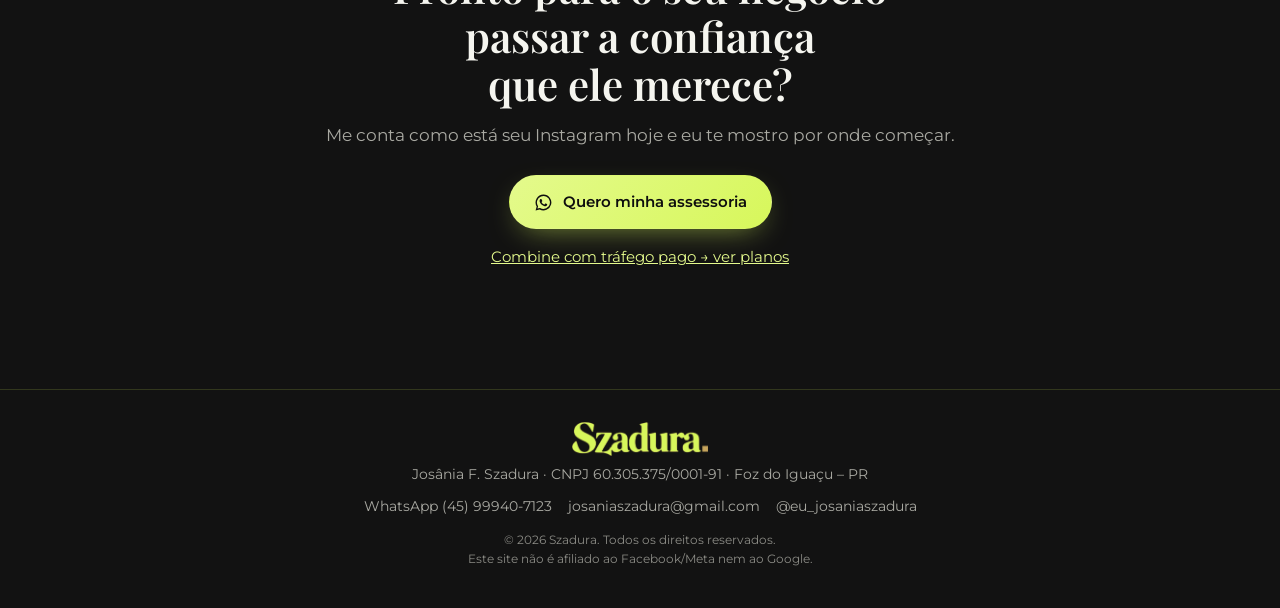
==== commit 0e6d9f5e: "Site alinhado à proposta comercial: planos Essencial, Estratégico e Premium - Tráfego pago: novos no" ====
--- a/site/assessoria-de-marketing/index.html
+++ b/site/assessoria-de-marketing/index.html
@@ -43,7 +43,7 @@
       <span class="eyebrow">Assessoria de marketing</span>
       <h1>Seu negócio com cara de <em>profissional</em> no digital</h1>
       <p class="lead">Site, conteúdo e Instagram organizados para passar confiança e transformar seguidor em cliente.</p>
-      <div class="ctas"><a class="btn btn-gold" href="#" data-whats="Olá, Josânia! Quero saber mais sobre a Assessoria de Marketing."><svg viewBox="0 0 24 24" fill="currentColor" aria-hidden="true"><path d="M12 2a10 10 0 0 0-8.6 15.1L2 22l5-1.3A10 10 0 1 0 12 2zm0 18.2c-1.5 0-3-.4-4.3-1.2l-.3-.2-3 .8.8-2.9-.2-.3A8.2 8.2 0 1 1 12 20.2zm4.5-6.1c-.2-.1-1.5-.7-1.7-.8-.2-.1-.4-.1-.6.1l-.8 1c-.1.2-.3.2-.5.1a6.7 6.7 0 0 1-3.3-2.9c-.2-.4.3-.4.8-1.3.1-.2 0-.3 0-.4l-.8-1.8c-.2-.5-.4-.4-.6-.4h-.5c-.2 0-.4.1-.6.3-.2.2-.8.8-.8 2s.8 2.3.9 2.5c.1.2 1.6 2.5 4 3.5 1.5.6 2.1.7 2.8.6.5-.1 1.5-.6 1.7-1.2.2-.6.2-1.1.1-1.2l-.1-.4z"/></svg>Quero minha assessoria</a></div>
+      <div class="ctas"><a class="btn btn-gold" href="https://wa.me/5545999407123" target="_blank" rel="noopener" data-whats="Olá, Josânia! Quero saber mais sobre a Assessoria de Marketing."><svg viewBox="0 0 24 24" fill="currentColor" aria-hidden="true"><path d="M12 2a10 10 0 0 0-8.6 15.1L2 22l5-1.3A10 10 0 1 0 12 2zm0 18.2c-1.5 0-3-.4-4.3-1.2l-.3-.2-3 .8.8-2.9-.2-.3A8.2 8.2 0 1 1 12 20.2zm4.5-6.1c-.2-.1-1.5-.7-1.7-.8-.2-.1-.4-.1-.6.1l-.8 1c-.1.2-.3.2-.5.1a6.7 6.7 0 0 1-3.3-2.9c-.2-.4.3-.4.8-1.3.1-.2 0-.3 0-.4l-.8-1.8c-.2-.5-.4-.4-.6-.4h-.5c-.2 0-.4.1-.6.3-.2.2-.8.8-.8 2s.8 2.3.9 2.5c.1.2 1.6 2.5 4 3.5 1.5.6 2.1.7 2.8.6.5-.1 1.5-.6 1.7-1.2.2-.6.2-1.1.1-1.2l-.1-.4z"/></svg>Quero minha assessoria</a></div>
     </div>
     <div class="hero-photo"><img src="../assets/img/josania-2.webp" alt="Josânia Szadura trabalhando no computador" width="400" height="500"></div>
   </div>
@@ -54,7 +54,7 @@
     <h2 class="h2">Três frentes trabalhando <em>juntas</em>.</h2>
     <div class="grid g3">
       <div class="box"><span class="icon"><svg viewBox="0 0 24 24" fill="none" stroke="currentColor" stroke-width="1.8" stroke-linecap="round" stroke-linejoin="round" aria-hidden="true"><rect x="3" y="4" width="18" height="14" rx="2"/><path d="M3 9h18M8 21h8"/></svg></span><h3>Criação de site</h3><p>Página profissional e responsiva, com botão de WhatsApp, pixel e Google instalados e SEO básico.</p></div>
-      <div class="box"><span class="icon"><svg viewBox="0 0 24 24" fill="none" stroke="currentColor" stroke-width="1.8" stroke-linecap="round" stroke-linejoin="round" aria-hidden="true"><path d="M4 5h16v11H8l-4 4z"/><path d="M8 9h8M8 12h5"/></svg></span><h3>Ajuda para criar conteúdo</h3><p>Linhas editoriais, calendário de postagens, ideias e roteiros de Reels e orientação de gravação.</p></div>
+      <div class="box"><span class="icon"><svg viewBox="0 0 24 24" fill="none" stroke="currentColor" stroke-width="1.8" stroke-linecap="round" stroke-linejoin="round" aria-hidden="true"><path d="M4 5h16v11H8l-4 4z"/><path d="M8 9h8M8 12h5"/></svg></span><h3>Criação de conteúdo</h3><p>Linhas editoriais, calendário de postagens, roteiros e legendas, edição de vídeos e Reels e criação de carrosséis e artes. A publicação fica com você.</p></div>
       <div class="box"><span class="icon"><svg viewBox="0 0 24 24" fill="none" stroke="currentColor" stroke-width="1.8" stroke-linecap="round" stroke-linejoin="round" aria-hidden="true"><rect x="3" y="3" width="18" height="18" rx="5"/><circle cx="12" cy="12" r="4"/></svg></span><h3>Assessoria de Instagram</h3><p>Análise do perfil, bio, destaques, identidade visual e posicionamento para o perfil ficar profissional.</p></div>
     </div>
   </div>
@@ -87,7 +87,7 @@
     <h2 class="h2">Perguntas frequentes</h2>
 <div class="faq">
   <details><summary>Preciso gravar os vídeos?</summary><p>Sim, a gravação fica com você, porque ninguém mostra o seu negócio melhor do que quem está nele. Eu passo roteiros e orientação de gravação para facilitar.</p></details>
-  <details><summary>Vocês postam por mim?</summary><p>Não. A publicação fica com você. Eu entrego a estratégia, o calendário, as ideias e os roteiros, e oriento a gravação para você postar com segurança.</p></details>
+  <details><summary>Vocês postam por mim?</summary><p>Não. A publicação dos conteúdos fica com você. Eu entrego a estratégia, o calendário, os roteiros e as legendas, faço a edição dos vídeos e Reels e crio os carrosséis e as artes, tudo pronto para você postar.</p></details>
   <details><summary>Em quanto tempo o site fica pronto?</summary><p>Em até 20 dias, com planejamento, textos, design e ajustes.</p></details>
   <details><summary>Posso contratar só o site?</summary><p>Pode. Me chama no WhatsApp que eu te passo as opções.</p></details>
 </div>
@@ -97,7 +97,7 @@
   <div class="wrap">
     <h2 class="h2">Pronto para o seu negócio passar a confiança que ele merece?</h2>
     <p class="lead">Me conta como está seu Instagram hoje e eu te mostro por onde começar.</p>
-    <a class="btn btn-gold" href="#" data-whats="Olá, Josânia! Quero saber mais sobre a Assessoria de Marketing."><svg viewBox="0 0 24 24" fill="currentColor" aria-hidden="true"><path d="M12 2a10 10 0 0 0-8.6 15.1L2 22l5-1.3A10 10 0 1 0 12 2zm0 18.2c-1.5 0-3-.4-4.3-1.2l-.3-.2-3 .8.8-2.9-.2-.3A8.2 8.2 0 1 1 12 20.2zm4.5-6.1c-.2-.1-1.5-.7-1.7-.8-.2-.1-.4-.1-.6.1l-.8 1c-.1.2-.3.2-.5.1a6.7 6.7 0 0 1-3.3-2.9c-.2-.4.3-.4.8-1.3.1-.2 0-.3 0-.4l-.8-1.8c-.2-.5-.4-.4-.6-.4h-.5c-.2 0-.4.1-.6.3-.2.2-.8.8-.8 2s.8 2.3.9 2.5c.1.2 1.6 2.5 4 3.5 1.5.6 2.1.7 2.8.6.5-.1 1.5-.6 1.7-1.2.2-.6.2-1.1.1-1.2l-.1-.4z"/></svg>Quero minha assessoria</a>
+    <a class="btn btn-gold" href="https://wa.me/5545999407123" target="_blank" rel="noopener" data-whats="Olá, Josânia! Quero saber mais sobre a Assessoria de Marketing."><svg viewBox="0 0 24 24" fill="currentColor" aria-hidden="true"><path d="M12 2a10 10 0 0 0-8.6 15.1L2 22l5-1.3A10 10 0 1 0 12 2zm0 18.2c-1.5 0-3-.4-4.3-1.2l-.3-.2-3 .8.8-2.9-.2-.3A8.2 8.2 0 1 1 12 20.2zm4.5-6.1c-.2-.1-1.5-.7-1.7-.8-.2-.1-.4-.1-.6.1l-.8 1c-.1.2-.3.2-.5.1a6.7 6.7 0 0 1-3.3-2.9c-.2-.4.3-.4.8-1.3.1-.2 0-.3 0-.4l-.8-1.8c-.2-.5-.4-.4-.6-.4h-.5c-.2 0-.4.1-.6.3-.2.2-.8.8-.8 2s.8 2.3.9 2.5c.1.2 1.6 2.5 4 3.5 1.5.6 2.1.7 2.8.6.5-.1 1.5-.6 1.7-1.2.2-.6.2-1.1.1-1.2l-.1-.4z"/></svg>Quero minha assessoria</a>
     <a class='sub-link' href='/trafego-pago/'>Combine com tráfego pago → ver planos</a>
   </div>
 </section>
@@ -107,14 +107,14 @@
     <div class="brand"><img src="../assets/img/logo-szadura.png" alt="Szadura" loading="lazy" width="561" height="140"></div>
     <p>Josânia F. Szadura · CNPJ 60.305.375/0001-91 · Foz do Iguaçu – PR</p>
     <div class="contacts">
-      <a href="#" data-whats="Olá, Josânia! Vim pelo site e quero falar com a Szadura.">WhatsApp (45) 99940-7123</a>
+      <a href="https://wa.me/5545999407123" target="_blank" rel="noopener" data-whats="Olá, Josânia! Vim pelo site e quero falar com a Szadura.">WhatsApp (45) 99940-7123</a>
       <span>josaniaszadura@gmail.com</span>
       <a href="https://www.instagram.com/eu_josaniaszadura/" target="_blank" rel="noopener">@eu_josaniaszadura</a>
     </div>
     <small>© 2026 Szadura. Todos os direitos reservados.<br>Este site não é afiliado ao Facebook/Meta nem ao Google.</small>
   </div>
 </footer>
-<a class="wa-float" href="#" data-whats="Olá, Josânia! Quero saber mais sobre a Assessoria de Marketing." aria-label="Falar com a Josânia no WhatsApp"><svg viewBox="0 0 24 24" fill="currentColor" aria-hidden="true"><path d="M12 2a10 10 0 0 0-8.6 15.1L2 22l5-1.3A10 10 0 1 0 12 2zm0 18.2c-1.5 0-3-.4-4.3-1.2l-.3-.2-3 .8.8-2.9-.2-.3A8.2 8.2 0 1 1 12 20.2zm4.5-6.1c-.2-.1-1.5-.7-1.7-.8-.2-.1-.4-.1-.6.1l-.8 1c-.1.2-.3.2-.5.1a6.7 6.7 0 0 1-3.3-2.9c-.2-.4.3-.4.8-1.3.1-.2 0-.3 0-.4l-.8-1.8c-.2-.5-.4-.4-.6-.4h-.5c-.2 0-.4.1-.6.3-.2.2-.8.8-.8 2s.8 2.3.9 2.5c.1.2 1.6 2.5 4 3.5 1.5.6 2.1.7 2.8.6.5-.1 1.5-.6 1.7-1.2.2-.6.2-1.1.1-1.2l-.1-.4z"/></svg></a>
+<a class="wa-float" href="https://wa.me/5545999407123" target="_blank" rel="noopener" data-whats="Olá, Josânia! Quero saber mais sobre a Assessoria de Marketing." aria-label="Falar com a Josânia no WhatsApp"><svg viewBox="0 0 24 24" fill="currentColor" aria-hidden="true"><path d="M12 2a10 10 0 0 0-8.6 15.1L2 22l5-1.3A10 10 0 1 0 12 2zm0 18.2c-1.5 0-3-.4-4.3-1.2l-.3-.2-3 .8.8-2.9-.2-.3A8.2 8.2 0 1 1 12 20.2zm4.5-6.1c-.2-.1-1.5-.7-1.7-.8-.2-.1-.4-.1-.6.1l-.8 1c-.1.2-.3.2-.5.1a6.7 6.7 0 0 1-3.3-2.9c-.2-.4.3-.4.8-1.3.1-.2 0-.3 0-.4l-.8-1.8c-.2-.5-.4-.4-.6-.4h-.5c-.2 0-.4.1-.6.3-.2.2-.8.8-.8 2s.8 2.3.9 2.5c.1.2 1.6 2.5 4 3.5 1.5.6 2.1.7 2.8.6.5-.1 1.5-.6 1.7-1.2.2-.6.2-1.1.1-1.2l-.1-.4z"/></svg></a>
 <script src="../assets/js/main.js"></script>
 </body>
 </html>
--- a/site/assets/css/style.css
+++ b/site/assets/css/style.css
@@ -48,16 +48,20 @@
 
 /* ---------- página de links ---------- */
 .links{max-width:525px;margin-inline:auto;padding:44px 16px 96px}
-.profile{text-align:center;display:grid;justify-items:center;gap:6px}
-.avatar{width:120px;height:120px;border-radius:50%;object-fit:cover;border:1.5px solid var(--gold);padding:3px;background:var(--bg-1);box-shadow:0 0 0 6px rgba(215,247,91,.08)}
-.profile h1{font-family:var(--f-display);font-weight:600;font-size:40px;letter-spacing:-.01em;margin-top:14px}
-@media (min-width:768px){.profile h1{font-size:52px}}
-.brandline{font-size:14px;color:var(--gold-light);letter-spacing:2px;text-transform:uppercase}
-.handle{display:inline-flex;align-items:center;gap:10px;font-size:14.5px;color:var(--muted);margin-top:4px}
-.handle a{text-decoration:none}
-.handle a:hover{color:var(--text)}
-.handle .ico{display:inline-grid;place-items:center;width:30px;height:30px;border-radius:50%;border:1px solid var(--card-border);color:var(--gold-light)}
-.handle .ico svg{width:15px;height:15px}
+.profile{text-align:center;display:grid;justify-items:center;gap:18px}
+.brandmark{margin:6px 0 0;line-height:0}
+.brandmark img{height:60px;width:auto}
+@media (min-width:768px){.brandmark img{height:72px}}
+.promise{font-family:var(--f-display);font-weight:600;font-size:clamp(22px,6vw,28px);line-height:1.25;max-width:22ch;text-wrap:balance}
+.promise em{font-style:italic;color:var(--gold)}
+.founder{display:flex;align-items:center;gap:10px;padding:6px 6px 6px 6px;border:1px solid var(--card-border);border-radius:999px;background:var(--surface);text-align:left}
+.founder .avatar{width:48px;height:48px;border-radius:50%;object-fit:cover;border:1.5px solid var(--blue)}
+.founder .who{display:grid;line-height:1.25;padding-right:6px}
+.founder .who b{font-size:14.5px;font-weight:600}
+.founder .who span{font-size:12px;color:var(--muted)}
+.founder .ico{display:inline-grid;place-items:center;width:36px;height:36px;border-radius:50%;border:1px solid var(--card-border);color:var(--gold-light);flex:none}
+.founder .ico:hover{background:rgba(215,247,91,.08)}
+.founder .ico svg{width:16px;height:16px}
 .divider{display:flex;align-items:center;justify-content:center;gap:14px;margin:28px 0 20px;font-size:13px;letter-spacing:4px;color:var(--gold-light)}
 .divider::before,.divider::after{content:"";width:34px;height:1px;background:var(--gold)}
 
@@ -155,13 +159,17 @@
 .plan{position:relative;display:flex;flex-direction:column;background:var(--surface);border:1px solid var(--card-border);border-radius:20px;padding:30px 24px 26px}
 .plan .pname{font-size:12px;letter-spacing:.16em;text-transform:uppercase;font-weight:600;color:var(--gold-light)}
 .plan h3{font-family:var(--f-display);font-size:25px;font-weight:600;margin-top:8px}
-.plan ul{list-style:none;padding:0;margin:20px 0 24px;display:grid;gap:10px;flex:1}
+.plan ul{list-style:none;padding:0;margin:20px 0 24px;display:grid;gap:10px;flex:1;align-content:start}
 .plan li{position:relative;padding-left:26px;font-size:15px;line-height:1.45}
 .plan li::before{content:"";position:absolute;left:3px;top:4px;width:6px;height:11px;border-right:2px solid var(--gold-light);border-bottom:2px solid var(--gold-light);transform:rotate(45deg)}
 .plan li.all{color:var(--gold-light);font-weight:600}
 .plan.star{border:1.5px solid var(--gold);background:linear-gradient(180deg,rgba(215,247,91,.12),rgba(215,247,91,.02));box-shadow:0 30px 60px -36px rgba(215,247,91,.6)}
 .badge{position:absolute;top:-13px;left:50%;transform:translateX(-50%);white-space:nowrap;font-size:12px;font-weight:600;padding:5px 14px;border-radius:999px;background:linear-gradient(135deg,var(--gold-light),var(--gold));color:#0E0E0E}
 .note{margin-top:18px;font-size:14px;color:var(--muted)}
+.plat-note{margin-top:28px;max-width:820px;border-color:var(--gold)}
+.plat-note p{margin:0;color:var(--text);font-size:15.5px}
+.plat-note b{color:var(--gold-light)}
+.pobs{margin:-8px 0 20px;font-size:13.5px;color:var(--muted);font-style:italic}
 @media (max-width:900px){.plans{grid-template-columns:1fr;max-width:480px;margin-inline:auto}.plan.star{margin-block:8px}}
 
 /* antes x depois */
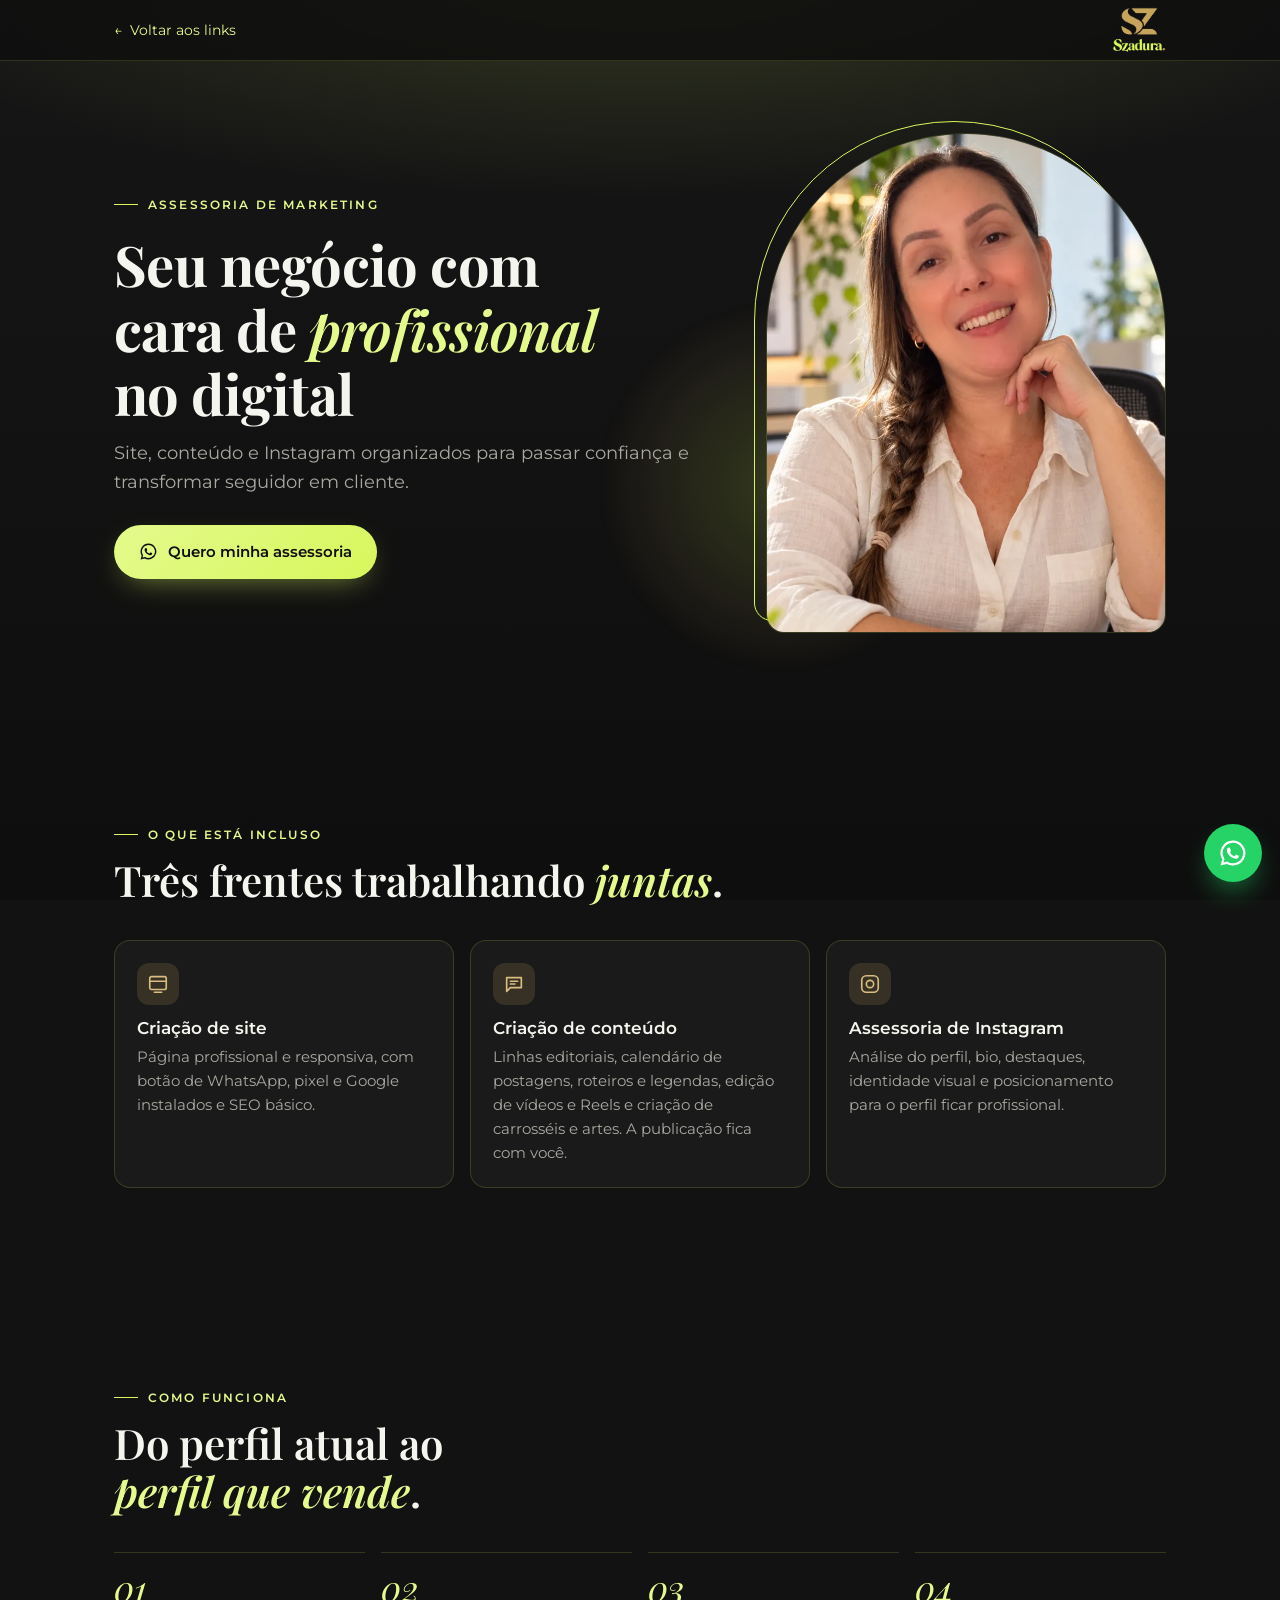
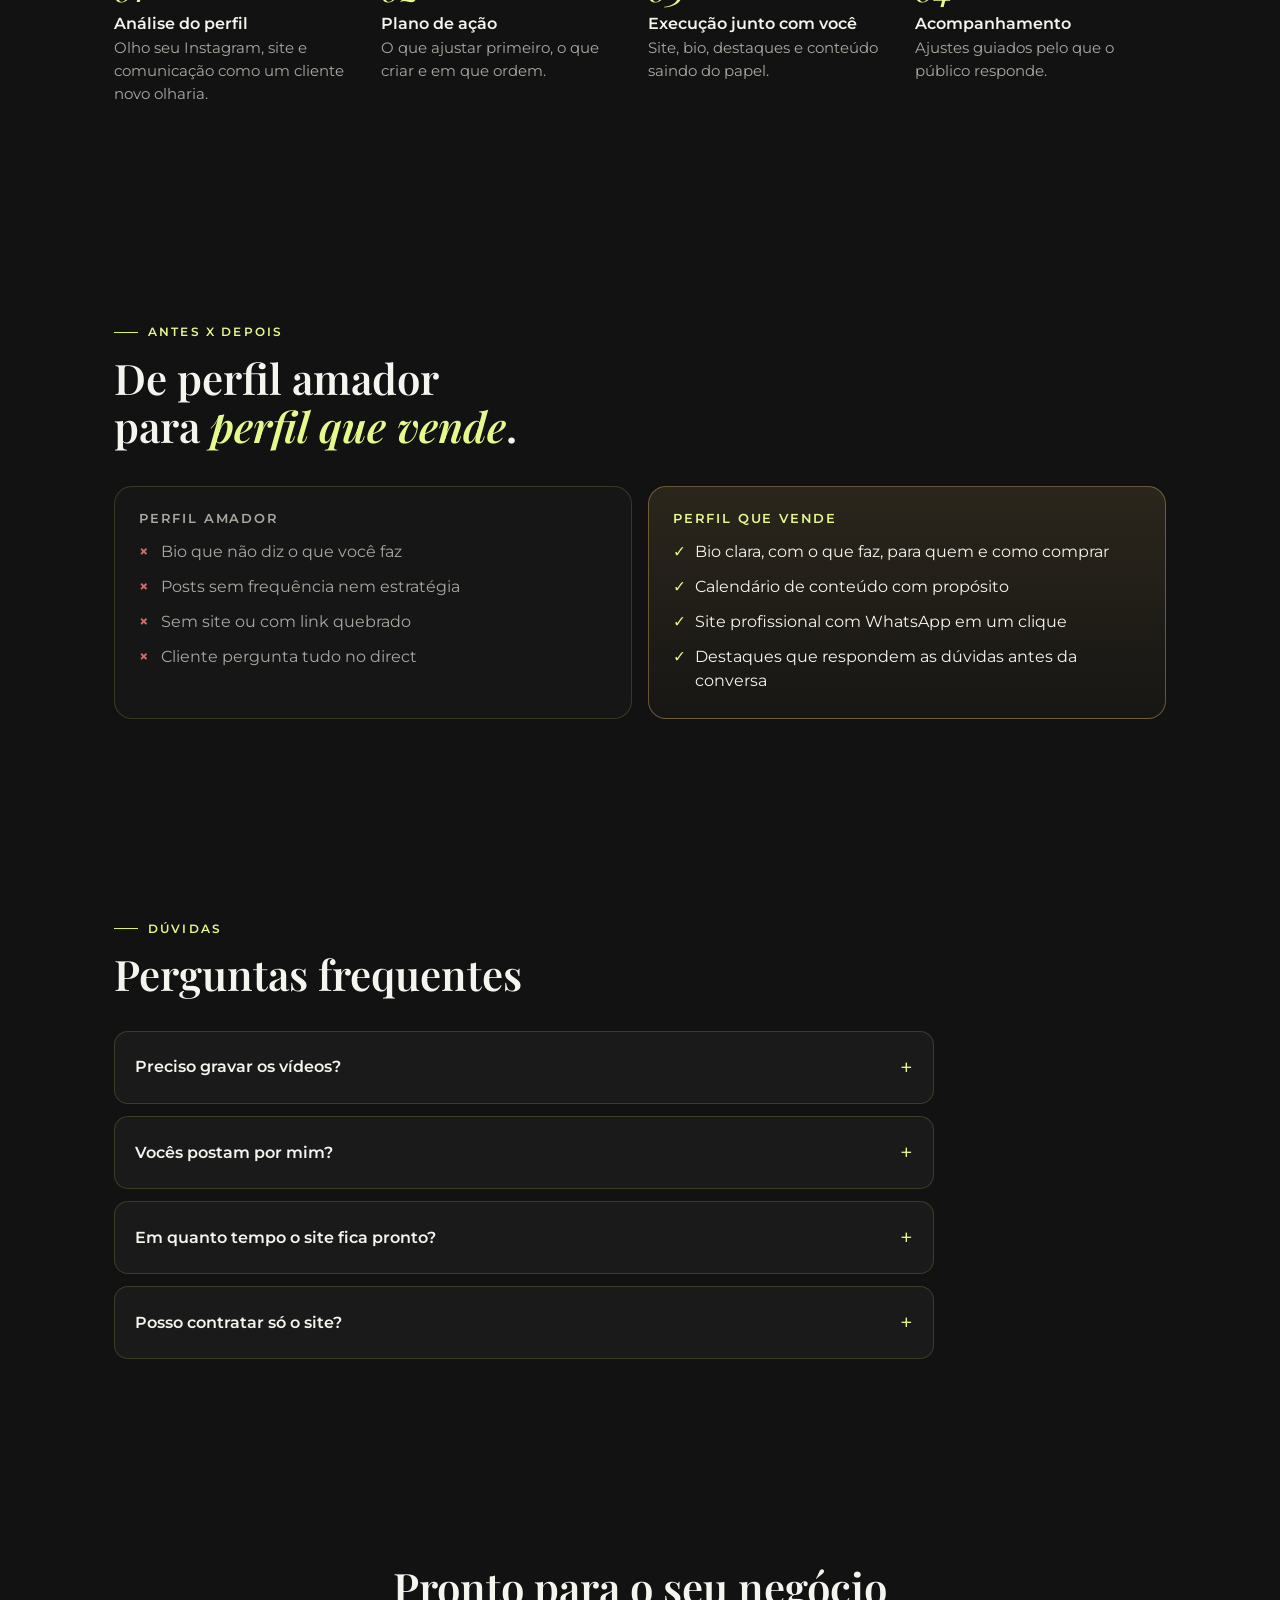
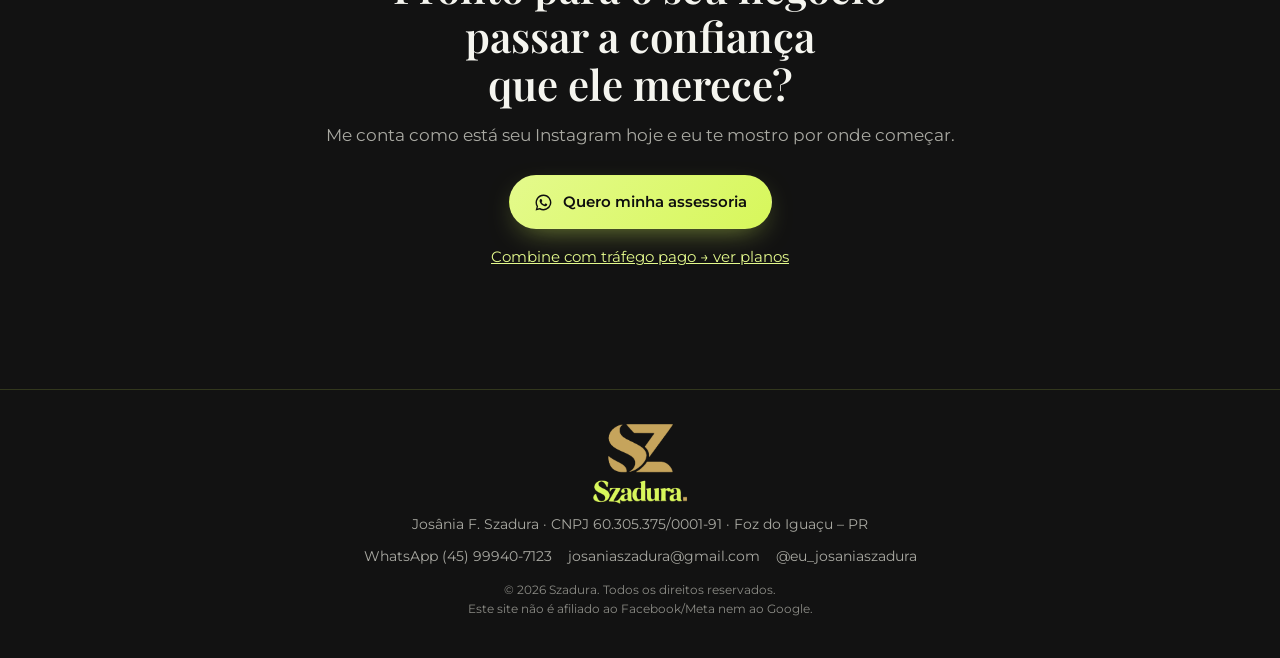
==== commit 8785c08e: "Usa o logo oficial SZ + Szadura. no topo, na capa e no rodapé Co-Authored-By: Claude Opus 5.5 <norep" ====
--- a/site/assessoria-de-marketing/index.html
+++ b/site/assessoria-de-marketing/index.html
@@ -33,7 +33,7 @@
 <header class="topbar">
   <div class="wrap row">
     <a class='back' href='/'><span aria-hidden="true">←</span> Voltar aos links</a>
-    <span class="logo-word"><img src="../assets/img/logo-szadura.png" alt="Szadura" width="561" height="140"></span>
+    <span class="logo-word"><img src="../assets/img/logo-sz-szadura.png" alt="Szadura" width="585" height="500"></span>
   </div>
 </header>
 <main>
@@ -104,7 +104,7 @@
 </main>
 <footer class="footer">
   <div class="wrap">
-    <div class="brand"><img src="../assets/img/logo-szadura.png" alt="Szadura" loading="lazy" width="561" height="140"></div>
+    <div class="brand"><img src="../assets/img/logo-sz-szadura.png" alt="Szadura" loading="lazy" width="585" height="500"></div>
     <p>Josânia F. Szadura · CNPJ 60.305.375/0001-91 · Foz do Iguaçu – PR</p>
     <div class="contacts">
       <a href="https://wa.me/5545999407123" target="_blank" rel="noopener" data-whats="Olá, Josânia! Vim pelo site e quero falar com a Szadura.">WhatsApp (45) 99940-7123</a>
--- a/site/assets/css/style.css
+++ b/site/assets/css/style.css
@@ -50,8 +50,8 @@
 .links{max-width:525px;margin-inline:auto;padding:44px 16px 96px}
 .profile{text-align:center;display:grid;justify-items:center;gap:18px}
 .brandmark{margin:6px 0 0;line-height:0}
-.brandmark img{height:60px;width:auto}
-@media (min-width:768px){.brandmark img{height:72px}}
+.brandmark img{height:128px;width:auto}
+@media (min-width:768px){.brandmark img{height:148px}}
 .promise{font-family:var(--f-display);font-weight:600;font-size:clamp(22px,6vw,28px);line-height:1.25;max-width:22ch;text-wrap:balance}
 .promise em{font-style:italic;color:var(--gold)}
 .founder{display:flex;align-items:center;gap:10px;padding:6px 6px 6px 6px;border:1px solid var(--card-border);border-radius:999px;background:var(--surface);text-align:left}
@@ -96,8 +96,8 @@
 .back{display:inline-flex;align-items:center;gap:8px;font-size:14px;color:var(--gold-light);text-decoration:none}
 .back:hover{color:var(--text)}
 .logo-word{display:inline-flex;align-items:center}
-.logo-word img{height:26px;width:auto}
-.footer .brand img{height:34px;width:auto;margin-inline:auto}
+.logo-word img{height:46px;width:auto}
+.footer .brand img{height:84px;width:auto;margin-inline:auto}
 
 section{padding-block:clamp(56px,8vw,96px)}
 .eyebrow{display:inline-flex;align-items:center;gap:10px;font-size:12px;font-weight:600;letter-spacing:.18em;text-transform:uppercase;color:var(--gold-light)}
